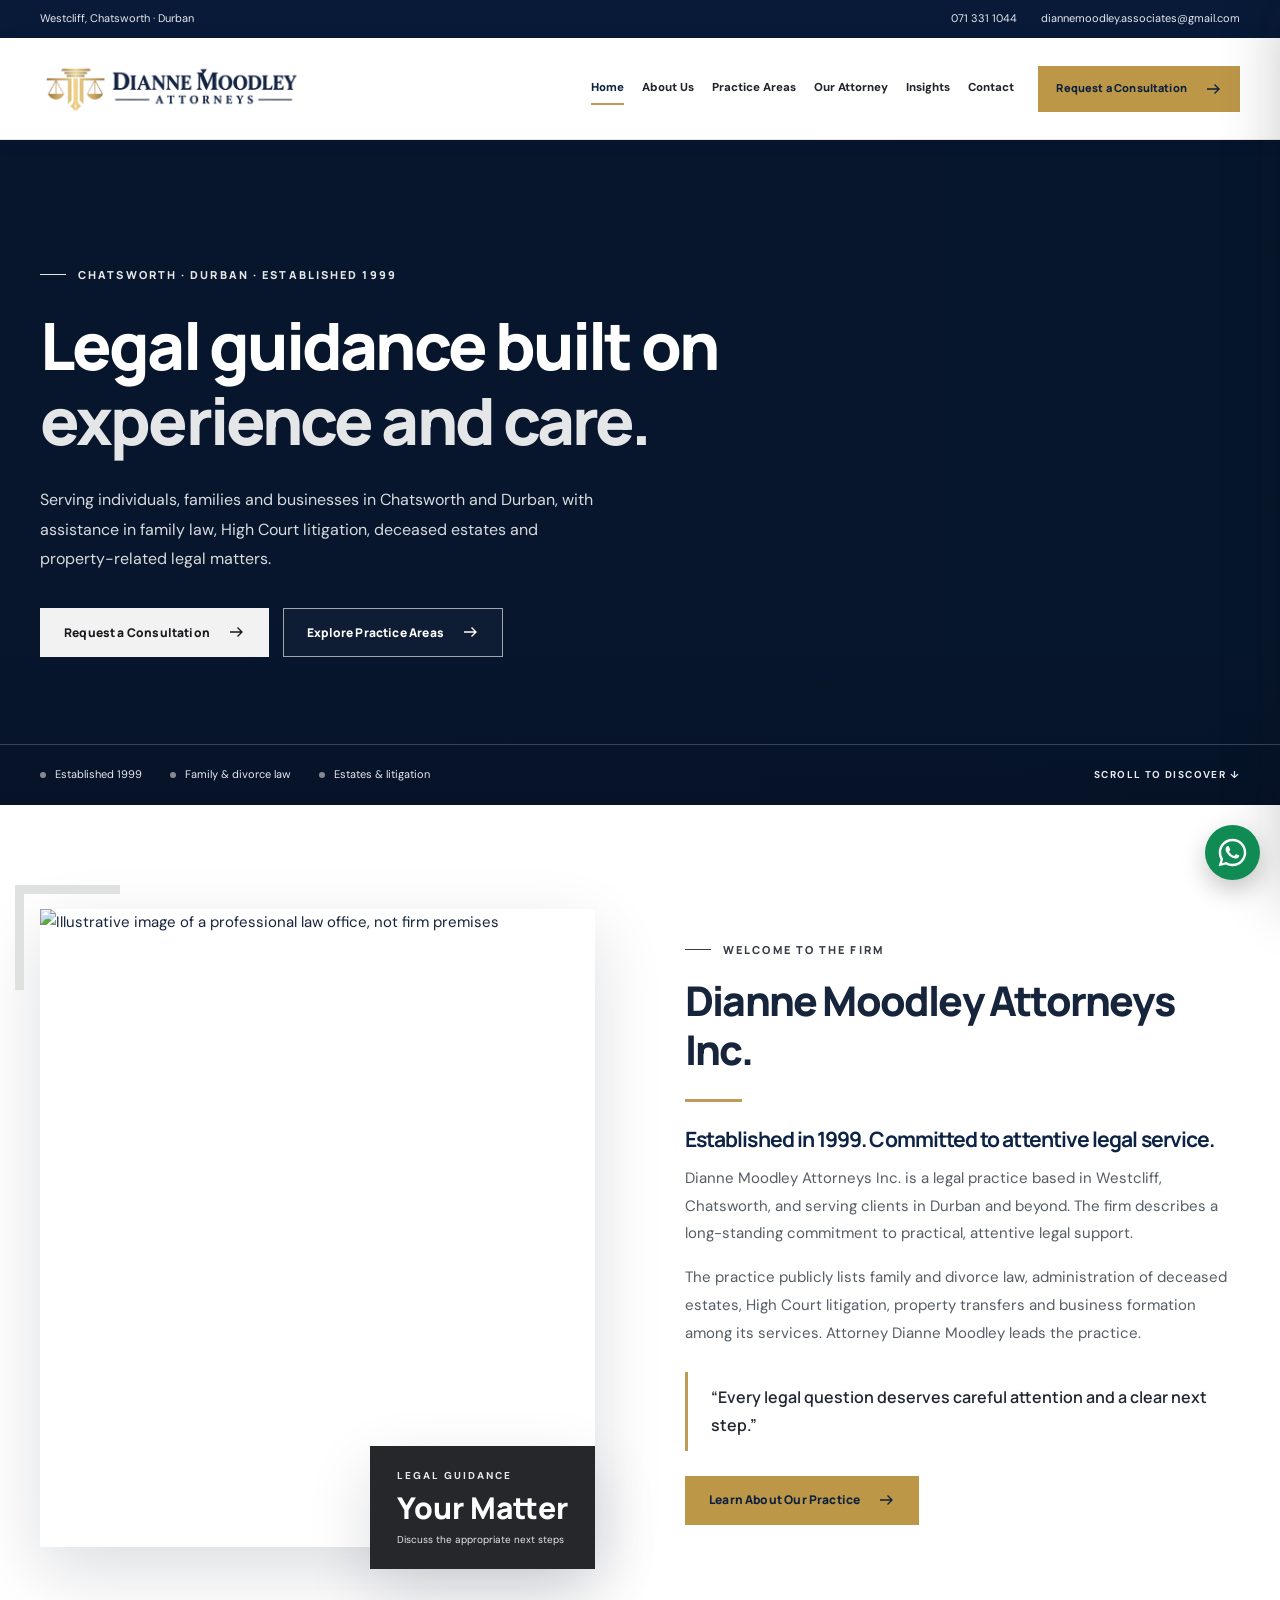
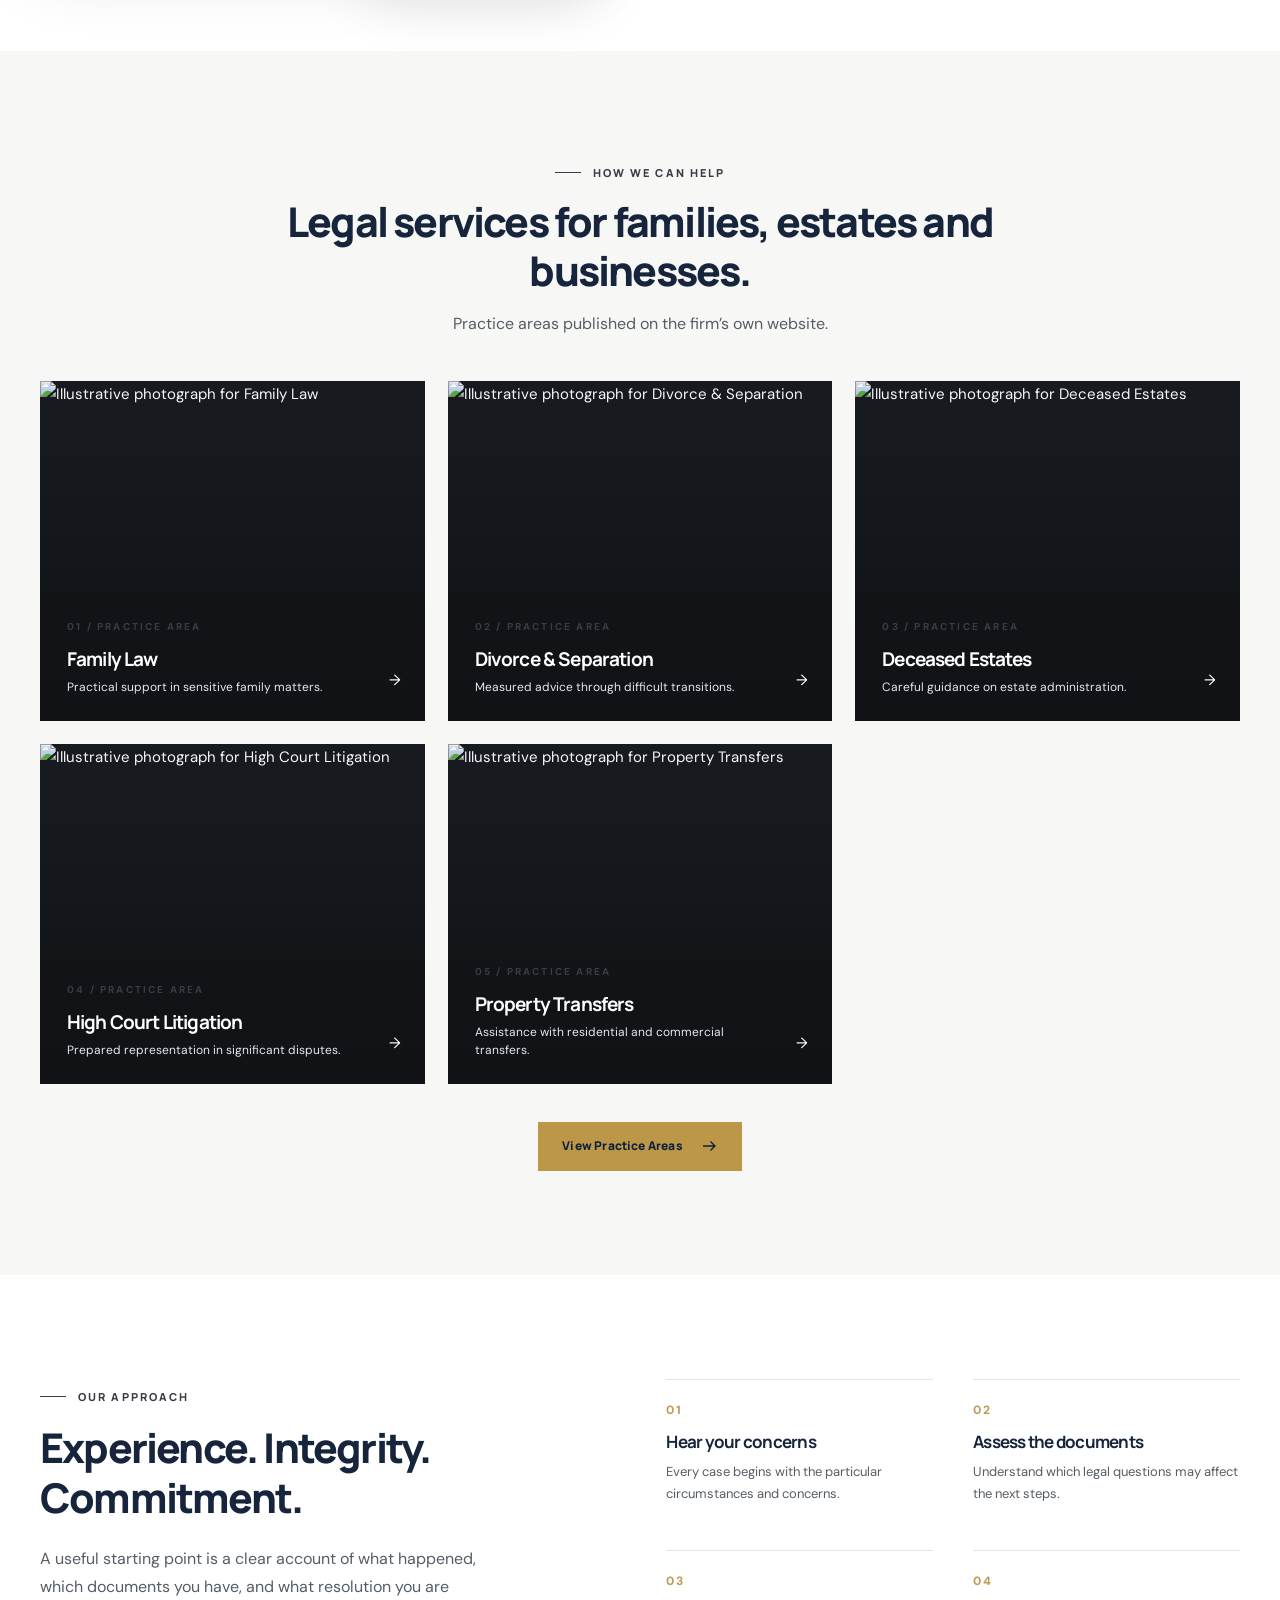
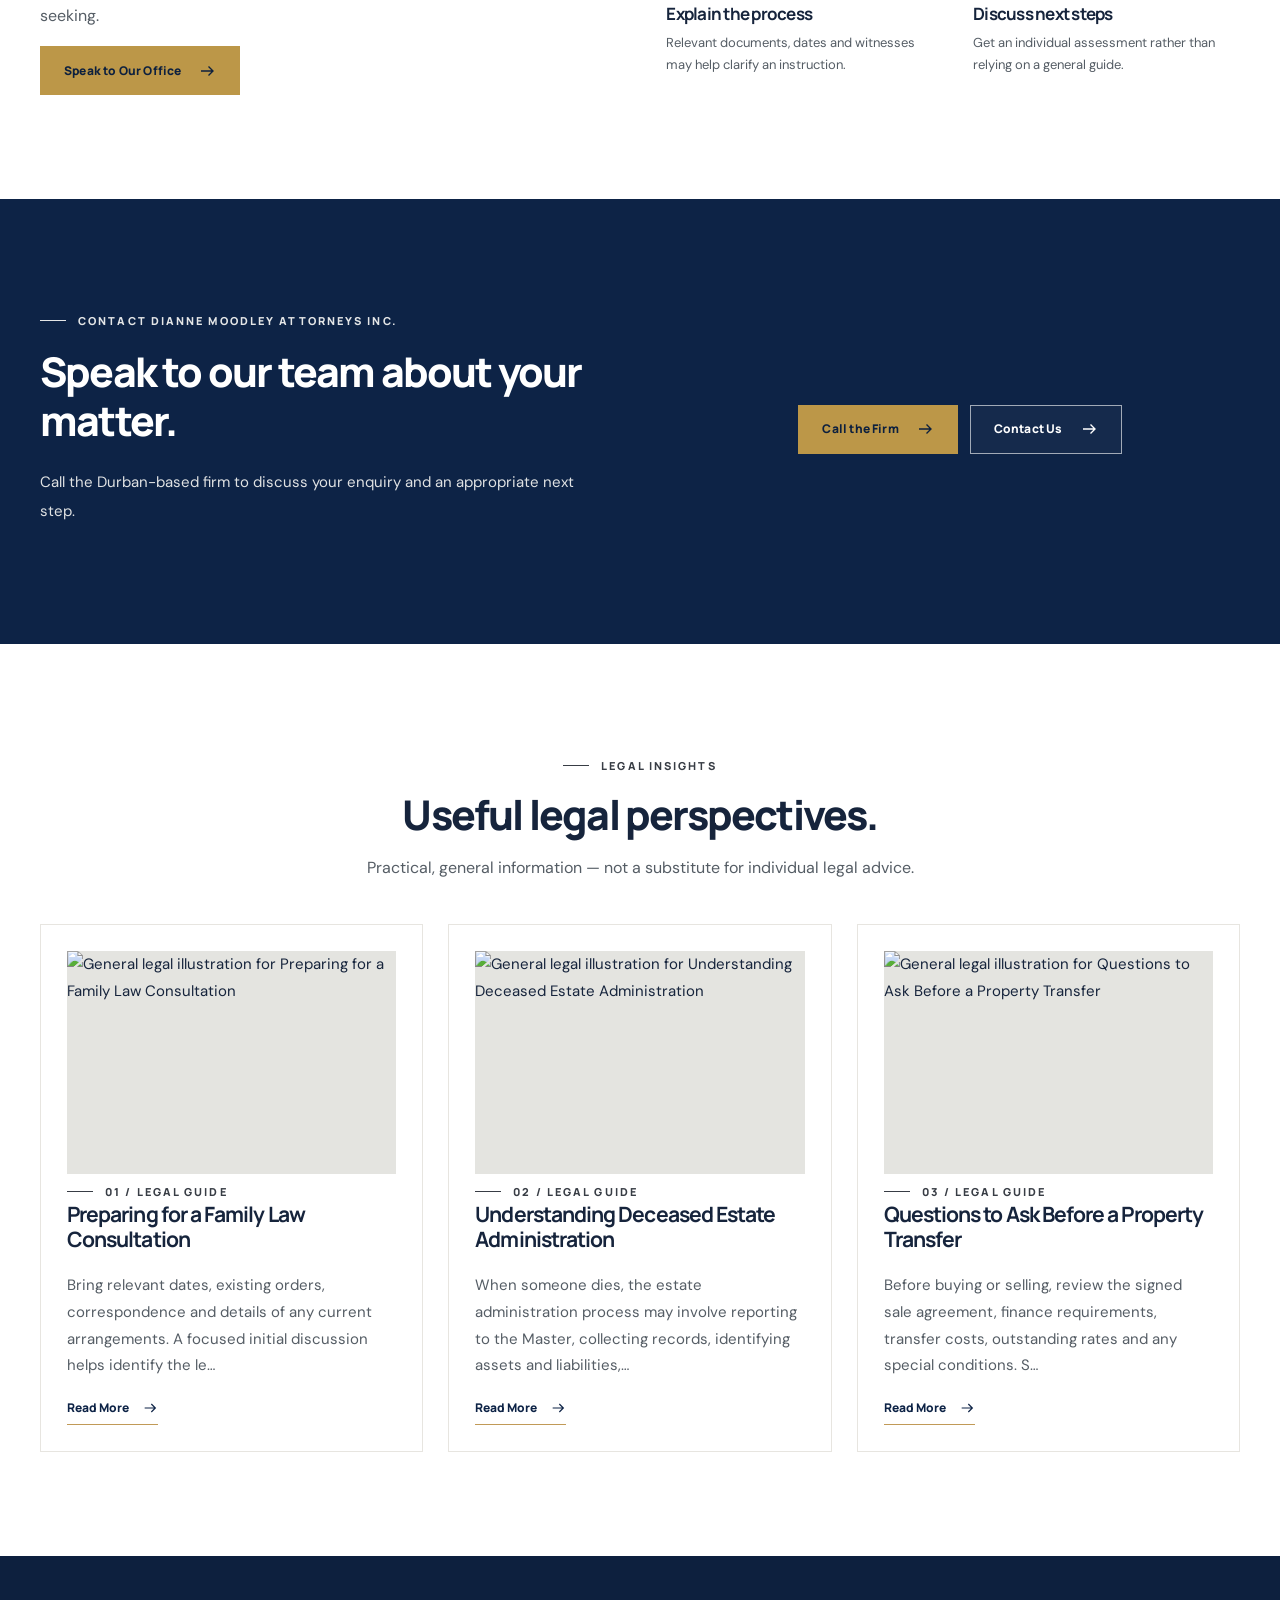
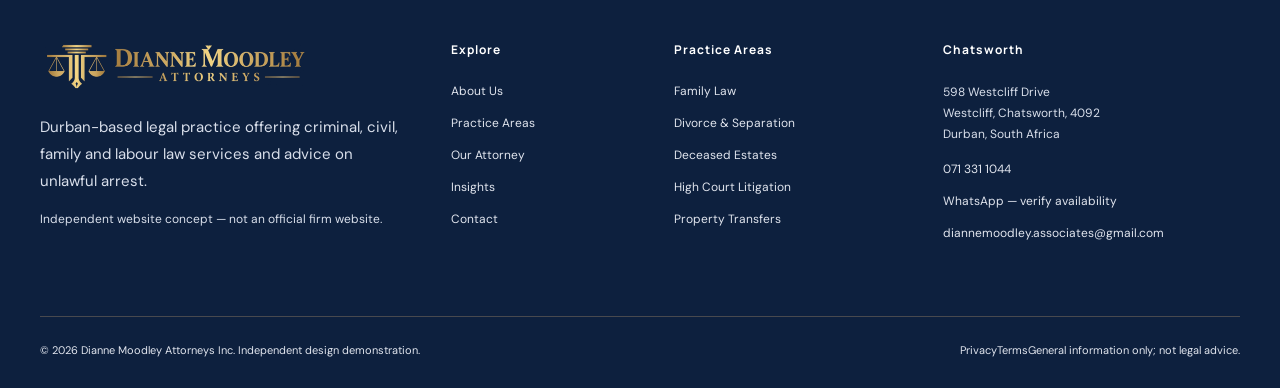
==== index.html @ 823b1fd9 "Initial Dianne Moodley Attorneys website" ====
<!DOCTYPE html>

<html lang="en-ZA"><head><meta charset="utf-8"/><meta content="width=device-width,initial-scale=1" name="viewport"/><meta content="#0b2042" name="theme-color"/><title>Dianne Moodley Attorneys | Family Law &amp; Litigation, Chatsworth</title><link href="/assets/favicon.png" rel="icon" type="image/png"/><link href="https://images.pexels.com" rel="preconnect"/><link href="https://fonts.googleapis.com" rel="preconnect"/><link crossorigin="" href="https://fonts.gstatic.com" rel="preconnect"/><link href="/assets/site.css" rel="stylesheet"/><script defer="" src="/assets/site.js"></script><meta content="Dianne Moodley Attorneys Inc. in Chatsworth, Durban. Family law, divorce, deceased estates, property transfers, High Court litigation and business formation." name="description"/><meta content="noindex,follow,max-image-preview:large" name="robots"/><link href="https://dianne-moodley-attorneys.vercel.app/" rel="canonical"/><meta content="website" property="og:type"/><meta content="en_ZA" property="og:locale"/><meta content="Dianne Moodley Attorneys Inc." property="og:site_name"/><meta content="Dianne Moodley Attorneys | Family Law &amp; Litigation, Chatsworth" property="og:title"/><meta content="Dianne Moodley Attorneys Inc. in Chatsworth, Durban. Family law, divorce, deceased estates, property transfers, High Court litigation and business formation." property="og:description"/><meta content="https://dianne-moodley-attorneys.vercel.app/" property="og:url"/><meta content="https://dianne-moodley-attorneys.vercel.app/assets/dianne-social-preview.jpg" property="og:image"/><meta content="https://dianne-moodley-attorneys.vercel.app/assets/dianne-social-preview.jpg" property="og:image:secure_url"/><meta content="1200" property="og:image:width"/><meta content="630" property="og:image:height"/><meta content="image/jpeg" property="og:image:type"/><meta content="Dianne Moodley Attorneys gold logo beside attorney portrait" property="og:image:alt"/><meta content="summary_large_image" name="twitter:card"/><meta content="Dianne Moodley Attorneys | Family Law &amp; Litigation, Chatsworth" name="twitter:title"/><meta content="Dianne Moodley Attorneys Inc. in Chatsworth, Durban. Family law, divorce, deceased estates, property transfers, High Court litigation and business formation." name="twitter:description"/><meta content="https://dianne-moodley-attorneys.vercel.app/assets/dianne-social-preview.jpg" name="twitter:image"/><script type="application/ld+json">{"@context": "https://schema.org", "@type": "LegalService", "name": "Dianne Moodley Attorneys Inc.", "url": "https://dianne-moodley-attorneys.vercel.app/", "image": "https://dianne-moodley-attorneys.vercel.app/assets/dianne-social-preview.jpg", "email": "diannemoodley.associates@gmail.com", "telephone": "+27713311044", "address": {"@type": "PostalAddress", "streetAddress": "598 Westcliff Drive", "addressLocality": "Chatsworth", "addressRegion": "KwaZulu-Natal", "postalCode": "4092", "addressCountry": "ZA"}, "areaServed": ["Chatsworth", "Durban", "KwaZulu-Natal"], "foundingDate": "1999", "hasOfferCatalog": {"@type": "OfferCatalog", "name": "Legal services", "itemListElement": [{"@type": "OfferCatalog", "name": "Family Law"}, {"@type": "OfferCatalog", "name": "Divorce & Separation"}, {"@type": "OfferCatalog", "name": "Deceased Estates"}, {"@type": "OfferCatalog", "name": "High Court Litigation"}, {"@type": "OfferCatalog", "name": "Property Transfers"}, {"@type": "OfferCatalog", "name": "Business Formation"}, {"@type": "OfferCatalog", "name": "Children’s Matters"}, {"@type": "OfferCatalog", "name": "Maintenance & Financial Support"}, {"@type": "OfferCatalog", "name": "Commercial Agreements"}, {"@type": "OfferCatalog", "name": "Adoption-Related Family Advice"}]}}</script></head><body><a class="skip-link" href="#main">Skip to content</a><div class="topbar"><div class="container topbar-inner"><span class="topbar-address">Westcliff, Chatsworth · Durban</span><div class="topbar-links"><a href="tel:+27713311044">071 331 1044</a><a href="mailto:diannemoodley.associates@gmail.com">diannemoodley.associates@gmail.com</a></div></div></div><header class="nav-shell"><div class="container nav-inner"><a aria-label="Dianne Moodley &amp; Associates home" class="brand" href="/"><img alt="Dianne Moodley Attorneys Inc. logo" height="190" src="/assets/logo-header.png" width="340"/></a><nav aria-label="Main navigation" class="nav-links"><a aria-current="page" class="nav-link active" href="/">Home</a><a class="nav-link" href="/about/">About Us</a><a class="nav-link" href="/practice-areas/">Practice Areas</a><a class="nav-link" href="/our-attorney/">Our Attorney</a><a class="nav-link" href="/insights/">Insights</a><a class="nav-link" href="/contact/">Contact</a></nav><a class="btn btn-gold nav-cta" href="/contact/">Request a Consultation <svg aria-hidden="true" fill="none" height="18" stroke="currentColor" stroke-width="1.8" viewbox="0 0 24 24" width="18" xmlns="http://www.w3.org/2000/svg"><path d="M4 12h16m-6-6 6 6-6 6"></path></svg></a><button aria-controls="mobile-panel" aria-expanded="false" aria-label="Open navigation" class="menu-open" data-mobile-open="" type="button">☰</button></div></header><div class="mobile-backdrop" id="mobile-backdrop"></div><nav aria-hidden="true" aria-label="Mobile navigation" class="mobile-panel" id="mobile-panel" inert=""><div class="mobile-head"><img alt="Dianne Moodley Attorneys Inc. logo" height="190" src="/assets/logo-header.png" width="340"/><button aria-label="Close navigation" data-mobile-close="" type="button">×</button></div><div class="mobile-links"><a href="/">Home</a><a href="/about/">About Us</a><a href="/practice-areas/">Practice Areas</a><a href="/our-attorney/">Our Attorney</a><a href="/insights/">Insights</a><a href="/contact/">Contact</a></div><a class="btn btn-gold mobile-cta" href="/contact/">Contact the Firm <svg aria-hidden="true" fill="none" height="18" stroke="currentColor" stroke-width="1.8" viewbox="0 0 24 24" width="18" xmlns="http://www.w3.org/2000/svg"><path d="M4 12h16m-6-6 6 6-6 6"></path></svg></a></nav><main id="main"><section class="hero" style="--hero-image:url('https://images.pexels.com/photos/5668508/pexels-photo-5668508.jpeg?auto=compress&amp;cs=tinysrgb&amp;w=1900')"><div class="container hero-inner"><div class="hero-copy"><span class="eyebrow eyebrow-light">CHATSWORTH · DURBAN · ESTABLISHED 1999</span><h1>Legal guidance built on <em>experience and care.</em></h1><p>Serving individuals, families and businesses in Chatsworth and Durban, with assistance in family law, High Court litigation, deceased estates and property-related legal matters.</p><div class="hero-actions"><a class="btn btn-gold" href="/contact/">Request a Consultation <svg aria-hidden="true" fill="none" height="18" stroke="currentColor" stroke-width="1.8" viewbox="0 0 24 24" width="18" xmlns="http://www.w3.org/2000/svg"><path d="M4 12h16m-6-6 6 6-6 6"></path></svg></a><a class="btn btn-outline" href="/practice-areas/">Explore Practice Areas <svg aria-hidden="true" fill="none" height="18" stroke="currentColor" stroke-width="1.8" viewbox="0 0 24 24" width="18" xmlns="http://www.w3.org/2000/svg"><path d="M4 12h16m-6-6 6 6-6 6"></path></svg></a></div></div></div><div class="hero-bottom"><div class="container hero-bottom-inner"><div class="hero-notes"><span>Established 1999</span><span>Family &amp; divorce law</span><span>Estates &amp; litigation</span></div><span class="scroll-cue">SCROLL TO DISCOVER ↓</span></div></div></section>
<section class="section"><div class="container intro-grid"><div class="intro-picture dianne-portrait-panel"><img alt="Illustrative image of a professional law office, not firm premises" decoding="async" height="800" loading="lazy" src="https://images.pexels.com/photos/6077812/pexels-photo-6077812.jpeg?auto=compress&amp;cs=tinysrgb&amp;w=1200" width="1200"/><div class="picture-stamp"><small>LEGAL GUIDANCE</small><strong>Your Matter</strong><span>Discuss the appropriate next steps</span></div></div><div class="intro-copy"><span class="eyebrow">WELCOME TO THE FIRM</span><h2>Dianne Moodley Attorneys Inc.</h2><div class="accent-line"></div><h3>Established in 1999. Committed to attentive legal service.</h3><p>Dianne Moodley Attorneys Inc. is a legal practice based in Westcliff, Chatsworth, and serving clients in Durban and beyond. The firm describes a long-standing commitment to practical, attentive legal support.</p><p>The practice publicly lists family and divorce law, administration of deceased estates, High Court litigation, property transfers and business formation among its services. Attorney Dianne Moodley leads the practice.</p><blockquote>“Every legal question deserves careful attention and a clear next step.”</blockquote><a class="btn btn-gold" href="/about/">Learn About Our Practice <svg aria-hidden="true" fill="none" height="18" stroke="currentColor" stroke-width="1.8" viewbox="0 0 24 24" width="18" xmlns="http://www.w3.org/2000/svg"><path d="M4 12h16m-6-6 6 6-6 6"></path></svg></a></div></div></section>
<section class="section cream"><div class="container"><div class="section-heading centered"><span class="eyebrow">HOW WE CAN HELP</span><h2>Legal services for families, estates and businesses.</h2><p>Practice areas published on the firm’s own website.</p></div><div class="practice-grid"><a class="practice-card" href="/practice-areas/#criminal"><img alt="Illustrative photograph for Family Law" decoding="async" height="800" loading="lazy" src="https://images.pexels.com/photos/8731032/pexels-photo-8731032.jpeg?auto=compress&amp;cs=tinysrgb&amp;w=1200" width="1200"/><div class="practice-shade"></div><div class="practice-card-text"><span class="card-number">01 / PRACTICE AREA</span><h3>Family Law</h3><p>Practical support in sensitive family matters.</p></div><span aria-hidden="true" class="card-arrow">→</span></a><a class="practice-card" href="/practice-areas/#civil"><img alt="Illustrative photograph for Divorce &amp; Separation" decoding="async" height="800" loading="lazy" src="https://images.pexels.com/photos/7841489/pexels-photo-7841489.jpeg?auto=compress&amp;cs=tinysrgb&amp;w=1200" width="1200"/><div class="practice-shade"></div><div class="practice-card-text"><span class="card-number">02 / PRACTICE AREA</span><h3>Divorce &amp; Separation</h3><p>Measured advice through difficult transitions.</p></div><span aria-hidden="true" class="card-arrow">→</span></a><a class="practice-card" href="/practice-areas/#family"><img alt="Illustrative photograph for Deceased Estates" decoding="async" height="800" loading="lazy" src="https://images.pexels.com/photos/7875843/pexels-photo-7875843.jpeg?auto=compress&amp;cs=tinysrgb&amp;w=1200" width="1200"/><div class="practice-shade"></div><div class="practice-card-text"><span class="card-number">03 / PRACTICE AREA</span><h3>Deceased Estates</h3><p>Careful guidance on estate administration.</p></div><span aria-hidden="true" class="card-arrow">→</span></a><a class="practice-card" href="/practice-areas/#labour"><img alt="Illustrative photograph for High Court Litigation" decoding="async" height="800" loading="lazy" src="https://images.pexels.com/photos/8730757/pexels-photo-8730757.jpeg?auto=compress&amp;cs=tinysrgb&amp;w=1200" width="1200"/><div class="practice-shade"></div><div class="practice-card-text"><span class="card-number">04 / PRACTICE AREA</span><h3>High Court Litigation</h3><p>Prepared representation in significant disputes.</p></div><span aria-hidden="true" class="card-arrow">→</span></a><a class="practice-card" href="/practice-areas/#arrest"><img alt="Illustrative photograph for Property Transfers" decoding="async" height="800" loading="lazy" src="https://images.pexels.com/photos/8276198/pexels-photo-8276198.jpeg?auto=compress&amp;cs=tinysrgb&amp;w=1200" width="1200"/><div class="practice-shade"></div><div class="practice-card-text"><span class="card-number">05 / PRACTICE AREA</span><h3>Property Transfers</h3><p>Assistance with residential and commercial transfers.</p></div><span aria-hidden="true" class="card-arrow">→</span></a></div><div class="section-action centered"><a class="btn btn-gold" href="/practice-areas/">View Practice Areas <svg aria-hidden="true" fill="none" height="18" stroke="currentColor" stroke-width="1.8" viewbox="0 0 24 24" width="18" xmlns="http://www.w3.org/2000/svg"><path d="M4 12h16m-6-6 6 6-6 6"></path></svg></a></div></div></section>
<section class="section purpose-section"><div class="container purpose-grid"><div><span class="eyebrow">OUR APPROACH</span><h2>Experience. Integrity. Commitment.</h2><p>A useful starting point is a clear account of what happened, which documents you have, and what resolution you are seeking.</p><a class="btn btn-gold" href="/contact/">Speak to Our Office <svg aria-hidden="true" fill="none" height="18" stroke="currentColor" stroke-width="1.8" viewbox="0 0 24 24" width="18" xmlns="http://www.w3.org/2000/svg"><path d="M4 12h16m-6-6 6 6-6 6"></path></svg></a></div><div class="value-grid"><div><span>01</span><h3>Hear your concerns</h3><p>Every case begins with the particular circumstances and concerns.</p></div><div><span>02</span><h3>Assess the documents</h3><p>Understand which legal questions may affect the next steps.</p></div><div><span>03</span><h3>Explain the process</h3><p>Relevant documents, dates and witnesses may help clarify an instruction.</p></div><div><span>04</span><h3>Discuss next steps</h3><p>Get an individual assessment rather than relying on a general guide.</p></div></div></div></section>
<section class="section section-navy"><div class="container two-column"><div><span class="eyebrow eyebrow-light">CONTACT DIANNE MOODLEY ATTORNEYS INC.</span><h2>Speak to our team about your matter.</h2><p style="color:#e0e2e3">Call the Durban-based firm to discuss your enquiry and an appropriate next step.</p></div><div class="centered"><a class="btn btn-gold" href="tel:+27713311044">Call the Firm <svg aria-hidden="true" fill="none" height="18" stroke="currentColor" stroke-width="1.8" viewbox="0 0 24 24" width="18" xmlns="http://www.w3.org/2000/svg"><path d="M4 12h16m-6-6 6 6-6 6"></path></svg></a>   <a class="btn btn-outline" href="/contact/">Contact Us <svg aria-hidden="true" fill="none" height="18" stroke="currentColor" stroke-width="1.8" viewbox="0 0 24 24" width="18" xmlns="http://www.w3.org/2000/svg"><path d="M4 12h16m-6-6 6 6-6 6"></path></svg></a></div></div></section>
<section class="section"><div class="container"><div class="section-heading centered"><span class="eyebrow">LEGAL INSIGHTS</span><h2>Useful legal perspectives.</h2><p>Practical, general information — not a substitute for individual legal advice.</p></div><div class="insight-grid"><article class="insight-card"><a class="insight-image" href="/insights/#family-consultation"><img alt="General legal illustration for Preparing for a Family Law Consultation" decoding="async" height="800" loading="lazy" src="https://images.pexels.com/photos/12911211/pexels-photo-12911211.jpeg?auto=compress&amp;cs=tinysrgb&amp;w=1200" width="1200"/></a><span class="eyebrow">01 / LEGAL GUIDE</span><h3>Preparing for a Family Law Consultation</h3><p>Bring relevant dates, existing orders, correspondence and details of any current arrangements. A focused initial discussion helps identify the le…</p><a class="text-link" href="/insights/#family-consultation">Read More <svg aria-hidden="true" fill="none" height="18" stroke="currentColor" stroke-width="1.8" viewbox="0 0 24 24" width="18" xmlns="http://www.w3.org/2000/svg"><path d="M4 12h16m-6-6 6 6-6 6"></path></svg></a></article><article class="insight-card"><a class="insight-image" href="/insights/#estate-administration"><img alt="General legal illustration for Understanding Deceased Estate Administration" decoding="async" height="800" loading="lazy" src="https://images.pexels.com/photos/4427629/pexels-photo-4427629.jpeg?auto=compress&amp;cs=tinysrgb&amp;w=1200" width="1200"/></a><span class="eyebrow">02 / LEGAL GUIDE</span><h3>Understanding Deceased Estate Administration</h3><p>When someone dies, the estate administration process may involve reporting to the Master, collecting records, identifying assets and liabilities,…</p><a class="text-link" href="/insights/#estate-administration">Read More <svg aria-hidden="true" fill="none" height="18" stroke="currentColor" stroke-width="1.8" viewbox="0 0 24 24" width="18" xmlns="http://www.w3.org/2000/svg"><path d="M4 12h16m-6-6 6 6-6 6"></path></svg></a></article><article class="insight-card"><a class="insight-image" href="/insights/#property-transfer"><img alt="General legal illustration for Questions to Ask Before a Property Transfer" decoding="async" height="800" loading="lazy" src="https://images.pexels.com/photos/8111817/pexels-photo-8111817.jpeg?auto=compress&amp;cs=tinysrgb&amp;w=1200" width="1200"/></a><span class="eyebrow">03 / LEGAL GUIDE</span><h3>Questions to Ask Before a Property Transfer</h3><p>Before buying or selling, review the signed sale agreement, finance requirements, transfer costs, outstanding rates and any special conditions. S…</p><a class="text-link" href="/insights/#property-transfer">Read More <svg aria-hidden="true" fill="none" height="18" stroke="currentColor" stroke-width="1.8" viewbox="0 0 24 24" width="18" xmlns="http://www.w3.org/2000/svg"><path d="M4 12h16m-6-6 6 6-6 6"></path></svg></a></article></div></div></section></main><footer class="site-footer"><div class="container"><div class="footer-grid"><div><a aria-label="Dianne Moodley &amp; Associates home" class="footer-logo" href="/"><img alt="Dianne Moodley Attorneys Inc. logo" height="190" loading="eager" src="/assets/logo-footer-transparent.png" width="340"/></a><p>Durban-based legal practice offering criminal, civil, family and labour law services and advice on unlawful arrest.</p><p class="demo-note">Independent website concept — not an official firm website.</p></div><div><h3>Explore</h3><div class="footer-links"><a href="/about/">About Us</a><a href="/practice-areas/">Practice Areas</a><a href="/our-attorney/">Our Attorney</a><a href="/insights/">Insights</a><a href="/contact/">Contact</a></div></div><div><h3>Practice Areas</h3><div class="footer-links"><a href="/practice-areas/#family">Family Law</a><a href="/practice-areas/#divorce">Divorce &amp; Separation</a><a href="/practice-areas/#estates">Deceased Estates</a><a href="/practice-areas/#litigation">High Court Litigation</a><a href="/practice-areas/#property">Property Transfers</a></div></div><div class="footer-location"><h3>Chatsworth</h3><address>598 Westcliff Drive<br/>Westcliff, Chatsworth, 4092<br/>Durban, South Africa</address><div class="footer-links" style="margin-top:15px"><a href="tel:+27713311044">071 331 1044</a><a href="https://wa.me/27713311044" rel="noopener noreferrer" target="_blank">WhatsApp — verify availability</a><a href="mailto:diannemoodley.associates@gmail.com">diannemoodley.associates@gmail.com</a></div></div></div><div class="footer-bottom"><span>© 2026 Dianne Moodley Attorneys Inc. Independent design demonstration.</span><span class="footer-legal"><a href="/privacy/">Privacy</a><a href="/terms/">Terms</a><span>General information only; not legal advice.</span></span></div></div></footer><a aria-label="Open WhatsApp enquiry to the published contact number (WhatsApp availability unverified)" class="floating-whatsapp" href="https://wa.me/27713311044" rel="noopener noreferrer" target="_blank" title="Open WhatsApp enquiry — number not independently confirmed on WhatsApp"><svg aria-hidden="true" viewbox="0 0 32 32" xmlns="http://www.w3.org/2000/svg"><path d="M16 .8C7.61.8.8 7.59.8 15.98c0 2.69.7 5.31 2.03 7.62L.7 31.3l7.91-2.08a15.15 15.15 0 0 0 7.37 1.88h.01c8.38 0 15.2-6.82 15.2-15.2 0-4.06-1.58-7.88-4.46-10.76A15.07 15.07 0 0 0 16 .8Zm0 27.73a12.54 12.54 0 0 1-6.39-1.75l-.46-.27-4.7 1.23 1.25-4.58-.3-.47a12.5 12.5 0 0 1-1.93-6.7C3.47 9.08 9.08 3.47 16 3.47a12.45 12.45 0 0 1 8.87 3.68 12.48 12.48 0 0 1 3.67 8.86c0 6.91-5.62 12.52-12.54 12.52Zm6.88-9.38c-.38-.19-2.23-1.1-2.58-1.23-.34-.13-.59-.19-.84.19s-.96 1.23-1.18 1.49-.44.29-.82.1a10.32 10.32 0 0 1-3.04-1.88 11.39 11.39 0 0 1-2.1-2.61c-.22-.38-.02-.58.16-.77.17-.17.38-.44.57-.66s.25-.38.38-.63.06-.47-.03-.66c-.1-.19-.85-2.04-1.16-2.8-.3-.74-.61-.64-.84-.65l-.71-.01c-.25 0-.66.1-1.01.47-.34.38-1.32 1.29-1.32 3.13s1.35 3.62 1.53 3.87a14.37 14.37 0 0 0 5.51 4.89c1.03.45 1.84.72 2.48.93 1.04.33 1.98.29 2.72.18.83-.13 2.23-.91 2.55-1.79.31-.88.31-1.64.22-1.8-.09-.16-.34-.25-.72-.44Z" fill="currentColor"></path></svg><span aria-hidden="true" class="whatsapp-tooltip">WhatsApp Us</span></a><button aria-label="Back to top" class="scroll-top" title="Back to top" type="button">↑</button></body></html>
---- assets/site.css ----
@import url('https://fonts.googleapis.com/css2?family=DM+Sans:wght@400;500;600;700&family=Manrope:wght@400;500;600;700;800&display=swap');
:root{--navy:#181b20;--navy-deep:#101216;--navy-soft:#30343c;--gold:#505863;--gold-light:#e2e5e8;--red:#25282d;--ink:#171b21;--body:#58616d;--line:#e7e9ec;--cream:#f5f6f7;--white:#fff;--shadow:0 24px 65px rgba(10,13,18,.14)}
*,*::before,*::after{box-sizing:border-box}html{scroll-behavior:smooth;scroll-padding-top:110px}body{margin:0;background:#fff;color:var(--ink);font:400 15px/1.78 'DM Sans',Arial,sans-serif;-webkit-font-smoothing:antialiased}body.nav-open{overflow:hidden}img{max-width:100%;display:block}button,input,textarea,select{font:inherit}button{cursor:pointer}a{color:inherit;text-decoration:none}::selection{background:#e0e3e6;color:#1a1c20}:focus-visible{outline:3px solid #525862;outline-offset:4px}.container{width:min(100% - 72px,1200px);margin-inline:auto}.skip-link{position:absolute;top:-100px;left:10px;z-index:1000;color:#fff;background:var(--navy);padding:9px 17px}.skip-link:focus{top:8px}h1,h2,h3,h4,p{margin-top:0}h1,h2,h3{font-family:Manrope,Arial,sans-serif;letter-spacing:-.044em;line-height:1.2}h1{font-size:clamp(44px,5.1vw,74px);font-weight:800}h2{font-size:clamp(30px,3.2vw,48px);font-weight:800}h3{font-size:clamp(17px,1.65vw,23px)}p{color:var(--body)}.centered{text-align:center}.section{padding:104px 0}.cream{background:var(--cream)}.section-heading{margin-bottom:42px;max-width:770px}.section-heading.centered{margin-inline:auto}.section-heading h2{margin:15px 0 15px}.section-heading p{margin:0;font-size:16px;line-height:1.78}.eyebrow{display:inline-flex;align-items:center;gap:12px;color:var(--gold);font-size:11px;font-family:Manrope,Arial,sans-serif;font-weight:800;letter-spacing:2.1px;text-transform:uppercase;line-height:1.55}.eyebrow::before{content:"";width:26px;flex:0 0 26px;height:1px;background:currentColor}.eyebrow-light{color:var(--gold-light)}.accent-line{width:57px;height:3px;background:var(--gold);margin:24px 0}.btn{display:inline-flex;align-items:center;justify-content:center;gap:17px;padding:14px 23px;min-height:49px;font-size:12px;font-weight:800;letter-spacing:.015em;font-family:Manrope,Arial,sans-serif;line-height:1.3;text-align:center;border:1px solid transparent;transition:background .2s,transform .2s,border-color .2s;white-space:normal}.btn:hover{transform:translateY(-2px)}.btn svg{flex:none}.btn-gold{background:#20252c;border-color:#20252c;color:#fff}.btn-gold:hover{background:#171b20;border-color:#171b20;color:#fff}.btn-navy{color:#fff;background:var(--navy);border-color:var(--navy)}.btn-navy:hover{background:#343943}.btn-outline{border-color:#fff9;color:#fff;background:#ffffff08}.btn-outline:hover{background:#ffffff1d}.text-link{display:inline-flex;align-items:center;gap:13px;color:#22252b;font-size:12px;font-weight:800;font-family:Manrope,Arial,sans-serif;border-bottom:1px solid var(--gold);padding-bottom:6px}.text-link:hover{color:#20252c}.text-link svg{width:16px}.section-action{margin-top:38px}
/* Reference site navigation: restrained utility bar, white main navigation */
.topbar{background:#101215;color:#e0e2ea;font-size:11px}.topbar-inner{min-height:38px;display:flex;justify-content:space-between;align-items:center;gap:18px}.topbar-address,.topbar-links,.topbar-links a{display:inline-flex;align-items:center;gap:7px}.topbar svg{height:15px;width:15px;color:#c8ccd1}.topbar-links{gap:24px}.topbar-links a:hover{color:#c8ccd1}.nav-shell{position:sticky;top:0;background:#fff;z-index:80;box-shadow:0 2px 20px #181b200e}.nav-inner{min-height:101px;display:flex;align-items:center;gap:24px}.brand{display:flex;align-items:center;flex:0 0 260px;width:260px}.brand img{width:260px;height:auto;max-height:80px;object-fit:contain}.nav-links{display:flex;gap:18px;margin-left:auto;align-items:center}.nav-link{font-size:11.5px;font-weight:800;color:#22252b;white-space:nowrap;position:relative;padding:12px 0}.nav-link::after{content:"";position:absolute;bottom:6px;left:0;right:100%;height:2px;background:var(--gold);transition:right .2s}.nav-link.active::after,.nav-link:hover::after{right:0}.nav-link.active{color:#20252c}.nav-cta{padding:13px 17px;min-height:44px;white-space:nowrap;font-size:11px}.menu-open{display:none;background:transparent;border:1px solid #e3e3e3;color:var(--navy);width:44px;height:44px;align-items:center;justify-content:center;margin-left:auto}.mobile-backdrop{position:fixed;inset:0;background:#101215b3;z-index:85;visibility:hidden;opacity:0;transition:opacity .2s,visibility .2s}.mobile-backdrop.visible{opacity:1;visibility:visible}.mobile-panel{position:fixed;right:0;top:0;bottom:0;z-index:90;display:block;width:min(89vw,380px);padding:24px;background:white;overflow-y:auto;transform:translateX(105%);box-shadow:-15px 0 60px #1012153d;transition:transform .23s}.mobile-panel.open{transform:translateX(0)}.mobile-head{display:flex;align-items:center;justify-content:space-between;gap:12px;padding-bottom:25px;border-bottom:1px solid var(--line)}.mobile-head img{width:175px;height:auto}.mobile-head button{background:#eff0f2;border:0;color:var(--navy);font-size:26px;line-height:1;width:39px;height:39px}.mobile-links{display:flex;flex-direction:column;margin:14px 0 27px}.mobile-links a{padding:13px 3px;border-bottom:1px solid #efeee9;font-size:14px;font-weight:700}.mobile-cta{width:100%}
/* Full-bleed image, overlaid text: matches original Were reference hero */
.hero{min-height:665px;background:#111318;color:#fff;position:relative;isolation:isolate;display:flex;align-items:center;overflow:hidden}.hero::before{content:"";position:absolute;z-index:-2;inset:0;background-image:linear-gradient(90deg,rgba(5,14,32,.98) 0%,rgba(6,16,36,.94) 31%,rgba(7,19,41,.79) 57%,rgba(5,14,31,.15) 100%),var(--hero-image);background-position:center;background-size:cover}.hero::after{content:"";position:absolute;z-index:-1;inset:0;background:linear-gradient(0deg,rgba(4,12,30,.39),transparent 24%)}.hero-inner{width:min(100% - 72px,1200px);padding:88px 0 119px}.hero-copy{max-width:725px}.hero h1{color:#fff;margin:24px 0 27px;line-height:1.15}.hero h1 em{color:var(--gold-light);font-style:normal}.hero-copy p{color:#d8dade;max-width:570px;font-size:16px;line-height:1.85}.hero-actions{display:flex;gap:14px;flex-wrap:wrap;margin-top:34px}.hero-bottom{position:absolute;left:0;right:0;bottom:0;color:#e8eaf0;border-top:1px solid #fff3}.hero-bottom-inner{min-height:60px;display:flex;align-items:center;justify-content:space-between;gap:20px}.hero-notes{display:flex;align-items:center;gap:28px;font-size:11px}.hero-notes span{display:flex;align-items:center;gap:9px}.hero-notes span::before{content:"";height:6px;width:6px;background:var(--gold-light);border-radius:50%}.scroll-cue{font-weight:700;letter-spacing:1.4px;font-size:10px;white-space:nowrap}
/* Reference intro portrait treatment */
.intro-grid{display:grid;grid-template-columns:minmax(0,1fr) minmax(0,1fr);gap:90px;align-items:center}.intro-picture{position:relative;min-width:0}.intro-picture>img{width:100%;height:auto;aspect-ratio:1/1;object-fit:cover;object-position:center 18%;box-shadow:var(--shadow)}.intro-picture::before{content:"";position:absolute;border-top:9px solid #e9ebed;border-left:9px solid #e9ebed;left:-25px;top:-24px;height:105px;width:105px;pointer-events:none;z-index:1}.picture-stamp{position:absolute;right:-22px;bottom:-22px;background:var(--navy);padding:23px 27px;color:white;box-shadow:var(--shadow);display:flex;flex-direction:column;line-height:1.3;min-width:164px}.picture-stamp small{font-size:10px;color:var(--gold-light);letter-spacing:2px;font-weight:700}.picture-stamp strong{font:800 30px Manrope,Arial,sans-serif;margin:5px 0}.picture-stamp span{font-size:10px;color:#e5e6e7}.intro-copy h2{margin:18px 0 0}.intro-copy h3{color:var(--navy);margin-bottom:14px}.intro-copy p{line-height:1.85;margin-bottom:16px}.intro-copy blockquote{font:600 16px/1.7 Manrope,Arial,sans-serif;border-left:3px solid var(--gold);padding:12px 0 12px 23px;margin:25px 0;color:#222832}
/* Image-led practice cards: no image stretching */
.practice-grid{display:grid;grid-template-columns:repeat(3,minmax(0,1fr));gap:23px}.practice-card{height:340px;min-width:0;overflow:hidden;position:relative;background:#23262b;display:block;color:#fff}.practice-card>img{position:absolute;inset:0;width:100%;height:100%;object-fit:cover;object-position:center;transition:transform .35s ease}.practice-card:hover>img{transform:scale(1.055)}.practice-shade{position:absolute;inset:0;background:linear-gradient(180deg,#1012150a 15%,#101215d5 70%,#101215ee 100%)}.practice-card-text{position:absolute;bottom:0;left:0;right:0;padding:27px 27px 25px}.card-number{font-size:10px;letter-spacing:2.2px;color:var(--gold-light);font-weight:700}.practice-card h3{font-size:19px;color:white;margin:9px 0 7px}.practice-card p{font-size:12px;line-height:1.5;color:#e3e8f0;max-width:285px;margin-bottom:0}.card-arrow{position:absolute;bottom:27px;right:24px}.card-arrow svg{width:19px;height:19px;color:#c8ccd1}
.purpose-grid{display:grid;grid-template-columns:1fr 1.08fr;gap:95px;align-items:start}.purpose-grid h2{margin:18px 0 23px}.purpose-grid>div>p{font-size:16px;max-width:440px}.value-grid{display:grid;grid-template-columns:1fr 1fr;gap:32px 40px}.value-grid>div{border-top:1px solid var(--line);padding-top:16px}.value-grid span,.three-values span{font-size:12px;color:var(--gold);font-weight:800;letter-spacing:2px}.value-grid h3{margin:10px 0 8px;font-size:17px}.value-grid p{font-size:13px;line-height:1.7}.two-column{display:grid;grid-template-columns:minmax(0,1fr) minmax(0,1fr);gap:80px;align-items:center}.two-column>div{min-width:0}.two-column h2{margin:17px 0 23px}.two-column p{font-size:15px;line-height:1.9}.two-column .btn{margin-top:15px}.section-navy{background:var(--navy);color:#fff}.section-navy h2{color:#fff}.section-navy p{color:#d4dce9}.decorative-photo,.picture-frame{width:100%;overflow:hidden}.decorative-photo img{width:100%;height:auto;aspect-ratio:6/4;object-fit:cover}.picture-frame img{width:100%;height:auto;aspect-ratio:1.19/1;object-fit:cover}.insight-grid{display:grid;grid-template-columns:repeat(3,minmax(0,1fr));gap:25px}.insight-card{min-width:0;border:1px solid #e7e5e0;background:white;padding:26px}.insight-image{display:block;overflow:hidden;background:#e4e4e0}.insight-image img{width:100%;height:auto;aspect-ratio:4/3;object-fit:cover;object-position:center;transition:transform .3s}.insight-image:hover img{transform:scale(1.04)}.insight-copy{padding-top:17px}.overline{font-family:Manrope,Arial,sans-serif;font-size:10px;letter-spacing:1.8px;color:#20252c;font-weight:800}.insight-copy h3{font-size:20px;margin:23px 0 12px;line-height:1.35}.insight-copy h3 a:hover{color:#171b20}.insight-copy p{font-size:13px;line-height:1.8;min-height:53px}.insight-copy .text-link{margin-top:9px}
/* Inner pages */
.page-hero{background:radial-gradient(circle at 83% 32%,#31353b 0%,transparent 42%),linear-gradient(120deg,#181b20,#222830);color:white;padding:100px 0 95px}.page-hero h1{max-width:830px;font-size:clamp(40px,4.6vw,64px);margin:25px 0 22px}.page-hero p{color:#cdd5e3;max-width:630px;font-size:16px}.three-values{display:grid;grid-template-columns:repeat(3,minmax(0,1fr));gap:24px}.three-values article{background:#fff;padding:32px;min-width:0;border:1px solid var(--line)}.three-values h3{margin:15px 0 10px}.three-values p{font-size:13px}.reverse{direction:rtl}.reverse>*{direction:ltr}.jump-chips{display:flex;gap:12px;flex-wrap:wrap;justify-content:center;margin-top:35px}.jump-chips a{border:1px solid #DED6DA;color:#242b34;font-size:12px;font-weight:700;padding:8px 13px}.jump-chips a:hover{background:var(--navy);color:white}.practice-detail{padding:85px 0;scroll-margin-top:115px}.detail-grid{display:grid;grid-template-columns:minmax(0,1fr) minmax(0,1fr);align-items:center;gap:80px}.detail-grid.reverse{direction:rtl}.detail-grid.reverse>*{direction:ltr}.detail-photo img{width:100%;height:auto;aspect-ratio:5/4;object-fit:cover;object-position:center}.detail-copy h2{margin:16px 0 15px}.detail-copy h3{font-size:18px;font-weight:700;letter-spacing:-.018em;margin-bottom:16px;color:#343b44}.detail-copy>p{line-height:1.8}.detail-topics{font-size:12px;font-weight:700;color:#3a3c40;border-left:3px solid var(--gold);padding-left:17px;margin:25px 0!important}.profile-layout{display:grid;grid-template-columns:.9fr 1.1fr;gap:88px;align-items:center}.profile-photo{position:relative}.profile-photo>img{width:100%;height:auto;aspect-ratio:1/1;object-fit:cover;box-shadow:var(--shadow)}.profile-body h2{margin:18px 0 6px}.profile-role{font-weight:800;font-size:11px;letter-spacing:1.4px;color:#20252c}.profile-body p{line-height:1.85}.team-grid{display:grid;grid-template-columns:repeat(3,minmax(0,1fr));gap:24px}.team-grid article{text-align:center;background:#fff;border:1px solid var(--line);padding:35px 22px}.initials{margin:0 auto 19px;border-radius:50%;width:79px;height:79px;background:#e4edf8;color:#20262f;display:grid;place-items:center;font:800 24px Manrope,Arial,sans-serif}.team-grid article:nth-child(2) .initials{background:#F9E5EA;color:#20252c}.team-grid article:nth-child(3) .initials{background:#f6e1e5;color:#2f3237}.team-grid h3{margin:0;font-size:18px}.team-grid span{font-size:11px;text-transform:uppercase;letter-spacing:1.4px;color:#50535a}.guide-article{padding:42px 46px;background:#fff;margin:0 auto 25px;scroll-margin-top:120px;max-width:900px}.guide-article h2{font-size:30px;margin:13px 0 24px}.guide-article p{line-height:1.9}.contact-grid{display:grid;grid-template-columns:.85fr 1.15fr;gap:75px;align-items:start}.contact-copy h2{margin:17px 0 19px}.contact-copy p{margin-bottom:30px}.contact-line{display:flex;gap:16px;border-top:1px solid var(--line);padding:18px 0;align-items:flex-start}.contact-line>svg{color:#20252c;flex:none;margin-top:5px}.contact-line>div{display:flex;flex-direction:column;gap:4px;min-width:0}.contact-line strong{font-size:12px;text-transform:uppercase;letter-spacing:.8px}.contact-line a,.contact-line span{font-size:14px;overflow-wrap:anywhere}.contact-line a:hover{color:#20252c}.contact-form-shell{background:var(--cream);border:1px solid #dfe9e5;padding:35px}.contact-form-shell h3{font-size:26px;margin-bottom:6px}.contact-form-shell>p{font-size:13px}.contact-form-shell form{margin-top:22px}.contact-form-shell label{display:flex;flex-direction:column;font-size:12px;font-weight:700;gap:6px;margin-bottom:16px}.contact-form-shell input,.contact-form-shell select,.contact-form-shell textarea{border:1px solid #dcdedb;background:white;min-width:0;width:100%;padding:12px 13px;outline:none;border-radius:0;color:var(--ink)}.contact-form-shell textarea{resize:vertical}.contact-form-shell input:focus,.contact-form-shell textarea:focus,.contact-form-shell select:focus{border-color:var(--gold);box-shadow:0 0 0 2px #20252c22}.form-grid{display:grid;grid-template-columns:repeat(2,minmax(0,1fr));gap:15px}.honeypot{position:absolute;width:1px;height:1px;overflow:hidden;opacity:0;pointer-events:none}.contact-form-shell #form-status{font-size:12px;margin-top:14px;color:#555b65}.office-grid{display:grid;grid-template-columns:repeat(2,minmax(0,1fr));gap:25px}.office-card{background:#fff;border:1px solid var(--line);padding:36px;min-width:0}.office-card h3{margin:17px 0}.office-card p{display:flex;align-items:flex-start;gap:10px;font-size:14px;min-height:75px}.office-card p svg{flex:0 0 18px;margin-top:4px}.legal-copy{max-width:850px}.legal-copy h2{margin-bottom:28px}.legal-copy h3{margin-top:30px}.legal-copy a{color:#20252c;text-decoration:underline}
/* Footer and the lone circular floating contact control */
.closing{background:#101216;color:white;padding:65px 0}.closing-inner{display:flex;gap:30px;align-items:center;justify-content:space-between}.closing h2{font-size:clamp(28px,3vw,40px);margin:15px 0 10px;color:white}.closing p{color:#ccd4e3;margin:0}.closing .btn{flex:none}.site-footer{background:#222a31;color:#d1d7e1;padding:80px 0 0}.footer-grid{display:grid;grid-template-columns:1.4fr .67fr .85fr 1.15fr;gap:50px;padding-bottom:72px}.footer-logo{max-width:300px;display:block;margin-bottom:19px;background:transparent!important;border:none!important;padding:0!important}.footer-logo img{width:100%;height:auto;object-fit:contain;background:transparent}.footer-about p{font-size:13px;color:#b5bdcc;max-width:280px}.site-footer h3{font:700 12px Manrope,Arial,sans-serif;letter-spacing:1px;color:white;margin:5px 0 24px}.footer-links{display:flex;flex-direction:column;gap:12px}.footer-links a{color:#b8c0d0;font-size:12px;line-height:1.65}.footer-links a:hover,.footer-bottom a:hover{color:var(--gold-light)}.site-footer address{font-style:normal;font-size:12px;color:#b8c0d0;line-height:1.75}.site-footer address strong{color:#fff}.footer-contact{margin-top:20px}.footer-bottom{padding:24px 0 28px;display:flex;justify-content:space-between;align-items:center;gap:20px;border-top:1px solid #ffffff27;color:#929bab;font-size:11px}.footer-bottom>div{display:flex;align-items:center;gap:17px;flex-wrap:wrap}.floating-contact{position:fixed;right:23px;bottom:23px;z-index:60;display:grid;place-items:center;background:#118b54;color:#fff;border-radius:50%;width:50px;height:50px;box-shadow:0 10px 25px #0003;transition:transform .2s}.floating-contact:hover{transform:translateY(-4px)}.floating-contact svg{width:26px;height:26px}.whatsapp-tooltip{position:absolute;right:69px;white-space:nowrap;border-radius:5px;background:#232a31;color:white;padding:8px 10px;font-size:11px;font-weight:700;opacity:0;visibility:hidden;transition:opacity .2s;pointer-events:none}.floating-contact:hover .whatsapp-tooltip,.floating-contact:focus-visible .whatsapp-tooltip{opacity:1;visibility:visible}.scroll-top{position:fixed;right:27px;bottom:84px;z-index:55;border:1px solid #ECE3E6;background:#fff;color:var(--navy);width:40px;height:40px;display:none;place-items:center;box-shadow:0 6px 25px #0002}.scroll-top.show{display:grid}
@media(max-width:1200px){.nav-inner{gap:15px}.brand,.brand img{width:220px;flex-basis:220px}.nav-links{gap:13px}.nav-cta{padding:12px}.intro-grid{gap:55px}.footer-grid{gap:29px}}
@media(max-width:1050px){.nav-links,.nav-cta{display:none}.menu-open{display:flex}.nav-inner{min-height:76px}.brand,.brand img{width:228px;flex-basis:228px}.footer-grid{grid-template-columns:1.2fr 1fr 1fr;gap:35px}.footer-grid>div:last-child{grid-column:1/-1;display:grid;grid-template-columns:1fr 1fr;gap:15px}.footer-grid>div:last-child h3{grid-column:1/-1;margin-bottom:0}.footer-contact{margin:0}.intro-grid,.two-column,.detail-grid{gap:45px}.contact-grid{gap:35px}}
@media(max-width:850px){.container{width:min(100% - 46px,1200px)}.section{padding:78px 0}.hero-inner{width:min(100% - 46px,1200px);padding:84px 0 105px}.hero{min-height:610px}.hero-bottom-inner{min-height:65px}.scroll-cue{display:none}.hero-notes{flex-wrap:wrap;gap:6px 20px}.intro-grid,.two-column,.purpose-grid,.profile-layout,.contact-grid{grid-template-columns:1fr;gap:45px}.intro-picture{max-width:510px}.intro-picture>img{max-height:540px}.purpose-grid{gap:25px}.practice-grid{grid-template-columns:repeat(2,minmax(0,1fr))}.insight-grid{grid-template-columns:repeat(2,minmax(0,1fr))}.insight-card:last-child{grid-column:1/-1;max-width:470px;margin-inline:auto}.detail-grid{grid-template-columns:1fr;gap:30px}.detail-grid.reverse{direction:ltr}.detail-photo img{max-height:420px}.profile-photo{max-width:500px}.reverse{direction:ltr}.three-values{grid-template-columns:1fr 1fr}.office-grid{grid-template-columns:1fr}.office-card p{min-height:0}.page-hero{padding:80px 0}.closing-inner{align-items:flex-start;flex-direction:column}.footer-grid{grid-template-columns:1fr 1fr}.footer-grid>div:last-child{grid-column:auto;display:block}.footer-grid>div:last-child h3{margin-bottom:20px}.footer-contact{margin-top:19px}}
@media(max-width:600px){.container{width:min(100% - 36px,1200px)}h1{font-size:clamp(38px,10vw,53px)}h2{font-size:clamp(28px,7vw,39px)}.topbar{display:none}.nav-inner{min-height:70px}.brand,.brand img{width:205px;flex-basis:205px}.hero{min-height:610px}.hero::before{background-image:linear-gradient(90deg,rgba(5,14,32,.96),rgba(6,16,36,.89) 48%,rgba(7,19,41,.58)),var(--hero-image);background-position:60% center}.hero-inner{width:min(100% - 36px,1200px);padding:66px 0 160px}.hero h1{margin:18px 0 19px}.hero-copy p{font-size:14px;line-height:1.8}.hero-actions{gap:11px}.hero-actions .btn{font-size:11px;width:100%;max-width:300px}.hero-notes{font-size:10px;gap:9px 14px}.hero-bottom-inner{min-height:87px}.intro-grid{gap:48px}.intro-picture::before{left:-12px;top:-14px;height:70px;width:70px;border-width:6px}.picture-stamp{right:0;bottom:-21px;padding:15px 20px;min-width:130px}.picture-stamp strong{font-size:25px}.section{padding:68px 0}.section-heading{margin-bottom:30px}.practice-grid,.insight-grid,.three-values,.team-grid{grid-template-columns:1fr;gap:15px}.practice-card{height:315px}.insight-card{padding:19px}.insight-card:last-child{max-width:none;grid-column:auto}.insight-image img{aspect-ratio:4/3}.insight-copy h3{font-size:19px;margin-top:16px}.insight-copy p{min-height:0}.value-grid{gap:20px}.detail-grid{gap:23px}.practice-detail{padding:65px 0}.detail-photo img{aspect-ratio:1.15/1}.page-hero{padding:70px 0}.page-hero h1{font-size:clamp(36px,9vw,52px)}.profile-photo{max-width:100%}.form-grid{grid-template-columns:1fr;gap:0}.contact-form-shell{padding:22px}.guide-article{padding:26px 22px}.guide-article h2{font-size:25px}.closing{padding:54px 0}.footer-grid{grid-template-columns:1fr 1fr;gap:30px 22px;padding-bottom:40px}.footer-about{grid-column:1/-1}.footer-grid>div:last-child{grid-column:1/-1}.footer-bottom{flex-direction:column;align-items:start}.floating-contact{width:60px;height:60px;right:15px;bottom:15px}.floating-contact svg{width:31px;height:31px}.scroll-top{right:23px;bottom:88px}.whatsapp-tooltip{display:none}}
@media(max-width:390px){.brand,.brand img{width:183px;flex-basis:183px}.container{width:min(100% - 30px,1200px)}.hero-actions .btn{max-width:none}.value-grid{grid-template-columns:1fr}.nav-inner{gap:10px}.footer-grid{grid-template-columns:1fr}.footer-about,.footer-grid>div:last-child{grid-column:auto}.practice-card{height:296px}}
@media(prefers-reduced-motion:reduce){html{scroll-behavior:auto}*,*::before,*::after{transition-duration:0s!important;animation-duration:0s!important}}

/* Macharia Waithaka: logo-derived turquoise, burgundy and antique-gold accents */
:root{--navy:#181b20;--navy-deep:#242a2c;--navy-soft:#3e454b;--gold:#5b6067;--gold-light:#d9dde0;--red:#4b4e55;--ink:#2d3438;--cream:#f5f8f6}
.btn-gold{background:#6c737b;border-color:#6c737b;color:#fff}.btn-gold:hover{background:#717780;border-color:#717780}
.nav-link.active,.text-link{color:#474e54}.nav-link::after,.accent-line,.hero-notes span::before{background:#a9aeb4}
.hero em{color:#e9ebee}.eyebrow{color:#5b6067}.eyebrow-light{color:#e0e4e8}
.intro-picture::before{border-color:#c9dcd5}.picture-stamp{background:#282f33}
.nav-shell{border-bottom:1px solid #d8e5dd}.site-footer{background:#20292e}.footer-bottom{border-color:#51575d}
.footer-logo img{max-height:130px;object-fit:contain;object-position:left}
.floating-whatsapp{position:fixed;right:23px;bottom:23px;z-index:60;width:50px;height:50px;background:#118b54;border-radius:50%;display:grid;place-items:center;box-shadow:0 10px 25px rgba(0,0,0,.20);transition:transform .2s ease;color:#fff}
.floating-whatsapp:hover{transform:translateY(-4px)}.floating-whatsapp svg{width:26px;height:26px;color:#fff}
.floating-whatsapp .whatsapp-tooltip{right:74px;white-space:nowrap}
@media(max-width:600px){.floating-whatsapp{width:60px;height:60px;right:15px;bottom:15px}.floating-whatsapp svg{width:33px;height:33px}.scroll-top{bottom:90px}}
/* Keep images proportional: never distort the portraits or photographic cards */
.intro-picture>img,.profile-photo>img,.detail-photo img,.insight-image img,.decorative-photo img,.picture-frame img{width:100%;height:auto;object-fit:cover}
.practice-card>img{width:100%;height:100%;object-fit:cover}
.brand{flex-basis:285px;width:285px}.brand img{max-width:285px;width:100%;max-height:78px;object-fit:contain;object-position:left}
.mobile-head img{width:235px;max-height:90px;object-fit:contain}
@media(max-width:1180px){.brand{flex-basis:235px;width:235px}.brand img{max-width:235px}}
@media(max-width:950px){.brand{flex-basis:260px;width:260px}.brand img{max-width:260px}}
@media(max-width:420px){.brand{flex-basis:210px;width:210px}.brand img{max-width:210px}.hero-notes span:nth-child(n+2){display:none}}
@media(prefers-reduced-motion:reduce){.floating-whatsapp{transition:none}}

/* Layout-specific components and phone/tablet safeguards */
.values-grid{display:grid;grid-template-columns:repeat(2,minmax(0,1fr));gap:24px}
.values-grid>div{border-top:1px solid #d7e5df;padding:25px 0 5px;min-width:0}
.values-grid strong{display:block;font:800 13px Manrope,Arial,sans-serif;color:#b8bcc0;margin-bottom:9px}
.values-grid h3{font-size:19px;margin:0 0 10px}.values-grid p{font-size:14px}
.service-pills{display:grid;grid-template-columns:repeat(2,minmax(0,1fr));gap:14px}
.service-pills a{display:flex;align-items:center;justify-content:space-between;gap:14px;border:1px solid #d5e7df;background:#fff;padding:19px 22px;font-size:14px;font-weight:700;color:#2c3036;transition:border-color .2s}
.service-pills a:hover{border-color:#5b6067}.service-pills svg{flex-shrink:0;color:#5b6067}
.contact-layout{display:grid;grid-template-columns:minmax(0,1fr) minmax(0,1fr);gap:74px;align-items:start}
.contact-copy h2{margin:16px 0 18px}.contact-copy>p{max-width:495px}
.contact-details{display:grid;gap:19px;margin:32px 0}.contact-details>div{border-bottom:1px solid #e1e8e4;padding-bottom:17px;display:grid;gap:6px}
.contact-details strong{display:block;color:#2c3036;font-size:12px;letter-spacing:.4px}
.contact-details a{font-size:17px;font-weight:700;color:#5b6067;overflow-wrap:anywhere}
.contact-details span{color:#5c6473;overflow-wrap:anywhere}
.form-note{font-size:12px;margin-top:14px}
@media(max-width:950px){.contact-layout{grid-template-columns:1fr;gap:45px}}
@media(max-width:760px){.values-grid,.service-pills{grid-template-columns:1fr}.contact-form-shell{padding:25px 20px}}
@media(max-width:600px){.contact-copy h2{font-size:clamp(27px,8vw,40px)}.values-grid{gap:12px}.service-pills a{font-size:13px;padding:16px}.contact-details a{font-size:16px}}

/* Uploaded clearer portraits (2026-10-12). Use natural aspect-ratio scaling and crop, never distort. */
.intro-picture>img{object-fit:cover;object-position:center 24%;}
.profile-photo>img{object-fit:cover;object-position:center 39%;}

/* J Motseo Inc. monochrome brand refinements */
.topbar{background:#111318}.topbar svg{color:#c5c9cd}
.btn-gold{background:#16191e;border-color:#16191e;color:#fff}.btn-gold:hover{background:#3b424b;border-color:#3b424b}
.hero .btn-gold{background:#f4f5f6;color:#111317;border-color:#f4f5f6}.hero .btn-gold:hover{background:#d7dbdf;border-color:#d7dbdf}
.hero::before{background-image:linear-gradient(90deg,rgba(9,11,15,.97) 0%,rgba(9,11,15,.93) 32%,rgba(9,11,15,.67) 58%,rgba(9,11,15,.14) 100%),var(--hero-image)}
.nav-shell{box-shadow:0 2px 20px rgba(20,20,20,.05)}
.brand{flex-basis:222px;width:222px}.brand img{width:222px;max-height:85px}
.footer-logo img{max-width:250px;width:100%;height:auto;object-fit:contain}
.intro-picture>img,.decorative-photo img,.detail-photo img,.insight-image img,.profile-photo img{display:block;max-width:100%;width:100%;height:100%;object-fit:cover;object-position:center;}
.intro-picture>img{aspect-ratio:1/1;object-position:center 17%}
.detail-photo,.decorative-photo,.profile-photo{overflow:hidden}
.detail-photo img{aspect-ratio:1 / .9}
.profile-photo img{object-position:center top;}
.insight-image img{aspect-ratio:1.36/1;object-fit:cover}
.picture-stamp{background:#191c20}.picture-stamp small{color:#e1e3e7}
.eyebrow-light,.hero h1 em{color:#e7e9ec}
.practice-card{background:#171b20}
.floating-whatsapp{background:#118b54 !important;border:0 !important;box-shadow:0 10px 25px rgba(0,0,0,.17) !important}
.floating-whatsapp svg{fill:#fff !important;color:#fff !important}
.contact-details a{overflow-wrap:anywhere}
@media(max-width:950px){.brand,.brand img{max-width:200px;width:200px;flex-basis:auto}}
@media(max-width:600px){.hero::before{background-image:linear-gradient(90deg,rgba(9,11,15,.88),rgba(9,11,15,.72)),var(--hero-image);background-position:center}.brand,.brand img{max-width:160px;width:160px}.intro-picture>img{aspect-ratio:4 / 4.3}}


:root{--navy:#18191c;--navy-deep:#101113;--navy-soft:#41444b;--gold:#35373d;--gold-light:#e3e4e7;--red:#37393d;--ink:#16181c;--body:#555d65;--line:#e2e3e6;--cream:#f5f5f5;--white:#fff;--shadow:0 24px 65px rgba(5,8,12,.13)}
body{color:var(--ink)}.topbar{background:#111316;color:#e8e9eb}.topbar svg{color:#f6f6f6}.nav-shell{background:#fff;border-bottom:1px solid #e7e7e7}
.nav-link.active,.text-link,.eyebrow,.card-number{color:#383d45}.nav-link:after,.accent-line,.hero-notes span:before{background:#858a91}
.btn-gold{background:#202227;border-color:#202227;color:#fff}.btn-gold:hover{background:#454a50;border-color:#454a50;color:#fff}
.btn-navy{background:#24262b;border-color:#24262b;color:#fff}.btn-navy:hover{background:#424750;border-color:#424750}
.hero{background:#15171a}.hero:before,.hero::before{background-image:linear-gradient(90deg,rgba(8,11,15,.97) 0%,rgba(10,13,17,.90) 35%,rgba(12,14,16,.71) 58%,rgba(15,15,15,.18) 100%),var(--hero-image);background-size:cover;background-position:center}
.hero h1 em,.hero .eyebrow-light,.eyebrow-light{color:#e4e6e7}
.hero .btn-gold{background:#f2f2f2;border-color:#f2f2f2;color:#18191c}.hero .btn-gold:hover{background:#d8d8d8;color:#151515}
.page-hero{background:radial-gradient(circle at 78% 20%,#484d52 0%,transparent 42%),linear-gradient(120deg,#121316,#292e34)}
.page-hero p{color:#dcdfe2}.site-footer{background:#17191e;color:#d9dde2}.footer-bottom{border-color:#48494e}.closing{background:#212429}
.intro-picture:before{border-color:#dfe0e0}.picture-stamp{background:#25272b}.picture-stamp small{color:#e8e8e8}
.floating-whatsapp{position:fixed!important;background:#118b54!important;color:white!important;border-radius:50%!important;display:grid!important;place-items:center!important;width:55px!important;height:55px!important;right:20px!important;bottom:20px!important;z-index:101!important;box-shadow:0 10px 24px rgba(0,0,0,.22)!important}
.floating-whatsapp svg{width:29px!important;height:29px!important;color:white!important;fill:white!important}.whatsapp-tooltip{right:72px}
.brand{flex:0 0 260px;width:260px;max-width:260px}.brand img{height:auto;width:100%;max-height:80px;object-fit:contain;object-position:left center}.mobile-head img{width:235px;max-height:85px;object-fit:contain}
.footer-logo img{width:305px;max-width:100%;height:auto;object-fit:contain;object-position:left center}
.intro-picture>img{display:block;width:100%;height:auto;aspect-ratio:4/4.3;object-fit:cover;object-position:center 12%}
.profile-photo img{width:100%;height:auto;aspect-ratio:4/5.2;object-fit:cover;object-position:center top}
.insight-image{display:block;aspect-ratio:1.48/1;overflow:hidden}.insight-image img{width:100%!important;height:100%!important;object-fit:cover!important}
.detail-photo{overflow:hidden;min-height:320px}.detail-photo img{display:block;width:100%;height:100%;object-fit:cover}
.decorative-photo{overflow:hidden}.decorative-photo img{display:block;width:100%;height:100%;object-fit:cover}
.practice-card>img{width:100%;height:100%;object-fit:cover}.contact-details a,.footer-grid a{overflow-wrap:anywhere}
.map-frame{border:1px solid #ddd;overflow:hidden;box-shadow:0 16px 42px #0b0b0b16}.map-frame iframe{border:0;width:100%;height:420px;display:block}
.office-panel{background:#fff;border:1px solid #ddd;padding:25px;margin-top:22px}
@media(max-width:1100px){.brand{flex:0 0 222px;width:222px}.brand img{max-width:222px}}
@media(max-width:600px){.brand{flex:0 0 186px;width:186px}.brand img{max-width:186px}.hero:before,.hero::before{background-image:linear-gradient(90deg,rgba(8,11,15,.93),rgba(9,11,13,.68)),var(--hero-image);background-position:60% center}.intro-picture>img{aspect-ratio:4/4.6}.map-frame iframe{height:320px}.floating-whatsapp{right:15px!important;bottom:15px!important;width:60px!important;height:60px!important}}
@media(max-width:380px){.brand{flex:0 0 165px;width:165px}.brand img{max-width:165px}}


:root{--navy:#10244a;--navy-deep:#0a1734;--navy-soft:#223a62;--gold:#bd9544;--gold-light:#e4c47e;--red:#af8739;--ink:#142342;--cream:#f7f6f2;--line:#e7e5dd}
.topbar{background:#0a1734}.btn-gold{background:var(--gold);border-color:var(--gold);color:#122346}.btn-gold:hover{background:#d6af5d;border-color:#d6af5d;color:#122346}.btn-outline{border-color:#fff9;color:#fff}.text-link{color:var(--navy);border-color:var(--gold)}
.nav-link.active{color:var(--navy)}.nav-link::after{background:var(--gold)}.hero::before{background-image:linear-gradient(90deg,rgba(7,22,45,.96) 0%,rgba(7,22,45,.91) 31%,rgba(7,22,45,.75) 57%,rgba(7,22,45,.19) 100%),var(--hero-image)}
.brand{flex-basis:235px;width:235px}.brand img{width:235px;max-height:80px}.footer-logo img{background:#fff;padding:10px 12px;object-fit:contain;width:min(290px,100%);height:auto}.mobile-head img{max-width:205px;width:205px}.picture-stamp{right:0}.profile-photo img{object-fit:cover;object-position:center 15%}
.portrait-stills{display:flex;gap:14px;margin-top:20px;max-width:405px}.portrait-stills img{width:calc(50% - 7px);height:170px;object-fit:cover;object-position:center 16%;border:1px solid var(--line)}.demo-note{font-size:12px;color:#6b7280}.footer-location address{font-style:normal}
@media(max-width:1100px){.brand{flex-basis:206px;width:206px}.brand img{width:206px}.nav-inner{gap:15px}.nav-links{gap:13px}}
@media(max-width:760px){.brand{flex-basis:195px;width:195px}.brand img{width:195px}}



.dianne-portrait-panel {min-width:0;min-height:0;position:relative;display:block;place-items:unset;background:transparent;border:0;overflow:visible;}
.dianne-portrait-panel>img,.intro-picture.dianne-portrait-panel>img,.decorative-photo.dianne-portrait-panel>img {
 display:block;width:100%;max-width:100%;height:auto!important;aspect-ratio:4/4.6!important;
 object-fit:cover;object-position:center 6%;box-shadow:var(--shadow);}
/* Transparent high-contrast original emblem lettering on the dark footer. No white tile, padding or background. */
.site-footer .footer-logo,.site-footer .footer-logo img{background:none!important;border:0!important;box-shadow:none!important;padding:0!important;}
.site-footer .footer-logo img{display:block;width:min(290px,100%);height:auto;max-height:none;object-fit:contain;object-position:left center;}
@media(max-width:600px){
 .dianne-portrait-panel{min-height:0;}
 .dianne-portrait-panel>img,.intro-picture.dianne-portrait-panel>img,.decorative-photo.dianne-portrait-panel>img {width:100%;max-width:100%;aspect-ratio:4/4.7!important;object-position:center 4%;}
 .site-footer .footer-logo img{width:min(260px,100%);}
}
@media(prefers-reduced-motion:reduce){html{scroll-behavior:auto}}


:root{--navy:#0d2346;--navy-deep:#07172e;--navy-soft:#243b5e;--gold:#b89746;--gold-light:#ebd49a;--red:#142c4b;--cream:#f7f7f5;--ink:#16243c;--shadow:0 24px 65px rgba(10,22,44,.14)}
.topbar{background:#081a37;color:#e9e9ef}.site-footer{background:#0d203e}.btn-gold{background:#bc9748;border-color:#bc9748;color:#0d203e}.btn-gold:hover{background:#e0c16e;border-color:#e0c16e;color:#0d203e}
.nav-link.active,.text-link,.intro-copy h3{color:#0d2346}.nav-link::after,.accent-line{background:var(--gold)}.page-hero{background:linear-gradient(120deg,#071930,#173459)}.section-navy{background:#0d2346}.hero{background:#06162b}
.dianne-portrait-panel img{width:100%;height:auto;object-fit:cover;object-position:50% 18%;aspect-ratio:1/1.08}
.profile-photo img{width:100%;height:auto;object-fit:cover;object-position:center 12%;aspect-ratio:0.87/1}
.brand img{width:250px;max-height:76px;object-fit:contain}.mobile-head img{width:175px;max-height:73px;object-fit:contain}
.footer-logo img{object-fit:contain;width:min(100%,300px);height:auto;max-height:94px}
.site-footer p,.site-footer address{color:#d9dfeb!important}.site-footer .footer-links a,.site-footer .footer-legal a,.site-footer .footer-bottom{color:#e1e5ee!important}
button:disabled{opacity:.64;cursor:not-allowed;transform:none}
@media(max-width:767px){.dianne-portrait-panel img{aspect-ratio:1/1.06}.profile-photo img{aspect-ratio:1/1.1}}

/* Dianne-specific brand adaptations; existing Abigail components remain intact. */
:root { --gold: #b49b66; --navy: #14213f; }
.brand img {width:auto;max-width:295px;height:66px;object-fit:contain;object-position:left center;}
.footer-brand img, .footer-logo img {width:auto;max-width:285px;max-height:100px;height:auto;object-fit:contain;}
.dianne-portrait-panel img,.profile-photo img {object-fit:cover;object-position:center 28%;}
.arshana-extra-portrait {margin:18px auto 8px;max-width:230px;}
.arshana-extra-portrait img {display:block;width:100%;height:auto;border-radius:2px;object-fit:cover;}
@media(max-width:1060px){.brand img{max-width:240px;height:58px;}}
@media(max-width:640px){.brand img{max-width:205px;height:55px;}.dianne-portrait-panel img{object-position:center 22%;}.footer-brand img,.footer-logo img{max-width:220px;}}

/* Dianne Moodley logo variants and proportionate attorney image, original design preserved. */
:root{--gold:#c19a57;--navy:#14223d;}
.brand img{width:auto;max-width:262px;height:77px;object-fit:contain;object-position:left center;}
.footer-brand img,.footer-logo img{width:auto;max-width:270px;max-height:155px;height:auto;object-fit:contain;}
.profile-photo img{width:100%;height:auto;aspect-ratio:1/1;max-height:640px;object-fit:contain;object-position:center center;background:#ece5dc;}
.dianne-portrait-panel img{object-fit:cover;object-position:center;}
@media(max-width:1080px){.brand img{max-width:210px;height:65px;}}
@media(max-width:640px){.brand img{max-width:178px;height:53px;}.footer-brand img,.footer-logo img{max-width:225px;}}
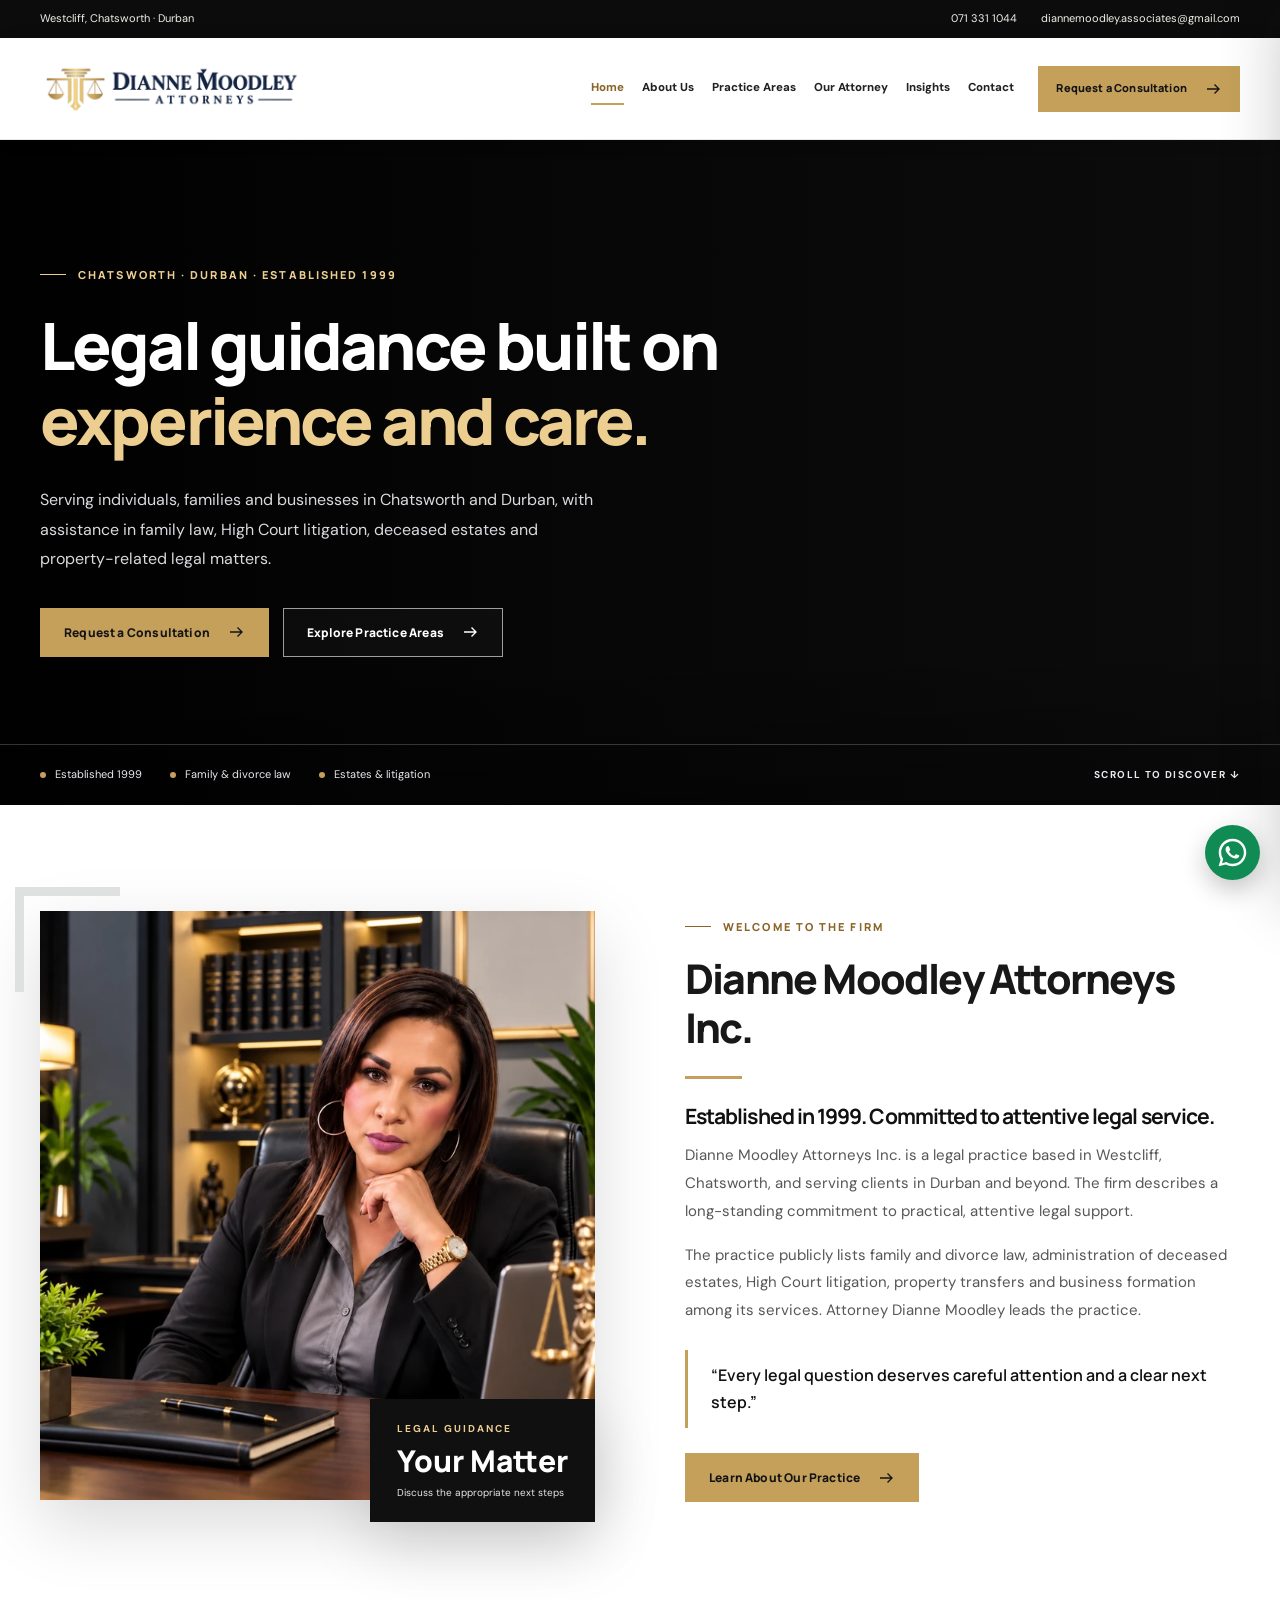
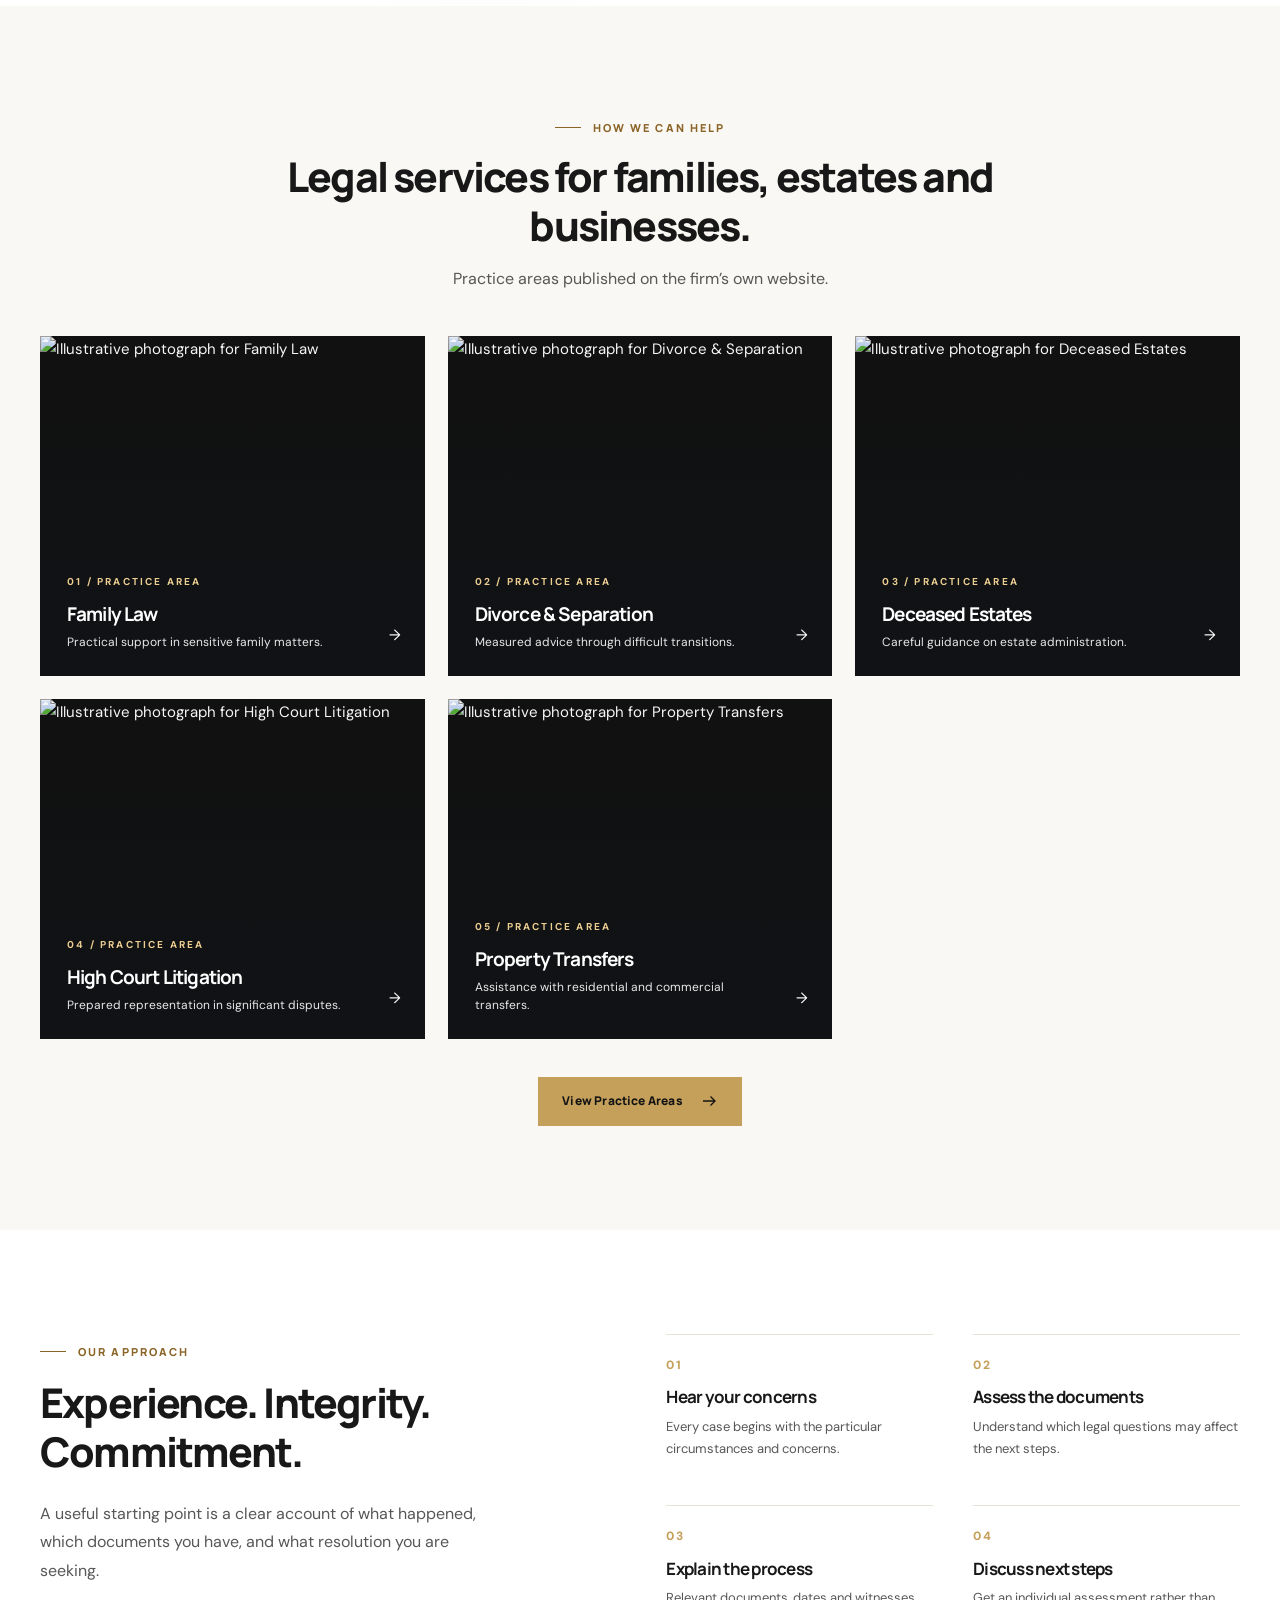
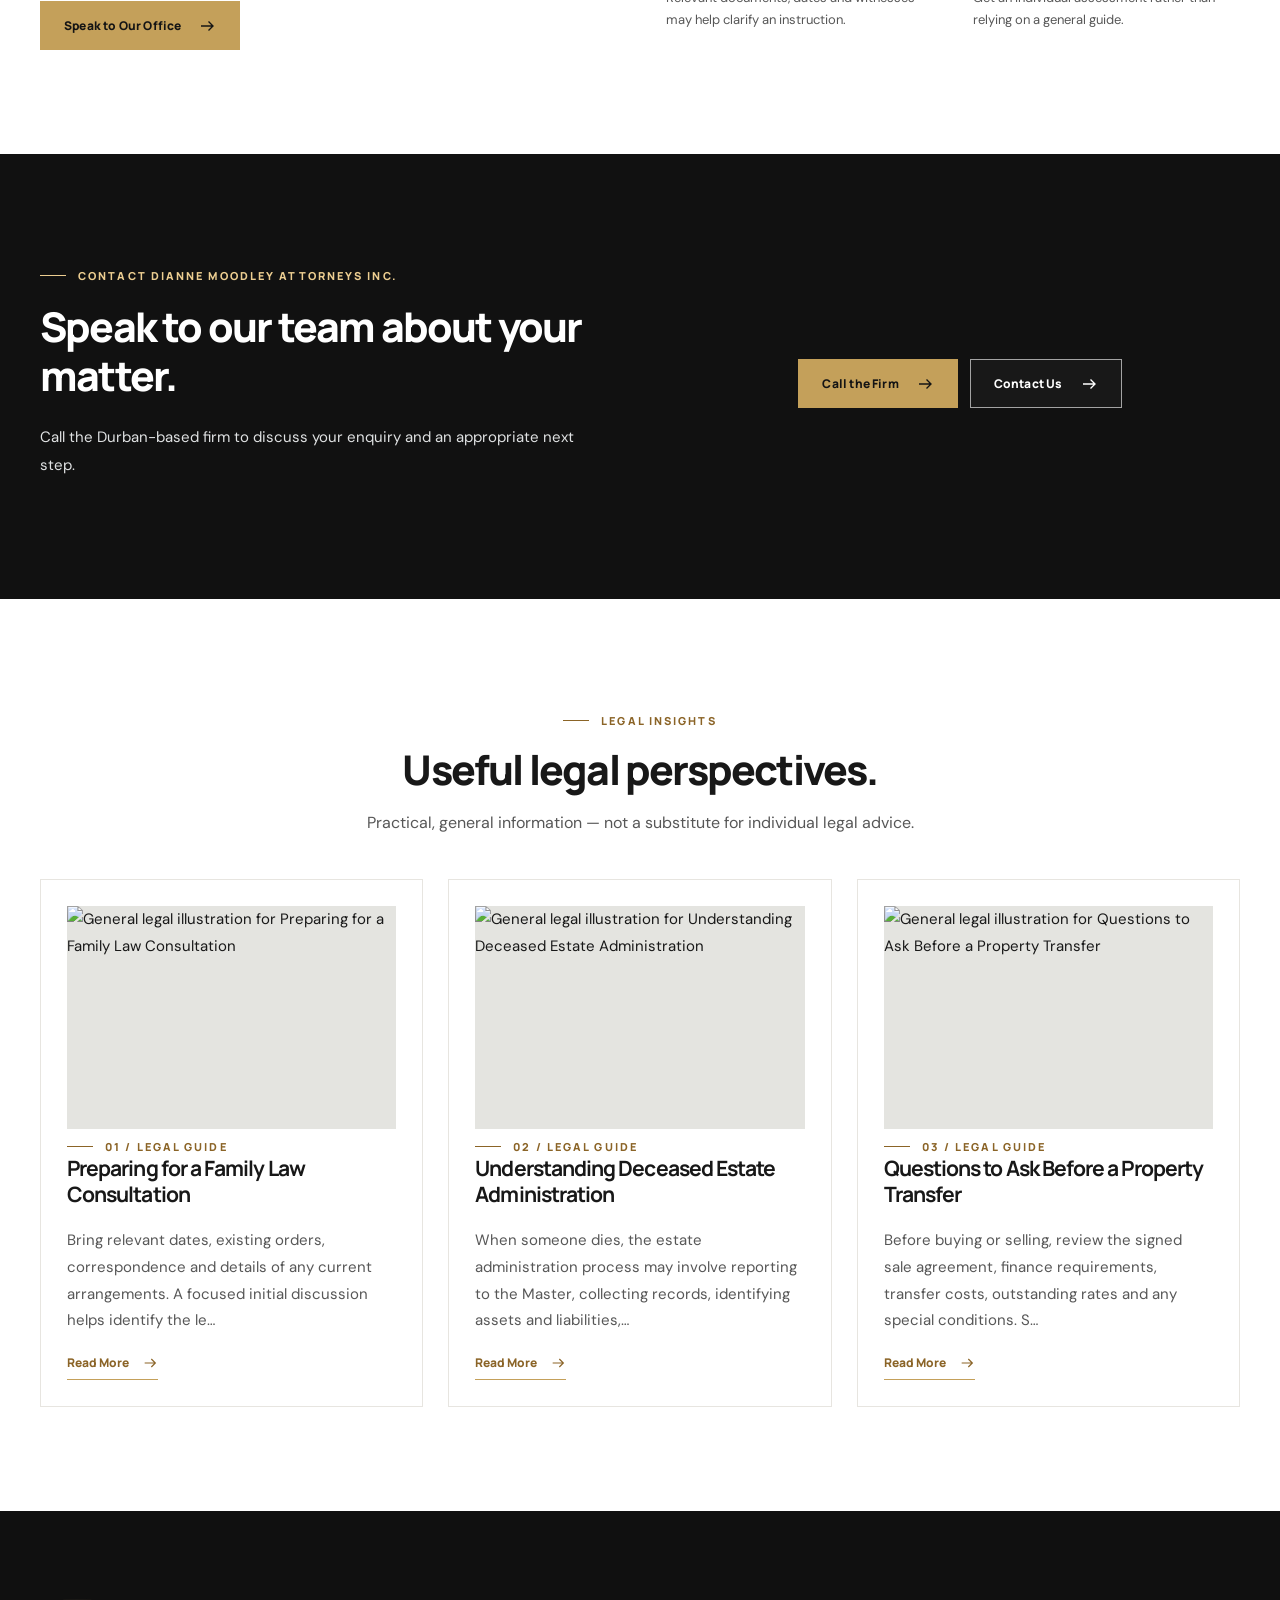
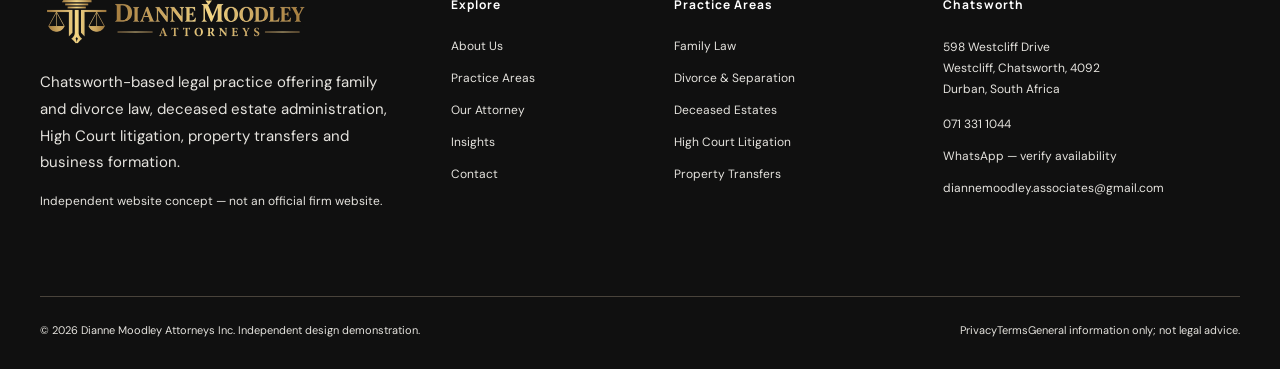
==== commit 6ca36fc4: "Update black and gold branding and attorney portraits" ====
--- a/index.html
+++ b/index.html
@@ -1,8 +1,8 @@
 <!DOCTYPE html>
 
-<html lang="en-ZA"><head><meta charset="utf-8"/><meta content="width=device-width,initial-scale=1" name="viewport"/><meta content="#0b2042" name="theme-color"/><title>Dianne Moodley Attorneys | Family Law &amp; Litigation, Chatsworth</title><link href="/assets/favicon.png" rel="icon" type="image/png"/><link href="https://images.pexels.com" rel="preconnect"/><link href="https://fonts.googleapis.com" rel="preconnect"/><link crossorigin="" href="https://fonts.gstatic.com" rel="preconnect"/><link href="/assets/site.css" rel="stylesheet"/><script defer="" src="/assets/site.js"></script><meta content="Dianne Moodley Attorneys Inc. in Chatsworth, Durban. Family law, divorce, deceased estates, property transfers, High Court litigation and business formation." name="description"/><meta content="noindex,follow,max-image-preview:large" name="robots"/><link href="https://dianne-moodley-attorneys.vercel.app/" rel="canonical"/><meta content="website" property="og:type"/><meta content="en_ZA" property="og:locale"/><meta content="Dianne Moodley Attorneys Inc." property="og:site_name"/><meta content="Dianne Moodley Attorneys | Family Law &amp; Litigation, Chatsworth" property="og:title"/><meta content="Dianne Moodley Attorneys Inc. in Chatsworth, Durban. Family law, divorce, deceased estates, property transfers, High Court litigation and business formation." property="og:description"/><meta content="https://dianne-moodley-attorneys.vercel.app/" property="og:url"/><meta content="https://dianne-moodley-attorneys.vercel.app/assets/dianne-social-preview.jpg" property="og:image"/><meta content="https://dianne-moodley-attorneys.vercel.app/assets/dianne-social-preview.jpg" property="og:image:secure_url"/><meta content="1200" property="og:image:width"/><meta content="630" property="og:image:height"/><meta content="image/jpeg" property="og:image:type"/><meta content="Dianne Moodley Attorneys gold logo beside attorney portrait" property="og:image:alt"/><meta content="summary_large_image" name="twitter:card"/><meta content="Dianne Moodley Attorneys | Family Law &amp; Litigation, Chatsworth" name="twitter:title"/><meta content="Dianne Moodley Attorneys Inc. in Chatsworth, Durban. Family law, divorce, deceased estates, property transfers, High Court litigation and business formation." name="twitter:description"/><meta content="https://dianne-moodley-attorneys.vercel.app/assets/dianne-social-preview.jpg" name="twitter:image"/><script type="application/ld+json">{"@context": "https://schema.org", "@type": "LegalService", "name": "Dianne Moodley Attorneys Inc.", "url": "https://dianne-moodley-attorneys.vercel.app/", "image": "https://dianne-moodley-attorneys.vercel.app/assets/dianne-social-preview.jpg", "email": "diannemoodley.associates@gmail.com", "telephone": "+27713311044", "address": {"@type": "PostalAddress", "streetAddress": "598 Westcliff Drive", "addressLocality": "Chatsworth", "addressRegion": "KwaZulu-Natal", "postalCode": "4092", "addressCountry": "ZA"}, "areaServed": ["Chatsworth", "Durban", "KwaZulu-Natal"], "foundingDate": "1999", "hasOfferCatalog": {"@type": "OfferCatalog", "name": "Legal services", "itemListElement": [{"@type": "OfferCatalog", "name": "Family Law"}, {"@type": "OfferCatalog", "name": "Divorce & Separation"}, {"@type": "OfferCatalog", "name": "Deceased Estates"}, {"@type": "OfferCatalog", "name": "High Court Litigation"}, {"@type": "OfferCatalog", "name": "Property Transfers"}, {"@type": "OfferCatalog", "name": "Business Formation"}, {"@type": "OfferCatalog", "name": "Children’s Matters"}, {"@type": "OfferCatalog", "name": "Maintenance & Financial Support"}, {"@type": "OfferCatalog", "name": "Commercial Agreements"}, {"@type": "OfferCatalog", "name": "Adoption-Related Family Advice"}]}}</script></head><body><a class="skip-link" href="#main">Skip to content</a><div class="topbar"><div class="container topbar-inner"><span class="topbar-address">Westcliff, Chatsworth · Durban</span><div class="topbar-links"><a href="tel:+27713311044">071 331 1044</a><a href="mailto:diannemoodley.associates@gmail.com">diannemoodley.associates@gmail.com</a></div></div></div><header class="nav-shell"><div class="container nav-inner"><a aria-label="Dianne Moodley &amp; Associates home" class="brand" href="/"><img alt="Dianne Moodley Attorneys Inc. logo" height="190" src="/assets/logo-header.png" width="340"/></a><nav aria-label="Main navigation" class="nav-links"><a aria-current="page" class="nav-link active" href="/">Home</a><a class="nav-link" href="/about/">About Us</a><a class="nav-link" href="/practice-areas/">Practice Areas</a><a class="nav-link" href="/our-attorney/">Our Attorney</a><a class="nav-link" href="/insights/">Insights</a><a class="nav-link" href="/contact/">Contact</a></nav><a class="btn btn-gold nav-cta" href="/contact/">Request a Consultation <svg aria-hidden="true" fill="none" height="18" stroke="currentColor" stroke-width="1.8" viewbox="0 0 24 24" width="18" xmlns="http://www.w3.org/2000/svg"><path d="M4 12h16m-6-6 6 6-6 6"></path></svg></a><button aria-controls="mobile-panel" aria-expanded="false" aria-label="Open navigation" class="menu-open" data-mobile-open="" type="button">☰</button></div></header><div class="mobile-backdrop" id="mobile-backdrop"></div><nav aria-hidden="true" aria-label="Mobile navigation" class="mobile-panel" id="mobile-panel" inert=""><div class="mobile-head"><img alt="Dianne Moodley Attorneys Inc. logo" height="190" src="/assets/logo-header.png" width="340"/><button aria-label="Close navigation" data-mobile-close="" type="button">×</button></div><div class="mobile-links"><a href="/">Home</a><a href="/about/">About Us</a><a href="/practice-areas/">Practice Areas</a><a href="/our-attorney/">Our Attorney</a><a href="/insights/">Insights</a><a href="/contact/">Contact</a></div><a class="btn btn-gold mobile-cta" href="/contact/">Contact the Firm <svg aria-hidden="true" fill="none" height="18" stroke="currentColor" stroke-width="1.8" viewbox="0 0 24 24" width="18" xmlns="http://www.w3.org/2000/svg"><path d="M4 12h16m-6-6 6 6-6 6"></path></svg></a></nav><main id="main"><section class="hero" style="--hero-image:url('https://images.pexels.com/photos/5668508/pexels-photo-5668508.jpeg?auto=compress&amp;cs=tinysrgb&amp;w=1900')"><div class="container hero-inner"><div class="hero-copy"><span class="eyebrow eyebrow-light">CHATSWORTH · DURBAN · ESTABLISHED 1999</span><h1>Legal guidance built on <em>experience and care.</em></h1><p>Serving individuals, families and businesses in Chatsworth and Durban, with assistance in family law, High Court litigation, deceased estates and property-related legal matters.</p><div class="hero-actions"><a class="btn btn-gold" href="/contact/">Request a Consultation <svg aria-hidden="true" fill="none" height="18" stroke="currentColor" stroke-width="1.8" viewbox="0 0 24 24" width="18" xmlns="http://www.w3.org/2000/svg"><path d="M4 12h16m-6-6 6 6-6 6"></path></svg></a><a class="btn btn-outline" href="/practice-areas/">Explore Practice Areas <svg aria-hidden="true" fill="none" height="18" stroke="currentColor" stroke-width="1.8" viewbox="0 0 24 24" width="18" xmlns="http://www.w3.org/2000/svg"><path d="M4 12h16m-6-6 6 6-6 6"></path></svg></a></div></div></div><div class="hero-bottom"><div class="container hero-bottom-inner"><div class="hero-notes"><span>Established 1999</span><span>Family &amp; divorce law</span><span>Estates &amp; litigation</span></div><span class="scroll-cue">SCROLL TO DISCOVER ↓</span></div></div></section>
-<section class="section"><div class="container intro-grid"><div class="intro-picture dianne-portrait-panel"><img alt="Illustrative image of a professional law office, not firm premises" decoding="async" height="800" loading="lazy" src="https://images.pexels.com/photos/6077812/pexels-photo-6077812.jpeg?auto=compress&amp;cs=tinysrgb&amp;w=1200" width="1200"/><div class="picture-stamp"><small>LEGAL GUIDANCE</small><strong>Your Matter</strong><span>Discuss the appropriate next steps</span></div></div><div class="intro-copy"><span class="eyebrow">WELCOME TO THE FIRM</span><h2>Dianne Moodley Attorneys Inc.</h2><div class="accent-line"></div><h3>Established in 1999. Committed to attentive legal service.</h3><p>Dianne Moodley Attorneys Inc. is a legal practice based in Westcliff, Chatsworth, and serving clients in Durban and beyond. The firm describes a long-standing commitment to practical, attentive legal support.</p><p>The practice publicly lists family and divorce law, administration of deceased estates, High Court litigation, property transfers and business formation among its services. Attorney Dianne Moodley leads the practice.</p><blockquote>“Every legal question deserves careful attention and a clear next step.”</blockquote><a class="btn btn-gold" href="/about/">Learn About Our Practice <svg aria-hidden="true" fill="none" height="18" stroke="currentColor" stroke-width="1.8" viewbox="0 0 24 24" width="18" xmlns="http://www.w3.org/2000/svg"><path d="M4 12h16m-6-6 6 6-6 6"></path></svg></a></div></div></section>
+<html lang="en-ZA"><head><meta charset="utf-8"/><meta content="width=device-width,initial-scale=1" name="viewport"/><meta content="#0b2042" name="theme-color"/><title>Dianne Moodley Attorneys | Family Law &amp; Litigation, Chatsworth</title><link href="/assets/favicon.png" rel="icon" type="image/png"/><link href="https://images.pexels.com" rel="preconnect"/><link href="https://fonts.googleapis.com" rel="preconnect"/><link crossorigin="" href="https://fonts.gstatic.com" rel="preconnect"/><link href="/assets/site.css" rel="stylesheet"/><script defer="" src="/assets/site.js"></script><meta content="Dianne Moodley Attorneys Inc. in Chatsworth, Durban. Family law, divorce, deceased estates, property transfers, High Court litigation and business formation." name="description"/><meta content="noindex,follow,max-image-preview:large" name="robots"/><link href="https://dianne-moodley-attorneys.vercel.app/" rel="canonical"/><meta content="website" property="og:type"/><meta content="en_ZA" property="og:locale"/><meta content="Dianne Moodley Attorneys Inc." property="og:site_name"/><meta content="Dianne Moodley Attorneys | Family Law &amp; Litigation, Chatsworth" property="og:title"/><meta content="Dianne Moodley Attorneys Inc. in Chatsworth, Durban. Family law, divorce, deceased estates, property transfers, High Court litigation and business formation." property="og:description"/><meta content="https://dianne-moodley-attorneys.vercel.app/" property="og:url"/><meta content="https://dianne-moodley-attorneys.vercel.app/assets/dianne-social-preview.jpg" property="og:image"/><meta content="https://dianne-moodley-attorneys.vercel.app/assets/dianne-social-preview.jpg" property="og:image:secure_url"/><meta content="1200" property="og:image:width"/><meta content="630" property="og:image:height"/><meta content="image/jpeg" property="og:image:type"/><meta content="Dianne Moodley Attorneys gold logo beside attorney portrait" property="og:image:alt"/><meta content="summary_large_image" name="twitter:card"/><meta content="Dianne Moodley Attorneys | Family Law &amp; Litigation, Chatsworth" name="twitter:title"/><meta content="Dianne Moodley Attorneys Inc. in Chatsworth, Durban. Family law, divorce, deceased estates, property transfers, High Court litigation and business formation." name="twitter:description"/><meta content="https://dianne-moodley-attorneys.vercel.app/assets/dianne-social-preview.jpg" name="twitter:image"/><script type="application/ld+json">{"@context": "https://schema.org", "@type": "LegalService", "name": "Dianne Moodley Attorneys Inc.", "url": "https://dianne-moodley-attorneys.vercel.app/", "image": "https://dianne-moodley-attorneys.vercel.app/assets/dianne-social-preview.jpg", "email": "diannemoodley.associates@gmail.com", "telephone": "+27713311044", "address": {"@type": "PostalAddress", "streetAddress": "598 Westcliff Drive", "addressLocality": "Chatsworth", "addressRegion": "KwaZulu-Natal", "postalCode": "4092", "addressCountry": "ZA"}, "areaServed": ["Chatsworth", "Durban", "KwaZulu-Natal"], "foundingDate": "1999", "hasOfferCatalog": {"@type": "OfferCatalog", "name": "Legal services", "itemListElement": [{"@type": "OfferCatalog", "name": "Family Law"}, {"@type": "OfferCatalog", "name": "Divorce & Separation"}, {"@type": "OfferCatalog", "name": "Deceased Estates"}, {"@type": "OfferCatalog", "name": "High Court Litigation"}, {"@type": "OfferCatalog", "name": "Property Transfers"}, {"@type": "OfferCatalog", "name": "Business Formation"}, {"@type": "OfferCatalog", "name": "Children’s Matters"}, {"@type": "OfferCatalog", "name": "Maintenance & Financial Support"}, {"@type": "OfferCatalog", "name": "Commercial Agreements"}, {"@type": "OfferCatalog", "name": "Adoption-Related Family Advice"}]}}</script></head><body><a class="skip-link" href="#main">Skip to content</a><div class="topbar"><div class="container topbar-inner"><span class="topbar-address">Westcliff, Chatsworth · Durban</span><div class="topbar-links"><a href="tel:+27713311044">071 331 1044</a><a href="mailto:diannemoodley.associates@gmail.com">diannemoodley.associates@gmail.com</a></div></div></div><header class="nav-shell"><div class="container nav-inner"><a aria-label="Dianne Moodley Attorneys Inc. home" class="brand" href="/"><img alt="Dianne Moodley Attorneys Inc. logo" height="190" src="/assets/logo-header.png" width="340"/></a><nav aria-label="Main navigation" class="nav-links"><a aria-current="page" class="nav-link active" href="/">Home</a><a class="nav-link" href="/about/">About Us</a><a class="nav-link" href="/practice-areas/">Practice Areas</a><a class="nav-link" href="/our-attorney/">Our Attorney</a><a class="nav-link" href="/insights/">Insights</a><a class="nav-link" href="/contact/">Contact</a></nav><a class="btn btn-gold nav-cta" href="/contact/">Request a Consultation <svg aria-hidden="true" fill="none" height="18" stroke="currentColor" stroke-width="1.8" viewbox="0 0 24 24" width="18" xmlns="http://www.w3.org/2000/svg"><path d="M4 12h16m-6-6 6 6-6 6"></path></svg></a><button aria-controls="mobile-panel" aria-expanded="false" aria-label="Open navigation" class="menu-open" data-mobile-open="" type="button">☰</button></div></header><div class="mobile-backdrop" id="mobile-backdrop"></div><nav aria-hidden="true" aria-label="Mobile navigation" class="mobile-panel" id="mobile-panel" inert=""><div class="mobile-head"><img alt="Dianne Moodley Attorneys Inc. logo" height="190" src="/assets/logo-header.png" width="340"/><button aria-label="Close navigation" data-mobile-close="" type="button">×</button></div><div class="mobile-links"><a href="/">Home</a><a href="/about/">About Us</a><a href="/practice-areas/">Practice Areas</a><a href="/our-attorney/">Our Attorney</a><a href="/insights/">Insights</a><a href="/contact/">Contact</a></div><a class="btn btn-gold mobile-cta" href="/contact/">Contact the Firm <svg aria-hidden="true" fill="none" height="18" stroke="currentColor" stroke-width="1.8" viewbox="0 0 24 24" width="18" xmlns="http://www.w3.org/2000/svg"><path d="M4 12h16m-6-6 6 6-6 6"></path></svg></a></nav><main id="main"><section class="hero" style="--hero-image:url('https://images.pexels.com/photos/5668508/pexels-photo-5668508.jpeg?auto=compress&amp;cs=tinysrgb&amp;w=1900')"><div class="container hero-inner"><div class="hero-copy"><span class="eyebrow eyebrow-light">CHATSWORTH · DURBAN · ESTABLISHED 1999</span><h1>Legal guidance built on <em>experience and care.</em></h1><p>Serving individuals, families and businesses in Chatsworth and Durban, with assistance in family law, High Court litigation, deceased estates and property-related legal matters.</p><div class="hero-actions"><a class="btn btn-gold" href="/contact/">Request a Consultation <svg aria-hidden="true" fill="none" height="18" stroke="currentColor" stroke-width="1.8" viewbox="0 0 24 24" width="18" xmlns="http://www.w3.org/2000/svg"><path d="M4 12h16m-6-6 6 6-6 6"></path></svg></a><a class="btn btn-outline" href="/practice-areas/">Explore Practice Areas <svg aria-hidden="true" fill="none" height="18" stroke="currentColor" stroke-width="1.8" viewbox="0 0 24 24" width="18" xmlns="http://www.w3.org/2000/svg"><path d="M4 12h16m-6-6 6 6-6 6"></path></svg></a></div></div></div><div class="hero-bottom"><div class="container hero-bottom-inner"><div class="hero-notes"><span>Established 1999</span><span>Family &amp; divorce law</span><span>Estates &amp; litigation</span></div><span class="scroll-cue">SCROLL TO DISCOVER ↓</span></div></div></section>
+<section class="section"><div class="container intro-grid"><div class="intro-picture dianne-portrait-panel"><img alt="Portrait of attorney Dianne Moodley" decoding="async" height="776" loading="lazy" src="/assets/portrait-attorney.webp" width="775"/><div class="picture-stamp"><small>LEGAL GUIDANCE</small><strong>Your Matter</strong><span>Discuss the appropriate next steps</span></div></div><div class="intro-copy"><span class="eyebrow">WELCOME TO THE FIRM</span><h2>Dianne Moodley Attorneys Inc.</h2><div class="accent-line"></div><h3>Established in 1999. Committed to attentive legal service.</h3><p>Dianne Moodley Attorneys Inc. is a legal practice based in Westcliff, Chatsworth, and serving clients in Durban and beyond. The firm describes a long-standing commitment to practical, attentive legal support.</p><p>The practice publicly lists family and divorce law, administration of deceased estates, High Court litigation, property transfers and business formation among its services. Attorney Dianne Moodley leads the practice.</p><blockquote>“Every legal question deserves careful attention and a clear next step.”</blockquote><a class="btn btn-gold" href="/about/">Learn About Our Practice <svg aria-hidden="true" fill="none" height="18" stroke="currentColor" stroke-width="1.8" viewbox="0 0 24 24" width="18" xmlns="http://www.w3.org/2000/svg"><path d="M4 12h16m-6-6 6 6-6 6"></path></svg></a></div></div></section>
 <section class="section cream"><div class="container"><div class="section-heading centered"><span class="eyebrow">HOW WE CAN HELP</span><h2>Legal services for families, estates and businesses.</h2><p>Practice areas published on the firm’s own website.</p></div><div class="practice-grid"><a class="practice-card" href="/practice-areas/#criminal"><img alt="Illustrative photograph for Family Law" decoding="async" height="800" loading="lazy" src="https://images.pexels.com/photos/8731032/pexels-photo-8731032.jpeg?auto=compress&amp;cs=tinysrgb&amp;w=1200" width="1200"/><div class="practice-shade"></div><div class="practice-card-text"><span class="card-number">01 / PRACTICE AREA</span><h3>Family Law</h3><p>Practical support in sensitive family matters.</p></div><span aria-hidden="true" class="card-arrow">→</span></a><a class="practice-card" href="/practice-areas/#civil"><img alt="Illustrative photograph for Divorce &amp; Separation" decoding="async" height="800" loading="lazy" src="https://images.pexels.com/photos/7841489/pexels-photo-7841489.jpeg?auto=compress&amp;cs=tinysrgb&amp;w=1200" width="1200"/><div class="practice-shade"></div><div class="practice-card-text"><span class="card-number">02 / PRACTICE AREA</span><h3>Divorce &amp; Separation</h3><p>Measured advice through difficult transitions.</p></div><span aria-hidden="true" class="card-arrow">→</span></a><a class="practice-card" href="/practice-areas/#family"><img alt="Illustrative photograph for Deceased Estates" decoding="async" height="800" loading="lazy" src="https://images.pexels.com/photos/7875843/pexels-photo-7875843.jpeg?auto=compress&amp;cs=tinysrgb&amp;w=1200" width="1200"/><div class="practice-shade"></div><div class="practice-card-text"><span class="card-number">03 / PRACTICE AREA</span><h3>Deceased Estates</h3><p>Careful guidance on estate administration.</p></div><span aria-hidden="true" class="card-arrow">→</span></a><a class="practice-card" href="/practice-areas/#labour"><img alt="Illustrative photograph for High Court Litigation" decoding="async" height="800" loading="lazy" src="https://images.pexels.com/photos/8730757/pexels-photo-8730757.jpeg?auto=compress&amp;cs=tinysrgb&amp;w=1200" width="1200"/><div class="practice-shade"></div><div class="practice-card-text"><span class="card-number">04 / PRACTICE AREA</span><h3>High Court Litigation</h3><p>Prepared representation in significant disputes.</p></div><span aria-hidden="true" class="card-arrow">→</span></a><a class="practice-card" href="/practice-areas/#arrest"><img alt="Illustrative photograph for Property Transfers" decoding="async" height="800" loading="lazy" src="https://images.pexels.com/photos/8276198/pexels-photo-8276198.jpeg?auto=compress&amp;cs=tinysrgb&amp;w=1200" width="1200"/><div class="practice-shade"></div><div class="practice-card-text"><span class="card-number">05 / PRACTICE AREA</span><h3>Property Transfers</h3><p>Assistance with residential and commercial transfers.</p></div><span aria-hidden="true" class="card-arrow">→</span></a></div><div class="section-action centered"><a class="btn btn-gold" href="/practice-areas/">View Practice Areas <svg aria-hidden="true" fill="none" height="18" stroke="currentColor" stroke-width="1.8" viewbox="0 0 24 24" width="18" xmlns="http://www.w3.org/2000/svg"><path d="M4 12h16m-6-6 6 6-6 6"></path></svg></a></div></div></section>
 <section class="section purpose-section"><div class="container purpose-grid"><div><span class="eyebrow">OUR APPROACH</span><h2>Experience. Integrity. Commitment.</h2><p>A useful starting point is a clear account of what happened, which documents you have, and what resolution you are seeking.</p><a class="btn btn-gold" href="/contact/">Speak to Our Office <svg aria-hidden="true" fill="none" height="18" stroke="currentColor" stroke-width="1.8" viewbox="0 0 24 24" width="18" xmlns="http://www.w3.org/2000/svg"><path d="M4 12h16m-6-6 6 6-6 6"></path></svg></a></div><div class="value-grid"><div><span>01</span><h3>Hear your concerns</h3><p>Every case begins with the particular circumstances and concerns.</p></div><div><span>02</span><h3>Assess the documents</h3><p>Understand which legal questions may affect the next steps.</p></div><div><span>03</span><h3>Explain the process</h3><p>Relevant documents, dates and witnesses may help clarify an instruction.</p></div><div><span>04</span><h3>Discuss next steps</h3><p>Get an individual assessment rather than relying on a general guide.</p></div></div></div></section>
 <section class="section section-navy"><div class="container two-column"><div><span class="eyebrow eyebrow-light">CONTACT DIANNE MOODLEY ATTORNEYS INC.</span><h2>Speak to our team about your matter.</h2><p style="color:#e0e2e3">Call the Durban-based firm to discuss your enquiry and an appropriate next step.</p></div><div class="centered"><a class="btn btn-gold" href="tel:+27713311044">Call the Firm <svg aria-hidden="true" fill="none" height="18" stroke="currentColor" stroke-width="1.8" viewbox="0 0 24 24" width="18" xmlns="http://www.w3.org/2000/svg"><path d="M4 12h16m-6-6 6 6-6 6"></path></svg></a>   <a class="btn btn-outline" href="/contact/">Contact Us <svg aria-hidden="true" fill="none" height="18" stroke="currentColor" stroke-width="1.8" viewbox="0 0 24 24" width="18" xmlns="http://www.w3.org/2000/svg"><path d="M4 12h16m-6-6 6 6-6 6"></path></svg></a></div></div></section>
-<section class="section"><div class="container"><div class="section-heading centered"><span class="eyebrow">LEGAL INSIGHTS</span><h2>Useful legal perspectives.</h2><p>Practical, general information — not a substitute for individual legal advice.</p></div><div class="insight-grid"><article class="insight-card"><a class="insight-image" href="/insights/#family-consultation"><img alt="General legal illustration for Preparing for a Family Law Consultation" decoding="async" height="800" loading="lazy" src="https://images.pexels.com/photos/12911211/pexels-photo-12911211.jpeg?auto=compress&amp;cs=tinysrgb&amp;w=1200" width="1200"/></a><span class="eyebrow">01 / LEGAL GUIDE</span><h3>Preparing for a Family Law Consultation</h3><p>Bring relevant dates, existing orders, correspondence and details of any current arrangements. A focused initial discussion helps identify the le…</p><a class="text-link" href="/insights/#family-consultation">Read More <svg aria-hidden="true" fill="none" height="18" stroke="currentColor" stroke-width="1.8" viewbox="0 0 24 24" width="18" xmlns="http://www.w3.org/2000/svg"><path d="M4 12h16m-6-6 6 6-6 6"></path></svg></a></article><article class="insight-card"><a class="insight-image" href="/insights/#estate-administration"><img alt="General legal illustration for Understanding Deceased Estate Administration" decoding="async" height="800" loading="lazy" src="https://images.pexels.com/photos/4427629/pexels-photo-4427629.jpeg?auto=compress&amp;cs=tinysrgb&amp;w=1200" width="1200"/></a><span class="eyebrow">02 / LEGAL GUIDE</span><h3>Understanding Deceased Estate Administration</h3><p>When someone dies, the estate administration process may involve reporting to the Master, collecting records, identifying assets and liabilities,…</p><a class="text-link" href="/insights/#estate-administration">Read More <svg aria-hidden="true" fill="none" height="18" stroke="currentColor" stroke-width="1.8" viewbox="0 0 24 24" width="18" xmlns="http://www.w3.org/2000/svg"><path d="M4 12h16m-6-6 6 6-6 6"></path></svg></a></article><article class="insight-card"><a class="insight-image" href="/insights/#property-transfer"><img alt="General legal illustration for Questions to Ask Before a Property Transfer" decoding="async" height="800" loading="lazy" src="https://images.pexels.com/photos/8111817/pexels-photo-8111817.jpeg?auto=compress&amp;cs=tinysrgb&amp;w=1200" width="1200"/></a><span class="eyebrow">03 / LEGAL GUIDE</span><h3>Questions to Ask Before a Property Transfer</h3><p>Before buying or selling, review the signed sale agreement, finance requirements, transfer costs, outstanding rates and any special conditions. S…</p><a class="text-link" href="/insights/#property-transfer">Read More <svg aria-hidden="true" fill="none" height="18" stroke="currentColor" stroke-width="1.8" viewbox="0 0 24 24" width="18" xmlns="http://www.w3.org/2000/svg"><path d="M4 12h16m-6-6 6 6-6 6"></path></svg></a></article></div></div></section></main><footer class="site-footer"><div class="container"><div class="footer-grid"><div><a aria-label="Dianne Moodley &amp; Associates home" class="footer-logo" href="/"><img alt="Dianne Moodley Attorneys Inc. logo" height="190" loading="eager" src="/assets/logo-footer-transparent.png" width="340"/></a><p>Durban-based legal practice offering criminal, civil, family and labour law services and advice on unlawful arrest.</p><p class="demo-note">Independent website concept — not an official firm website.</p></div><div><h3>Explore</h3><div class="footer-links"><a href="/about/">About Us</a><a href="/practice-areas/">Practice Areas</a><a href="/our-attorney/">Our Attorney</a><a href="/insights/">Insights</a><a href="/contact/">Contact</a></div></div><div><h3>Practice Areas</h3><div class="footer-links"><a href="/practice-areas/#family">Family Law</a><a href="/practice-areas/#divorce">Divorce &amp; Separation</a><a href="/practice-areas/#estates">Deceased Estates</a><a href="/practice-areas/#litigation">High Court Litigation</a><a href="/practice-areas/#property">Property Transfers</a></div></div><div class="footer-location"><h3>Chatsworth</h3><address>598 Westcliff Drive<br/>Westcliff, Chatsworth, 4092<br/>Durban, South Africa</address><div class="footer-links" style="margin-top:15px"><a href="tel:+27713311044">071 331 1044</a><a href="https://wa.me/27713311044" rel="noopener noreferrer" target="_blank">WhatsApp — verify availability</a><a href="mailto:diannemoodley.associates@gmail.com">diannemoodley.associates@gmail.com</a></div></div></div><div class="footer-bottom"><span>© 2026 Dianne Moodley Attorneys Inc. Independent design demonstration.</span><span class="footer-legal"><a href="/privacy/">Privacy</a><a href="/terms/">Terms</a><span>General information only; not legal advice.</span></span></div></div></footer><a aria-label="Open WhatsApp enquiry to the published contact number (WhatsApp availability unverified)" class="floating-whatsapp" href="https://wa.me/27713311044" rel="noopener noreferrer" target="_blank" title="Open WhatsApp enquiry — number not independently confirmed on WhatsApp"><svg aria-hidden="true" viewbox="0 0 32 32" xmlns="http://www.w3.org/2000/svg"><path d="M16 .8C7.61.8.8 7.59.8 15.98c0 2.69.7 5.31 2.03 7.62L.7 31.3l7.91-2.08a15.15 15.15 0 0 0 7.37 1.88h.01c8.38 0 15.2-6.82 15.2-15.2 0-4.06-1.58-7.88-4.46-10.76A15.07 15.07 0 0 0 16 .8Zm0 27.73a12.54 12.54 0 0 1-6.39-1.75l-.46-.27-4.7 1.23 1.25-4.58-.3-.47a12.5 12.5 0 0 1-1.93-6.7C3.47 9.08 9.08 3.47 16 3.47a12.45 12.45 0 0 1 8.87 3.68 12.48 12.48 0 0 1 3.67 8.86c0 6.91-5.62 12.52-12.54 12.52Zm6.88-9.38c-.38-.19-2.23-1.1-2.58-1.23-.34-.13-.59-.19-.84.19s-.96 1.23-1.18 1.49-.44.29-.82.1a10.32 10.32 0 0 1-3.04-1.88 11.39 11.39 0 0 1-2.1-2.61c-.22-.38-.02-.58.16-.77.17-.17.38-.44.57-.66s.25-.38.38-.63.06-.47-.03-.66c-.1-.19-.85-2.04-1.16-2.8-.3-.74-.61-.64-.84-.65l-.71-.01c-.25 0-.66.1-1.01.47-.34.38-1.32 1.29-1.32 3.13s1.35 3.62 1.53 3.87a14.37 14.37 0 0 0 5.51 4.89c1.03.45 1.84.72 2.48.93 1.04.33 1.98.29 2.72.18.83-.13 2.23-.91 2.55-1.79.31-.88.31-1.64.22-1.8-.09-.16-.34-.25-.72-.44Z" fill="currentColor"></path></svg><span aria-hidden="true" class="whatsapp-tooltip">WhatsApp Us</span></a><button aria-label="Back to top" class="scroll-top" title="Back to top" type="button">↑</button></body></html>+<section class="section"><div class="container"><div class="section-heading centered"><span class="eyebrow">LEGAL INSIGHTS</span><h2>Useful legal perspectives.</h2><p>Practical, general information — not a substitute for individual legal advice.</p></div><div class="insight-grid"><article class="insight-card"><a class="insight-image" href="/insights/#family-consultation"><img alt="General legal illustration for Preparing for a Family Law Consultation" decoding="async" height="800" loading="lazy" src="https://images.pexels.com/photos/12911211/pexels-photo-12911211.jpeg?auto=compress&amp;cs=tinysrgb&amp;w=1200" width="1200"/></a><span class="eyebrow">01 / LEGAL GUIDE</span><h3>Preparing for a Family Law Consultation</h3><p>Bring relevant dates, existing orders, correspondence and details of any current arrangements. A focused initial discussion helps identify the le…</p><a class="text-link" href="/insights/#family-consultation">Read More <svg aria-hidden="true" fill="none" height="18" stroke="currentColor" stroke-width="1.8" viewbox="0 0 24 24" width="18" xmlns="http://www.w3.org/2000/svg"><path d="M4 12h16m-6-6 6 6-6 6"></path></svg></a></article><article class="insight-card"><a class="insight-image" href="/insights/#estate-administration"><img alt="General legal illustration for Understanding Deceased Estate Administration" decoding="async" height="800" loading="lazy" src="https://images.pexels.com/photos/4427629/pexels-photo-4427629.jpeg?auto=compress&amp;cs=tinysrgb&amp;w=1200" width="1200"/></a><span class="eyebrow">02 / LEGAL GUIDE</span><h3>Understanding Deceased Estate Administration</h3><p>When someone dies, the estate administration process may involve reporting to the Master, collecting records, identifying assets and liabilities,…</p><a class="text-link" href="/insights/#estate-administration">Read More <svg aria-hidden="true" fill="none" height="18" stroke="currentColor" stroke-width="1.8" viewbox="0 0 24 24" width="18" xmlns="http://www.w3.org/2000/svg"><path d="M4 12h16m-6-6 6 6-6 6"></path></svg></a></article><article class="insight-card"><a class="insight-image" href="/insights/#property-transfer"><img alt="General legal illustration for Questions to Ask Before a Property Transfer" decoding="async" height="800" loading="lazy" src="https://images.pexels.com/photos/8111817/pexels-photo-8111817.jpeg?auto=compress&amp;cs=tinysrgb&amp;w=1200" width="1200"/></a><span class="eyebrow">03 / LEGAL GUIDE</span><h3>Questions to Ask Before a Property Transfer</h3><p>Before buying or selling, review the signed sale agreement, finance requirements, transfer costs, outstanding rates and any special conditions. S…</p><a class="text-link" href="/insights/#property-transfer">Read More <svg aria-hidden="true" fill="none" height="18" stroke="currentColor" stroke-width="1.8" viewbox="0 0 24 24" width="18" xmlns="http://www.w3.org/2000/svg"><path d="M4 12h16m-6-6 6 6-6 6"></path></svg></a></article></div></div></section></main><footer class="site-footer"><div class="container"><div class="footer-grid"><div><a aria-label="Dianne Moodley Attorneys Inc. home" class="footer-logo" href="/"><img alt="Dianne Moodley Attorneys Inc. logo" height="190" loading="eager" src="/assets/logo-footer-transparent.png" width="340"/></a><p>Chatsworth-based legal practice offering family and divorce law, deceased estate administration, High Court litigation, property transfers and business formation.</p><p class="demo-note">Independent website concept — not an official firm website.</p></div><div><h3>Explore</h3><div class="footer-links"><a href="/about/">About Us</a><a href="/practice-areas/">Practice Areas</a><a href="/our-attorney/">Our Attorney</a><a href="/insights/">Insights</a><a href="/contact/">Contact</a></div></div><div><h3>Practice Areas</h3><div class="footer-links"><a href="/practice-areas/#family">Family Law</a><a href="/practice-areas/#divorce">Divorce &amp; Separation</a><a href="/practice-areas/#estates">Deceased Estates</a><a href="/practice-areas/#litigation">High Court Litigation</a><a href="/practice-areas/#property">Property Transfers</a></div></div><div class="footer-location"><h3>Chatsworth</h3><address>598 Westcliff Drive<br/>Westcliff, Chatsworth, 4092<br/>Durban, South Africa</address><div class="footer-links" style="margin-top:15px"><a href="tel:+27713311044">071 331 1044</a><a href="https://wa.me/27713311044" rel="noopener noreferrer" target="_blank">WhatsApp — verify availability</a><a href="mailto:diannemoodley.associates@gmail.com">diannemoodley.associates@gmail.com</a></div></div></div><div class="footer-bottom"><span>© 2026 Dianne Moodley Attorneys Inc. Independent design demonstration.</span><span class="footer-legal"><a href="/privacy/">Privacy</a><a href="/terms/">Terms</a><span>General information only; not legal advice.</span></span></div></div></footer><a aria-label="Open WhatsApp enquiry to the published contact number (WhatsApp availability unverified)" class="floating-whatsapp" href="https://wa.me/27713311044" rel="noopener noreferrer" target="_blank" title="Open WhatsApp enquiry — number not independently confirmed on WhatsApp"><svg aria-hidden="true" viewbox="0 0 32 32" xmlns="http://www.w3.org/2000/svg"><path d="M16 .8C7.61.8.8 7.59.8 15.98c0 2.69.7 5.31 2.03 7.62L.7 31.3l7.91-2.08a15.15 15.15 0 0 0 7.37 1.88h.01c8.38 0 15.2-6.82 15.2-15.2 0-4.06-1.58-7.88-4.46-10.76A15.07 15.07 0 0 0 16 .8Zm0 27.73a12.54 12.54 0 0 1-6.39-1.75l-.46-.27-4.7 1.23 1.25-4.58-.3-.47a12.5 12.5 0 0 1-1.93-6.7C3.47 9.08 9.08 3.47 16 3.47a12.45 12.45 0 0 1 8.87 3.68 12.48 12.48 0 0 1 3.67 8.86c0 6.91-5.62 12.52-12.54 12.52Zm6.88-9.38c-.38-.19-2.23-1.1-2.58-1.23-.34-.13-.59-.19-.84.19s-.96 1.23-1.18 1.49-.44.29-.82.1a10.32 10.32 0 0 1-3.04-1.88 11.39 11.39 0 0 1-2.1-2.61c-.22-.38-.02-.58.16-.77.17-.17.38-.44.57-.66s.25-.38.38-.63.06-.47-.03-.66c-.1-.19-.85-2.04-1.16-2.8-.3-.74-.61-.64-.84-.65l-.71-.01c-.25 0-.66.1-1.01.47-.34.38-1.32 1.29-1.32 3.13s1.35 3.62 1.53 3.87a14.37 14.37 0 0 0 5.51 4.89c1.03.45 1.84.72 2.48.93 1.04.33 1.98.29 2.72.18.83-.13 2.23-.91 2.55-1.79.31-.88.31-1.64.22-1.8-.09-.16-.34-.25-.72-.44Z" fill="currentColor"></path></svg><span aria-hidden="true" class="whatsapp-tooltip">WhatsApp Us</span></a><button aria-label="Back to top" class="scroll-top" title="Back to top" type="button">↑</button></body></html>
--- a/assets/site.css
+++ b/assets/site.css
@@ -1,33 +1,33 @@
 @import url('https://fonts.googleapis.com/css2?family=DM+Sans:wght@400;500;600;700&family=Manrope:wght@400;500;600;700;800&display=swap');
-:root{--navy:#181b20;--navy-deep:#101216;--navy-soft:#30343c;--gold:#505863;--gold-light:#e2e5e8;--red:#25282d;--ink:#171b21;--body:#58616d;--line:#e7e9ec;--cream:#f5f6f7;--white:#fff;--shadow:0 24px 65px rgba(10,13,18,.14)}
-*,*::before,*::after{box-sizing:border-box}html{scroll-behavior:smooth;scroll-padding-top:110px}body{margin:0;background:#fff;color:var(--ink);font:400 15px/1.78 'DM Sans',Arial,sans-serif;-webkit-font-smoothing:antialiased}body.nav-open{overflow:hidden}img{max-width:100%;display:block}button,input,textarea,select{font:inherit}button{cursor:pointer}a{color:inherit;text-decoration:none}::selection{background:#e0e3e6;color:#1a1c20}:focus-visible{outline:3px solid #525862;outline-offset:4px}.container{width:min(100% - 72px,1200px);margin-inline:auto}.skip-link{position:absolute;top:-100px;left:10px;z-index:1000;color:#fff;background:var(--navy);padding:9px 17px}.skip-link:focus{top:8px}h1,h2,h3,h4,p{margin-top:0}h1,h2,h3{font-family:Manrope,Arial,sans-serif;letter-spacing:-.044em;line-height:1.2}h1{font-size:clamp(44px,5.1vw,74px);font-weight:800}h2{font-size:clamp(30px,3.2vw,48px);font-weight:800}h3{font-size:clamp(17px,1.65vw,23px)}p{color:var(--body)}.centered{text-align:center}.section{padding:104px 0}.cream{background:var(--cream)}.section-heading{margin-bottom:42px;max-width:770px}.section-heading.centered{margin-inline:auto}.section-heading h2{margin:15px 0 15px}.section-heading p{margin:0;font-size:16px;line-height:1.78}.eyebrow{display:inline-flex;align-items:center;gap:12px;color:var(--gold);font-size:11px;font-family:Manrope,Arial,sans-serif;font-weight:800;letter-spacing:2.1px;text-transform:uppercase;line-height:1.55}.eyebrow::before{content:"";width:26px;flex:0 0 26px;height:1px;background:currentColor}.eyebrow-light{color:var(--gold-light)}.accent-line{width:57px;height:3px;background:var(--gold);margin:24px 0}.btn{display:inline-flex;align-items:center;justify-content:center;gap:17px;padding:14px 23px;min-height:49px;font-size:12px;font-weight:800;letter-spacing:.015em;font-family:Manrope,Arial,sans-serif;line-height:1.3;text-align:center;border:1px solid transparent;transition:background .2s,transform .2s,border-color .2s;white-space:normal}.btn:hover{transform:translateY(-2px)}.btn svg{flex:none}.btn-gold{background:#20252c;border-color:#20252c;color:#fff}.btn-gold:hover{background:#171b20;border-color:#171b20;color:#fff}.btn-navy{color:#fff;background:var(--navy);border-color:var(--navy)}.btn-navy:hover{background:#343943}.btn-outline{border-color:#fff9;color:#fff;background:#ffffff08}.btn-outline:hover{background:#ffffff1d}.text-link{display:inline-flex;align-items:center;gap:13px;color:#22252b;font-size:12px;font-weight:800;font-family:Manrope,Arial,sans-serif;border-bottom:1px solid var(--gold);padding-bottom:6px}.text-link:hover{color:#20252c}.text-link svg{width:16px}.section-action{margin-top:38px}
+:root{--navy:#181b20;--navy-deep:#101216;--navy-soft:#202020;--gold:#404040;--gold-light:#e2e5e8;--red:#25282d;--ink:#111111;--body:#404040;--line:#e7e9ec;--cream:#f5f6f7;--white:#fff;--shadow:0 24px 65px rgba(10,13,18,.14)}
+*,*::before,*::after{box-sizing:border-box}html{scroll-behavior:smooth;scroll-padding-top:110px}body{margin:0;background:#fff;color:var(--ink);font:400 15px/1.78 'DM Sans',Arial,sans-serif;-webkit-font-smoothing:antialiased}body.nav-open{overflow:hidden}img{max-width:100%;display:block}button,input,textarea,select{font:inherit}button{cursor:pointer}a{color:inherit;text-decoration:none}::selection{background:#e0e3e6;color:#1a1c20}:focus-visible{outline:3px solid #404040;outline-offset:4px}.container{width:min(100% - 72px,1200px);margin-inline:auto}.skip-link{position:absolute;top:-100px;left:10px;z-index:1000;color:#fff;background:var(--navy);padding:9px 17px}.skip-link:focus{top:8px}h1,h2,h3,h4,p{margin-top:0}h1,h2,h3{font-family:Manrope,Arial,sans-serif;letter-spacing:-.044em;line-height:1.2}h1{font-size:clamp(44px,5.1vw,74px);font-weight:800}h2{font-size:clamp(30px,3.2vw,48px);font-weight:800}h3{font-size:clamp(17px,1.65vw,23px)}p{color:var(--body)}.centered{text-align:center}.section{padding:104px 0}.cream{background:var(--cream)}.section-heading{margin-bottom:42px;max-width:770px}.section-heading.centered{margin-inline:auto}.section-heading h2{margin:15px 0 15px}.section-heading p{margin:0;font-size:16px;line-height:1.78}.eyebrow{display:inline-flex;align-items:center;gap:12px;color:var(--gold);font-size:11px;font-family:Manrope,Arial,sans-serif;font-weight:800;letter-spacing:2.1px;text-transform:uppercase;line-height:1.55}.eyebrow::before{content:"";width:26px;flex:0 0 26px;height:1px;background:currentColor}.eyebrow-light{color:var(--gold-light)}.accent-line{width:57px;height:3px;background:var(--gold);margin:24px 0}.btn{display:inline-flex;align-items:center;justify-content:center;gap:17px;padding:14px 23px;min-height:49px;font-size:12px;font-weight:800;letter-spacing:.015em;font-family:Manrope,Arial,sans-serif;line-height:1.3;text-align:center;border:1px solid transparent;transition:background .2s,transform .2s,border-color .2s;white-space:normal}.btn:hover{transform:translateY(-2px)}.btn svg{flex:none}.btn-gold{background:#111111;border-color:#111111;color:#fff}.btn-gold:hover{background:#111111;border-color:#111111;color:#fff}.btn-navy{color:#fff;background:var(--navy);border-color:var(--navy)}.btn-navy:hover{background:#202020}.btn-outline{border-color:#fff9;color:#fff;background:#ffffff08}.btn-outline:hover{background:#ffffff1d}.text-link{display:inline-flex;align-items:center;gap:13px;color:#111111;font-size:12px;font-weight:800;font-family:Manrope,Arial,sans-serif;border-bottom:1px solid var(--gold);padding-bottom:6px}.text-link:hover{color:#111111}.text-link svg{width:16px}.section-action{margin-top:38px}
 /* Reference site navigation: restrained utility bar, white main navigation */
-.topbar{background:#101215;color:#e0e2ea;font-size:11px}.topbar-inner{min-height:38px;display:flex;justify-content:space-between;align-items:center;gap:18px}.topbar-address,.topbar-links,.topbar-links a{display:inline-flex;align-items:center;gap:7px}.topbar svg{height:15px;width:15px;color:#c8ccd1}.topbar-links{gap:24px}.topbar-links a:hover{color:#c8ccd1}.nav-shell{position:sticky;top:0;background:#fff;z-index:80;box-shadow:0 2px 20px #181b200e}.nav-inner{min-height:101px;display:flex;align-items:center;gap:24px}.brand{display:flex;align-items:center;flex:0 0 260px;width:260px}.brand img{width:260px;height:auto;max-height:80px;object-fit:contain}.nav-links{display:flex;gap:18px;margin-left:auto;align-items:center}.nav-link{font-size:11.5px;font-weight:800;color:#22252b;white-space:nowrap;position:relative;padding:12px 0}.nav-link::after{content:"";position:absolute;bottom:6px;left:0;right:100%;height:2px;background:var(--gold);transition:right .2s}.nav-link.active::after,.nav-link:hover::after{right:0}.nav-link.active{color:#20252c}.nav-cta{padding:13px 17px;min-height:44px;white-space:nowrap;font-size:11px}.menu-open{display:none;background:transparent;border:1px solid #e3e3e3;color:var(--navy);width:44px;height:44px;align-items:center;justify-content:center;margin-left:auto}.mobile-backdrop{position:fixed;inset:0;background:#101215b3;z-index:85;visibility:hidden;opacity:0;transition:opacity .2s,visibility .2s}.mobile-backdrop.visible{opacity:1;visibility:visible}.mobile-panel{position:fixed;right:0;top:0;bottom:0;z-index:90;display:block;width:min(89vw,380px);padding:24px;background:white;overflow-y:auto;transform:translateX(105%);box-shadow:-15px 0 60px #1012153d;transition:transform .23s}.mobile-panel.open{transform:translateX(0)}.mobile-head{display:flex;align-items:center;justify-content:space-between;gap:12px;padding-bottom:25px;border-bottom:1px solid var(--line)}.mobile-head img{width:175px;height:auto}.mobile-head button{background:#eff0f2;border:0;color:var(--navy);font-size:26px;line-height:1;width:39px;height:39px}.mobile-links{display:flex;flex-direction:column;margin:14px 0 27px}.mobile-links a{padding:13px 3px;border-bottom:1px solid #efeee9;font-size:14px;font-weight:700}.mobile-cta{width:100%}
+.topbar{background:#101215;color:#e2e2e2;font-size:11px}.topbar-inner{min-height:38px;display:flex;justify-content:space-between;align-items:center;gap:18px}.topbar-address,.topbar-links,.topbar-links a{display:inline-flex;align-items:center;gap:7px}.topbar svg{height:15px;width:15px;color:#cccccc}.topbar-links{gap:24px}.topbar-links a:hover{color:#cccccc}.nav-shell{position:sticky;top:0;background:#fff;z-index:80;box-shadow:0 2px 20px #181b200e}.nav-inner{min-height:101px;display:flex;align-items:center;gap:24px}.brand{display:flex;align-items:center;flex:0 0 260px;width:260px}.brand img{width:260px;height:auto;max-height:80px;object-fit:contain}.nav-links{display:flex;gap:18px;margin-left:auto;align-items:center}.nav-link{font-size:11.5px;font-weight:800;color:#111111;white-space:nowrap;position:relative;padding:12px 0}.nav-link::after{content:"";position:absolute;bottom:6px;left:0;right:100%;height:2px;background:var(--gold);transition:right .2s}.nav-link.active::after,.nav-link:hover::after{right:0}.nav-link.active{color:#111111}.nav-cta{padding:13px 17px;min-height:44px;white-space:nowrap;font-size:11px}.menu-open{display:none;background:transparent;border:1px solid #e3e3e3;color:var(--navy);width:44px;height:44px;align-items:center;justify-content:center;margin-left:auto}.mobile-backdrop{position:fixed;inset:0;background:#101215b3;z-index:85;visibility:hidden;opacity:0;transition:opacity .2s,visibility .2s}.mobile-backdrop.visible{opacity:1;visibility:visible}.mobile-panel{position:fixed;right:0;top:0;bottom:0;z-index:90;display:block;width:min(89vw,380px);padding:24px;background:white;overflow-y:auto;transform:translateX(105%);box-shadow:-15px 0 60px #1012153d;transition:transform .23s}.mobile-panel.open{transform:translateX(0)}.mobile-head{display:flex;align-items:center;justify-content:space-between;gap:12px;padding-bottom:25px;border-bottom:1px solid var(--line)}.mobile-head img{width:175px;height:auto}.mobile-head button{background:#eff0f2;border:0;color:var(--navy);font-size:26px;line-height:1;width:39px;height:39px}.mobile-links{display:flex;flex-direction:column;margin:14px 0 27px}.mobile-links a{padding:13px 3px;border-bottom:1px solid #efeee9;font-size:14px;font-weight:700}.mobile-cta{width:100%}
 /* Full-bleed image, overlaid text: matches original Were reference hero */
-.hero{min-height:665px;background:#111318;color:#fff;position:relative;isolation:isolate;display:flex;align-items:center;overflow:hidden}.hero::before{content:"";position:absolute;z-index:-2;inset:0;background-image:linear-gradient(90deg,rgba(5,14,32,.98) 0%,rgba(6,16,36,.94) 31%,rgba(7,19,41,.79) 57%,rgba(5,14,31,.15) 100%),var(--hero-image);background-position:center;background-size:cover}.hero::after{content:"";position:absolute;z-index:-1;inset:0;background:linear-gradient(0deg,rgba(4,12,30,.39),transparent 24%)}.hero-inner{width:min(100% - 72px,1200px);padding:88px 0 119px}.hero-copy{max-width:725px}.hero h1{color:#fff;margin:24px 0 27px;line-height:1.15}.hero h1 em{color:var(--gold-light);font-style:normal}.hero-copy p{color:#d8dade;max-width:570px;font-size:16px;line-height:1.85}.hero-actions{display:flex;gap:14px;flex-wrap:wrap;margin-top:34px}.hero-bottom{position:absolute;left:0;right:0;bottom:0;color:#e8eaf0;border-top:1px solid #fff3}.hero-bottom-inner{min-height:60px;display:flex;align-items:center;justify-content:space-between;gap:20px}.hero-notes{display:flex;align-items:center;gap:28px;font-size:11px}.hero-notes span{display:flex;align-items:center;gap:9px}.hero-notes span::before{content:"";height:6px;width:6px;background:var(--gold-light);border-radius:50%}.scroll-cue{font-weight:700;letter-spacing:1.4px;font-size:10px;white-space:nowrap}
+.hero{min-height:665px;background:#111318;color:#fff;position:relative;isolation:isolate;display:flex;align-items:center;overflow:hidden}.hero::before{content:"";position:absolute;z-index:-2;inset:0;background-image:linear-gradient(90deg,rgba(9,9,9,.98) 0%,rgba(9,9,9,.94) 31%,rgba(9,9,9,.79) 57%,rgba(9,9,9,.15) 100%),var(--hero-image);background-position:center;background-size:cover}.hero::after{content:"";position:absolute;z-index:-1;inset:0;background:linear-gradient(0deg,rgba(9,9,9,.39),transparent 24%)}.hero-inner{width:min(100% - 72px,1200px);padding:88px 0 119px}.hero-copy{max-width:725px}.hero h1{color:#fff;margin:24px 0 27px;line-height:1.15}.hero h1 em{color:var(--gold-light);font-style:normal}.hero-copy p{color:#d8dade;max-width:570px;font-size:16px;line-height:1.85}.hero-actions{display:flex;gap:14px;flex-wrap:wrap;margin-top:34px}.hero-bottom{position:absolute;left:0;right:0;bottom:0;color:#e8eaf0;border-top:1px solid #fff3}.hero-bottom-inner{min-height:60px;display:flex;align-items:center;justify-content:space-between;gap:20px}.hero-notes{display:flex;align-items:center;gap:28px;font-size:11px}.hero-notes span{display:flex;align-items:center;gap:9px}.hero-notes span::before{content:"";height:6px;width:6px;background:var(--gold-light);border-radius:50%}.scroll-cue{font-weight:700;letter-spacing:1.4px;font-size:10px;white-space:nowrap}
 /* Reference intro portrait treatment */
-.intro-grid{display:grid;grid-template-columns:minmax(0,1fr) minmax(0,1fr);gap:90px;align-items:center}.intro-picture{position:relative;min-width:0}.intro-picture>img{width:100%;height:auto;aspect-ratio:1/1;object-fit:cover;object-position:center 18%;box-shadow:var(--shadow)}.intro-picture::before{content:"";position:absolute;border-top:9px solid #e9ebed;border-left:9px solid #e9ebed;left:-25px;top:-24px;height:105px;width:105px;pointer-events:none;z-index:1}.picture-stamp{position:absolute;right:-22px;bottom:-22px;background:var(--navy);padding:23px 27px;color:white;box-shadow:var(--shadow);display:flex;flex-direction:column;line-height:1.3;min-width:164px}.picture-stamp small{font-size:10px;color:var(--gold-light);letter-spacing:2px;font-weight:700}.picture-stamp strong{font:800 30px Manrope,Arial,sans-serif;margin:5px 0}.picture-stamp span{font-size:10px;color:#e5e6e7}.intro-copy h2{margin:18px 0 0}.intro-copy h3{color:var(--navy);margin-bottom:14px}.intro-copy p{line-height:1.85;margin-bottom:16px}.intro-copy blockquote{font:600 16px/1.7 Manrope,Arial,sans-serif;border-left:3px solid var(--gold);padding:12px 0 12px 23px;margin:25px 0;color:#222832}
+.intro-grid{display:grid;grid-template-columns:minmax(0,1fr) minmax(0,1fr);gap:90px;align-items:center}.intro-picture{position:relative;min-width:0}.intro-picture>img{width:100%;height:auto;aspect-ratio:1/1;object-fit:cover;object-position:center 18%;box-shadow:var(--shadow)}.intro-picture::before{content:"";position:absolute;border-top:9px solid #e9ebed;border-left:9px solid #e9ebed;left:-25px;top:-24px;height:105px;width:105px;pointer-events:none;z-index:1}.picture-stamp{position:absolute;right:-22px;bottom:-22px;background:var(--navy);padding:23px 27px;color:white;box-shadow:var(--shadow);display:flex;flex-direction:column;line-height:1.3;min-width:164px}.picture-stamp small{font-size:10px;color:var(--gold-light);letter-spacing:2px;font-weight:700}.picture-stamp strong{font:800 30px Manrope,Arial,sans-serif;margin:5px 0}.picture-stamp span{font-size:10px;color:#e5e6e7}.intro-copy h2{margin:18px 0 0}.intro-copy h3{color:var(--navy);margin-bottom:14px}.intro-copy p{line-height:1.85;margin-bottom:16px}.intro-copy blockquote{font:600 16px/1.7 Manrope,Arial,sans-serif;border-left:3px solid var(--gold);padding:12px 0 12px 23px;margin:25px 0;color:#111111}
 /* Image-led practice cards: no image stretching */
-.practice-grid{display:grid;grid-template-columns:repeat(3,minmax(0,1fr));gap:23px}.practice-card{height:340px;min-width:0;overflow:hidden;position:relative;background:#23262b;display:block;color:#fff}.practice-card>img{position:absolute;inset:0;width:100%;height:100%;object-fit:cover;object-position:center;transition:transform .35s ease}.practice-card:hover>img{transform:scale(1.055)}.practice-shade{position:absolute;inset:0;background:linear-gradient(180deg,#1012150a 15%,#101215d5 70%,#101215ee 100%)}.practice-card-text{position:absolute;bottom:0;left:0;right:0;padding:27px 27px 25px}.card-number{font-size:10px;letter-spacing:2.2px;color:var(--gold-light);font-weight:700}.practice-card h3{font-size:19px;color:white;margin:9px 0 7px}.practice-card p{font-size:12px;line-height:1.5;color:#e3e8f0;max-width:285px;margin-bottom:0}.card-arrow{position:absolute;bottom:27px;right:24px}.card-arrow svg{width:19px;height:19px;color:#c8ccd1}
-.purpose-grid{display:grid;grid-template-columns:1fr 1.08fr;gap:95px;align-items:start}.purpose-grid h2{margin:18px 0 23px}.purpose-grid>div>p{font-size:16px;max-width:440px}.value-grid{display:grid;grid-template-columns:1fr 1fr;gap:32px 40px}.value-grid>div{border-top:1px solid var(--line);padding-top:16px}.value-grid span,.three-values span{font-size:12px;color:var(--gold);font-weight:800;letter-spacing:2px}.value-grid h3{margin:10px 0 8px;font-size:17px}.value-grid p{font-size:13px;line-height:1.7}.two-column{display:grid;grid-template-columns:minmax(0,1fr) minmax(0,1fr);gap:80px;align-items:center}.two-column>div{min-width:0}.two-column h2{margin:17px 0 23px}.two-column p{font-size:15px;line-height:1.9}.two-column .btn{margin-top:15px}.section-navy{background:var(--navy);color:#fff}.section-navy h2{color:#fff}.section-navy p{color:#d4dce9}.decorative-photo,.picture-frame{width:100%;overflow:hidden}.decorative-photo img{width:100%;height:auto;aspect-ratio:6/4;object-fit:cover}.picture-frame img{width:100%;height:auto;aspect-ratio:1.19/1;object-fit:cover}.insight-grid{display:grid;grid-template-columns:repeat(3,minmax(0,1fr));gap:25px}.insight-card{min-width:0;border:1px solid #e7e5e0;background:white;padding:26px}.insight-image{display:block;overflow:hidden;background:#e4e4e0}.insight-image img{width:100%;height:auto;aspect-ratio:4/3;object-fit:cover;object-position:center;transition:transform .3s}.insight-image:hover img{transform:scale(1.04)}.insight-copy{padding-top:17px}.overline{font-family:Manrope,Arial,sans-serif;font-size:10px;letter-spacing:1.8px;color:#20252c;font-weight:800}.insight-copy h3{font-size:20px;margin:23px 0 12px;line-height:1.35}.insight-copy h3 a:hover{color:#171b20}.insight-copy p{font-size:13px;line-height:1.8;min-height:53px}.insight-copy .text-link{margin-top:9px}
+.practice-grid{display:grid;grid-template-columns:repeat(3,minmax(0,1fr));gap:23px}.practice-card{height:340px;min-width:0;overflow:hidden;position:relative;background:#23262b;display:block;color:#fff}.practice-card>img{position:absolute;inset:0;width:100%;height:100%;object-fit:cover;object-position:center;transition:transform .35s ease}.practice-card:hover>img{transform:scale(1.055)}.practice-shade{position:absolute;inset:0;background:linear-gradient(180deg,#1012150a 15%,#101215d5 70%,#101215ee 100%)}.practice-card-text{position:absolute;bottom:0;left:0;right:0;padding:27px 27px 25px}.card-number{font-size:10px;letter-spacing:2.2px;color:var(--gold-light);font-weight:700}.practice-card h3{font-size:19px;color:white;margin:9px 0 7px}.practice-card p{font-size:12px;line-height:1.5;color:#e8e8e8;max-width:285px;margin-bottom:0}.card-arrow{position:absolute;bottom:27px;right:24px}.card-arrow svg{width:19px;height:19px;color:#cccccc}
+.purpose-grid{display:grid;grid-template-columns:1fr 1.08fr;gap:95px;align-items:start}.purpose-grid h2{margin:18px 0 23px}.purpose-grid>div>p{font-size:16px;max-width:440px}.value-grid{display:grid;grid-template-columns:1fr 1fr;gap:32px 40px}.value-grid>div{border-top:1px solid var(--line);padding-top:16px}.value-grid span,.three-values span{font-size:12px;color:var(--gold);font-weight:800;letter-spacing:2px}.value-grid h3{margin:10px 0 8px;font-size:17px}.value-grid p{font-size:13px;line-height:1.7}.two-column{display:grid;grid-template-columns:minmax(0,1fr) minmax(0,1fr);gap:80px;align-items:center}.two-column>div{min-width:0}.two-column h2{margin:17px 0 23px}.two-column p{font-size:15px;line-height:1.9}.two-column .btn{margin-top:15px}.section-navy{background:var(--navy);color:#fff}.section-navy h2{color:#fff}.section-navy p{color:#dbdbdb}.decorative-photo,.picture-frame{width:100%;overflow:hidden}.decorative-photo img{width:100%;height:auto;aspect-ratio:6/4;object-fit:cover}.picture-frame img{width:100%;height:auto;aspect-ratio:1.19/1;object-fit:cover}.insight-grid{display:grid;grid-template-columns:repeat(3,minmax(0,1fr));gap:25px}.insight-card{min-width:0;border:1px solid #e7e5e0;background:white;padding:26px}.insight-image{display:block;overflow:hidden;background:#e4e4e0}.insight-image img{width:100%;height:auto;aspect-ratio:4/3;object-fit:cover;object-position:center;transition:transform .3s}.insight-image:hover img{transform:scale(1.04)}.insight-copy{padding-top:17px}.overline{font-family:Manrope,Arial,sans-serif;font-size:10px;letter-spacing:1.8px;color:#111111;font-weight:800}.insight-copy h3{font-size:20px;margin:23px 0 12px;line-height:1.35}.insight-copy h3 a:hover{color:#111111}.insight-copy p{font-size:13px;line-height:1.8;min-height:53px}.insight-copy .text-link{margin-top:9px}
 /* Inner pages */
-.page-hero{background:radial-gradient(circle at 83% 32%,#31353b 0%,transparent 42%),linear-gradient(120deg,#181b20,#222830);color:white;padding:100px 0 95px}.page-hero h1{max-width:830px;font-size:clamp(40px,4.6vw,64px);margin:25px 0 22px}.page-hero p{color:#cdd5e3;max-width:630px;font-size:16px}.three-values{display:grid;grid-template-columns:repeat(3,minmax(0,1fr));gap:24px}.three-values article{background:#fff;padding:32px;min-width:0;border:1px solid var(--line)}.three-values h3{margin:15px 0 10px}.three-values p{font-size:13px}.reverse{direction:rtl}.reverse>*{direction:ltr}.jump-chips{display:flex;gap:12px;flex-wrap:wrap;justify-content:center;margin-top:35px}.jump-chips a{border:1px solid #DED6DA;color:#242b34;font-size:12px;font-weight:700;padding:8px 13px}.jump-chips a:hover{background:var(--navy);color:white}.practice-detail{padding:85px 0;scroll-margin-top:115px}.detail-grid{display:grid;grid-template-columns:minmax(0,1fr) minmax(0,1fr);align-items:center;gap:80px}.detail-grid.reverse{direction:rtl}.detail-grid.reverse>*{direction:ltr}.detail-photo img{width:100%;height:auto;aspect-ratio:5/4;object-fit:cover;object-position:center}.detail-copy h2{margin:16px 0 15px}.detail-copy h3{font-size:18px;font-weight:700;letter-spacing:-.018em;margin-bottom:16px;color:#343b44}.detail-copy>p{line-height:1.8}.detail-topics{font-size:12px;font-weight:700;color:#3a3c40;border-left:3px solid var(--gold);padding-left:17px;margin:25px 0!important}.profile-layout{display:grid;grid-template-columns:.9fr 1.1fr;gap:88px;align-items:center}.profile-photo{position:relative}.profile-photo>img{width:100%;height:auto;aspect-ratio:1/1;object-fit:cover;box-shadow:var(--shadow)}.profile-body h2{margin:18px 0 6px}.profile-role{font-weight:800;font-size:11px;letter-spacing:1.4px;color:#20252c}.profile-body p{line-height:1.85}.team-grid{display:grid;grid-template-columns:repeat(3,minmax(0,1fr));gap:24px}.team-grid article{text-align:center;background:#fff;border:1px solid var(--line);padding:35px 22px}.initials{margin:0 auto 19px;border-radius:50%;width:79px;height:79px;background:#e4edf8;color:#20262f;display:grid;place-items:center;font:800 24px Manrope,Arial,sans-serif}.team-grid article:nth-child(2) .initials{background:#F9E5EA;color:#20252c}.team-grid article:nth-child(3) .initials{background:#f6e1e5;color:#2f3237}.team-grid h3{margin:0;font-size:18px}.team-grid span{font-size:11px;text-transform:uppercase;letter-spacing:1.4px;color:#50535a}.guide-article{padding:42px 46px;background:#fff;margin:0 auto 25px;scroll-margin-top:120px;max-width:900px}.guide-article h2{font-size:30px;margin:13px 0 24px}.guide-article p{line-height:1.9}.contact-grid{display:grid;grid-template-columns:.85fr 1.15fr;gap:75px;align-items:start}.contact-copy h2{margin:17px 0 19px}.contact-copy p{margin-bottom:30px}.contact-line{display:flex;gap:16px;border-top:1px solid var(--line);padding:18px 0;align-items:flex-start}.contact-line>svg{color:#20252c;flex:none;margin-top:5px}.contact-line>div{display:flex;flex-direction:column;gap:4px;min-width:0}.contact-line strong{font-size:12px;text-transform:uppercase;letter-spacing:.8px}.contact-line a,.contact-line span{font-size:14px;overflow-wrap:anywhere}.contact-line a:hover{color:#20252c}.contact-form-shell{background:var(--cream);border:1px solid #dfe9e5;padding:35px}.contact-form-shell h3{font-size:26px;margin-bottom:6px}.contact-form-shell>p{font-size:13px}.contact-form-shell form{margin-top:22px}.contact-form-shell label{display:flex;flex-direction:column;font-size:12px;font-weight:700;gap:6px;margin-bottom:16px}.contact-form-shell input,.contact-form-shell select,.contact-form-shell textarea{border:1px solid #dcdedb;background:white;min-width:0;width:100%;padding:12px 13px;outline:none;border-radius:0;color:var(--ink)}.contact-form-shell textarea{resize:vertical}.contact-form-shell input:focus,.contact-form-shell textarea:focus,.contact-form-shell select:focus{border-color:var(--gold);box-shadow:0 0 0 2px #20252c22}.form-grid{display:grid;grid-template-columns:repeat(2,minmax(0,1fr));gap:15px}.honeypot{position:absolute;width:1px;height:1px;overflow:hidden;opacity:0;pointer-events:none}.contact-form-shell #form-status{font-size:12px;margin-top:14px;color:#555b65}.office-grid{display:grid;grid-template-columns:repeat(2,minmax(0,1fr));gap:25px}.office-card{background:#fff;border:1px solid var(--line);padding:36px;min-width:0}.office-card h3{margin:17px 0}.office-card p{display:flex;align-items:flex-start;gap:10px;font-size:14px;min-height:75px}.office-card p svg{flex:0 0 18px;margin-top:4px}.legal-copy{max-width:850px}.legal-copy h2{margin-bottom:28px}.legal-copy h3{margin-top:30px}.legal-copy a{color:#20252c;text-decoration:underline}
+.page-hero{background:radial-gradient(circle at 83% 32%,#202020 0%,transparent 42%),linear-gradient(120deg,#181b20,#111111);color:white;padding:100px 0 95px}.page-hero h1{max-width:830px;font-size:clamp(40px,4.6vw,64px);margin:25px 0 22px}.page-hero p{color:#d4d4d4;max-width:630px;font-size:16px}.three-values{display:grid;grid-template-columns:repeat(3,minmax(0,1fr));gap:24px}.three-values article{background:#fff;padding:32px;min-width:0;border:1px solid var(--line)}.three-values h3{margin:15px 0 10px}.three-values p{font-size:13px}.reverse{direction:rtl}.reverse>*{direction:ltr}.jump-chips{display:flex;gap:12px;flex-wrap:wrap;justify-content:center;margin-top:35px}.jump-chips a{border:1px solid #DED6DA;color:#202020;font-size:12px;font-weight:700;padding:8px 13px}.jump-chips a:hover{background:var(--navy);color:white}.practice-detail{padding:85px 0;scroll-margin-top:115px}.detail-grid{display:grid;grid-template-columns:minmax(0,1fr) minmax(0,1fr);align-items:center;gap:80px}.detail-grid.reverse{direction:rtl}.detail-grid.reverse>*{direction:ltr}.detail-photo img{width:100%;height:auto;aspect-ratio:5/4;object-fit:cover;object-position:center}.detail-copy h2{margin:16px 0 15px}.detail-copy h3{font-size:18px;font-weight:700;letter-spacing:-.018em;margin-bottom:16px;color:#202020}.detail-copy>p{line-height:1.8}.detail-topics{font-size:12px;font-weight:700;color:#3a3c40;border-left:3px solid var(--gold);padding-left:17px;margin:25px 0!important}.profile-layout{display:grid;grid-template-columns:.9fr 1.1fr;gap:88px;align-items:center}.profile-photo{position:relative}.profile-photo>img{width:100%;height:auto;aspect-ratio:1/1;object-fit:cover;box-shadow:var(--shadow)}.profile-body h2{margin:18px 0 6px}.profile-role{font-weight:800;font-size:11px;letter-spacing:1.4px;color:#111111}.profile-body p{line-height:1.85}.team-grid{display:grid;grid-template-columns:repeat(3,minmax(0,1fr));gap:24px}.team-grid article{text-align:center;background:#fff;border:1px solid var(--line);padding:35px 22px}.initials{margin:0 auto 19px;border-radius:50%;width:79px;height:79px;background:#ececec;color:#111111;display:grid;place-items:center;font:800 24px Manrope,Arial,sans-serif}.team-grid article:nth-child(2) .initials{background:#F9E5EA;color:#111111}.team-grid article:nth-child(3) .initials{background:#f6e1e5;color:#2f3237}.team-grid h3{margin:0;font-size:18px}.team-grid span{font-size:11px;text-transform:uppercase;letter-spacing:1.4px;color:#404040}.guide-article{padding:42px 46px;background:#fff;margin:0 auto 25px;scroll-margin-top:120px;max-width:900px}.guide-article h2{font-size:30px;margin:13px 0 24px}.guide-article p{line-height:1.9}.contact-grid{display:grid;grid-template-columns:.85fr 1.15fr;gap:75px;align-items:start}.contact-copy h2{margin:17px 0 19px}.contact-copy p{margin-bottom:30px}.contact-line{display:flex;gap:16px;border-top:1px solid var(--line);padding:18px 0;align-items:flex-start}.contact-line>svg{color:#111111;flex:none;margin-top:5px}.contact-line>div{display:flex;flex-direction:column;gap:4px;min-width:0}.contact-line strong{font-size:12px;text-transform:uppercase;letter-spacing:.8px}.contact-line a,.contact-line span{font-size:14px;overflow-wrap:anywhere}.contact-line a:hover{color:#111111}.contact-form-shell{background:var(--cream);border:1px solid #dfe9e5;padding:35px}.contact-form-shell h3{font-size:26px;margin-bottom:6px}.contact-form-shell>p{font-size:13px}.contact-form-shell form{margin-top:22px}.contact-form-shell label{display:flex;flex-direction:column;font-size:12px;font-weight:700;gap:6px;margin-bottom:16px}.contact-form-shell input,.contact-form-shell select,.contact-form-shell textarea{border:1px solid #dcdedb;background:white;min-width:0;width:100%;padding:12px 13px;outline:none;border-radius:0;color:var(--ink)}.contact-form-shell textarea{resize:vertical}.contact-form-shell input:focus,.contact-form-shell textarea:focus,.contact-form-shell select:focus{border-color:var(--gold);box-shadow:0 0 0 2px #11111122}.form-grid{display:grid;grid-template-columns:repeat(2,minmax(0,1fr));gap:15px}.honeypot{position:absolute;width:1px;height:1px;overflow:hidden;opacity:0;pointer-events:none}.contact-form-shell #form-status{font-size:12px;margin-top:14px;color:#404040}.office-grid{display:grid;grid-template-columns:repeat(2,minmax(0,1fr));gap:25px}.office-card{background:#fff;border:1px solid var(--line);padding:36px;min-width:0}.office-card h3{margin:17px 0}.office-card p{display:flex;align-items:flex-start;gap:10px;font-size:14px;min-height:75px}.office-card p svg{flex:0 0 18px;margin-top:4px}.legal-copy{max-width:850px}.legal-copy h2{margin-bottom:28px}.legal-copy h3{margin-top:30px}.legal-copy a{color:#111111;text-decoration:underline}
 /* Footer and the lone circular floating contact control */
-.closing{background:#101216;color:white;padding:65px 0}.closing-inner{display:flex;gap:30px;align-items:center;justify-content:space-between}.closing h2{font-size:clamp(28px,3vw,40px);margin:15px 0 10px;color:white}.closing p{color:#ccd4e3;margin:0}.closing .btn{flex:none}.site-footer{background:#222a31;color:#d1d7e1;padding:80px 0 0}.footer-grid{display:grid;grid-template-columns:1.4fr .67fr .85fr 1.15fr;gap:50px;padding-bottom:72px}.footer-logo{max-width:300px;display:block;margin-bottom:19px;background:transparent!important;border:none!important;padding:0!important}.footer-logo img{width:100%;height:auto;object-fit:contain;background:transparent}.footer-about p{font-size:13px;color:#b5bdcc;max-width:280px}.site-footer h3{font:700 12px Manrope,Arial,sans-serif;letter-spacing:1px;color:white;margin:5px 0 24px}.footer-links{display:flex;flex-direction:column;gap:12px}.footer-links a{color:#b8c0d0;font-size:12px;line-height:1.65}.footer-links a:hover,.footer-bottom a:hover{color:var(--gold-light)}.site-footer address{font-style:normal;font-size:12px;color:#b8c0d0;line-height:1.75}.site-footer address strong{color:#fff}.footer-contact{margin-top:20px}.footer-bottom{padding:24px 0 28px;display:flex;justify-content:space-between;align-items:center;gap:20px;border-top:1px solid #ffffff27;color:#929bab;font-size:11px}.footer-bottom>div{display:flex;align-items:center;gap:17px;flex-wrap:wrap}.floating-contact{position:fixed;right:23px;bottom:23px;z-index:60;display:grid;place-items:center;background:#118b54;color:#fff;border-radius:50%;width:50px;height:50px;box-shadow:0 10px 25px #0003;transition:transform .2s}.floating-contact:hover{transform:translateY(-4px)}.floating-contact svg{width:26px;height:26px}.whatsapp-tooltip{position:absolute;right:69px;white-space:nowrap;border-radius:5px;background:#232a31;color:white;padding:8px 10px;font-size:11px;font-weight:700;opacity:0;visibility:hidden;transition:opacity .2s;pointer-events:none}.floating-contact:hover .whatsapp-tooltip,.floating-contact:focus-visible .whatsapp-tooltip{opacity:1;visibility:visible}.scroll-top{position:fixed;right:27px;bottom:84px;z-index:55;border:1px solid #ECE3E6;background:#fff;color:var(--navy);width:40px;height:40px;display:none;place-items:center;box-shadow:0 6px 25px #0002}.scroll-top.show{display:grid}
+.closing{background:#101216;color:white;padding:65px 0}.closing-inner{display:flex;gap:30px;align-items:center;justify-content:space-between}.closing h2{font-size:clamp(28px,3vw,40px);margin:15px 0 10px;color:white}.closing p{color:#d3d3d3;margin:0}.closing .btn{flex:none}.site-footer{background:#202020;color:#d6d6d6;padding:80px 0 0}.footer-grid{display:grid;grid-template-columns:1.4fr .67fr .85fr 1.15fr;gap:50px;padding-bottom:72px}.footer-logo{max-width:300px;display:block;margin-bottom:19px;background:transparent!important;border:none!important;padding:0!important}.footer-logo img{width:100%;height:auto;object-fit:contain;background:transparent}.footer-about p{font-size:13px;color:#b1b1b1;max-width:280px}.site-footer h3{font:700 12px Manrope,Arial,sans-serif;letter-spacing:1px;color:white;margin:5px 0 24px}.footer-links{display:flex;flex-direction:column;gap:12px}.footer-links a{color:#b1b1b1;font-size:12px;line-height:1.65}.footer-links a:hover,.footer-bottom a:hover{color:var(--gold-light)}.site-footer address{font-style:normal;font-size:12px;color:#b1b1b1;line-height:1.75}.site-footer address strong{color:#fff}.footer-contact{margin-top:20px}.footer-bottom{padding:24px 0 28px;display:flex;justify-content:space-between;align-items:center;gap:20px;border-top:1px solid #ffffff27;color:#6c6c6c;font-size:11px}.footer-bottom>div{display:flex;align-items:center;gap:17px;flex-wrap:wrap}.floating-contact{position:fixed;right:23px;bottom:23px;z-index:60;display:grid;place-items:center;background:#118b54;color:#fff;border-radius:50%;width:50px;height:50px;box-shadow:0 10px 25px #0003;transition:transform .2s}.floating-contact:hover{transform:translateY(-4px)}.floating-contact svg{width:26px;height:26px}.whatsapp-tooltip{position:absolute;right:69px;white-space:nowrap;border-radius:5px;background:#202020;color:white;padding:8px 10px;font-size:11px;font-weight:700;opacity:0;visibility:hidden;transition:opacity .2s;pointer-events:none}.floating-contact:hover .whatsapp-tooltip,.floating-contact:focus-visible .whatsapp-tooltip{opacity:1;visibility:visible}.scroll-top{position:fixed;right:27px;bottom:84px;z-index:55;border:1px solid #ECE3E6;background:#fff;color:var(--navy);width:40px;height:40px;display:none;place-items:center;box-shadow:0 6px 25px #0002}.scroll-top.show{display:grid}
 @media(max-width:1200px){.nav-inner{gap:15px}.brand,.brand img{width:220px;flex-basis:220px}.nav-links{gap:13px}.nav-cta{padding:12px}.intro-grid{gap:55px}.footer-grid{gap:29px}}
 @media(max-width:1050px){.nav-links,.nav-cta{display:none}.menu-open{display:flex}.nav-inner{min-height:76px}.brand,.brand img{width:228px;flex-basis:228px}.footer-grid{grid-template-columns:1.2fr 1fr 1fr;gap:35px}.footer-grid>div:last-child{grid-column:1/-1;display:grid;grid-template-columns:1fr 1fr;gap:15px}.footer-grid>div:last-child h3{grid-column:1/-1;margin-bottom:0}.footer-contact{margin:0}.intro-grid,.two-column,.detail-grid{gap:45px}.contact-grid{gap:35px}}
 @media(max-width:850px){.container{width:min(100% - 46px,1200px)}.section{padding:78px 0}.hero-inner{width:min(100% - 46px,1200px);padding:84px 0 105px}.hero{min-height:610px}.hero-bottom-inner{min-height:65px}.scroll-cue{display:none}.hero-notes{flex-wrap:wrap;gap:6px 20px}.intro-grid,.two-column,.purpose-grid,.profile-layout,.contact-grid{grid-template-columns:1fr;gap:45px}.intro-picture{max-width:510px}.intro-picture>img{max-height:540px}.purpose-grid{gap:25px}.practice-grid{grid-template-columns:repeat(2,minmax(0,1fr))}.insight-grid{grid-template-columns:repeat(2,minmax(0,1fr))}.insight-card:last-child{grid-column:1/-1;max-width:470px;margin-inline:auto}.detail-grid{grid-template-columns:1fr;gap:30px}.detail-grid.reverse{direction:ltr}.detail-photo img{max-height:420px}.profile-photo{max-width:500px}.reverse{direction:ltr}.three-values{grid-template-columns:1fr 1fr}.office-grid{grid-template-columns:1fr}.office-card p{min-height:0}.page-hero{padding:80px 0}.closing-inner{align-items:flex-start;flex-direction:column}.footer-grid{grid-template-columns:1fr 1fr}.footer-grid>div:last-child{grid-column:auto;display:block}.footer-grid>div:last-child h3{margin-bottom:20px}.footer-contact{margin-top:19px}}
-@media(max-width:600px){.container{width:min(100% - 36px,1200px)}h1{font-size:clamp(38px,10vw,53px)}h2{font-size:clamp(28px,7vw,39px)}.topbar{display:none}.nav-inner{min-height:70px}.brand,.brand img{width:205px;flex-basis:205px}.hero{min-height:610px}.hero::before{background-image:linear-gradient(90deg,rgba(5,14,32,.96),rgba(6,16,36,.89) 48%,rgba(7,19,41,.58)),var(--hero-image);background-position:60% center}.hero-inner{width:min(100% - 36px,1200px);padding:66px 0 160px}.hero h1{margin:18px 0 19px}.hero-copy p{font-size:14px;line-height:1.8}.hero-actions{gap:11px}.hero-actions .btn{font-size:11px;width:100%;max-width:300px}.hero-notes{font-size:10px;gap:9px 14px}.hero-bottom-inner{min-height:87px}.intro-grid{gap:48px}.intro-picture::before{left:-12px;top:-14px;height:70px;width:70px;border-width:6px}.picture-stamp{right:0;bottom:-21px;padding:15px 20px;min-width:130px}.picture-stamp strong{font-size:25px}.section{padding:68px 0}.section-heading{margin-bottom:30px}.practice-grid,.insight-grid,.three-values,.team-grid{grid-template-columns:1fr;gap:15px}.practice-card{height:315px}.insight-card{padding:19px}.insight-card:last-child{max-width:none;grid-column:auto}.insight-image img{aspect-ratio:4/3}.insight-copy h3{font-size:19px;margin-top:16px}.insight-copy p{min-height:0}.value-grid{gap:20px}.detail-grid{gap:23px}.practice-detail{padding:65px 0}.detail-photo img{aspect-ratio:1.15/1}.page-hero{padding:70px 0}.page-hero h1{font-size:clamp(36px,9vw,52px)}.profile-photo{max-width:100%}.form-grid{grid-template-columns:1fr;gap:0}.contact-form-shell{padding:22px}.guide-article{padding:26px 22px}.guide-article h2{font-size:25px}.closing{padding:54px 0}.footer-grid{grid-template-columns:1fr 1fr;gap:30px 22px;padding-bottom:40px}.footer-about{grid-column:1/-1}.footer-grid>div:last-child{grid-column:1/-1}.footer-bottom{flex-direction:column;align-items:start}.floating-contact{width:60px;height:60px;right:15px;bottom:15px}.floating-contact svg{width:31px;height:31px}.scroll-top{right:23px;bottom:88px}.whatsapp-tooltip{display:none}}
+@media(max-width:600px){.container{width:min(100% - 36px,1200px)}h1{font-size:clamp(38px,10vw,53px)}h2{font-size:clamp(28px,7vw,39px)}.topbar{display:none}.nav-inner{min-height:70px}.brand,.brand img{width:205px;flex-basis:205px}.hero{min-height:610px}.hero::before{background-image:linear-gradient(90deg,rgba(9,9,9,.96),rgba(9,9,9,.89) 48%,rgba(9,9,9,.58)),var(--hero-image);background-position:60% center}.hero-inner{width:min(100% - 36px,1200px);padding:66px 0 160px}.hero h1{margin:18px 0 19px}.hero-copy p{font-size:14px;line-height:1.8}.hero-actions{gap:11px}.hero-actions .btn{font-size:11px;width:100%;max-width:300px}.hero-notes{font-size:10px;gap:9px 14px}.hero-bottom-inner{min-height:87px}.intro-grid{gap:48px}.intro-picture::before{left:-12px;top:-14px;height:70px;width:70px;border-width:6px}.picture-stamp{right:0;bottom:-21px;padding:15px 20px;min-width:130px}.picture-stamp strong{font-size:25px}.section{padding:68px 0}.section-heading{margin-bottom:30px}.practice-grid,.insight-grid,.three-values,.team-grid{grid-template-columns:1fr;gap:15px}.practice-card{height:315px}.insight-card{padding:19px}.insight-card:last-child{max-width:none;grid-column:auto}.insight-image img{aspect-ratio:4/3}.insight-copy h3{font-size:19px;margin-top:16px}.insight-copy p{min-height:0}.value-grid{gap:20px}.detail-grid{gap:23px}.practice-detail{padding:65px 0}.detail-photo img{aspect-ratio:1.15/1}.page-hero{padding:70px 0}.page-hero h1{font-size:clamp(36px,9vw,52px)}.profile-photo{max-width:100%}.form-grid{grid-template-columns:1fr;gap:0}.contact-form-shell{padding:22px}.guide-article{padding:26px 22px}.guide-article h2{font-size:25px}.closing{padding:54px 0}.footer-grid{grid-template-columns:1fr 1fr;gap:30px 22px;padding-bottom:40px}.footer-about{grid-column:1/-1}.footer-grid>div:last-child{grid-column:1/-1}.footer-bottom{flex-direction:column;align-items:start}.floating-contact{width:60px;height:60px;right:15px;bottom:15px}.floating-contact svg{width:31px;height:31px}.scroll-top{right:23px;bottom:88px}.whatsapp-tooltip{display:none}}
 @media(max-width:390px){.brand,.brand img{width:183px;flex-basis:183px}.container{width:min(100% - 30px,1200px)}.hero-actions .btn{max-width:none}.value-grid{grid-template-columns:1fr}.nav-inner{gap:10px}.footer-grid{grid-template-columns:1fr}.footer-about,.footer-grid>div:last-child{grid-column:auto}.practice-card{height:296px}}
 @media(prefers-reduced-motion:reduce){html{scroll-behavior:auto}*,*::before,*::after{transition-duration:0s!important;animation-duration:0s!important}}
 
 /* Macharia Waithaka: logo-derived turquoise, burgundy and antique-gold accents */
-:root{--navy:#181b20;--navy-deep:#242a2c;--navy-soft:#3e454b;--gold:#5b6067;--gold-light:#d9dde0;--red:#4b4e55;--ink:#2d3438;--cream:#f5f8f6}
-.btn-gold{background:#6c737b;border-color:#6c737b;color:#fff}.btn-gold:hover{background:#717780;border-color:#717780}
-.nav-link.active,.text-link{color:#474e54}.nav-link::after,.accent-line,.hero-notes span::before{background:#a9aeb4}
-.hero em{color:#e9ebee}.eyebrow{color:#5b6067}.eyebrow-light{color:#e0e4e8}
+:root{--navy:#181b20;--navy-deep:#242a2c;--navy-soft:#404040;--gold:#404040;--gold-light:#d9dde0;--red:#404040;--ink:#2d3438;--cream:#f5f8f6}
+.btn-gold{background:#6c6c6c;border-color:#6c6c6c;color:#fff}.btn-gold:hover{background:#6c6c6c;border-color:#6c6c6c}
+.nav-link.active,.text-link{color:#404040}.nav-link::after,.accent-line,.hero-notes span::before{background:#b1b1b1}
+.hero em{color:#e9ebee}.eyebrow{color:#404040}.eyebrow-light{color:#e0e4e8}
 .intro-picture::before{border-color:#c9dcd5}.picture-stamp{background:#282f33}
-.nav-shell{border-bottom:1px solid #d8e5dd}.site-footer{background:#20292e}.footer-bottom{border-color:#51575d}
+.nav-shell{border-bottom:1px solid #d8e5dd}.site-footer{background:#111111}.footer-bottom{border-color:#404040}
 .footer-logo img{max-height:130px;object-fit:contain;object-position:left}
 .floating-whatsapp{position:fixed;right:23px;bottom:23px;z-index:60;width:50px;height:50px;background:#118b54;border-radius:50%;display:grid;place-items:center;box-shadow:0 10px 25px rgba(0,0,0,.20);transition:transform .2s ease;color:#fff}
 .floating-whatsapp:hover{transform:translateY(-4px)}.floating-whatsapp svg{width:26px;height:26px;color:#fff}
@@ -49,14 +49,14 @@
 .values-grid strong{display:block;font:800 13px Manrope,Arial,sans-serif;color:#b8bcc0;margin-bottom:9px}
 .values-grid h3{font-size:19px;margin:0 0 10px}.values-grid p{font-size:14px}
 .service-pills{display:grid;grid-template-columns:repeat(2,minmax(0,1fr));gap:14px}
-.service-pills a{display:flex;align-items:center;justify-content:space-between;gap:14px;border:1px solid #d5e7df;background:#fff;padding:19px 22px;font-size:14px;font-weight:700;color:#2c3036;transition:border-color .2s}
-.service-pills a:hover{border-color:#5b6067}.service-pills svg{flex-shrink:0;color:#5b6067}
+.service-pills a{display:flex;align-items:center;justify-content:space-between;gap:14px;border:1px solid #d5e7df;background:#fff;padding:19px 22px;font-size:14px;font-weight:700;color:#202020;transition:border-color .2s}
+.service-pills a:hover{border-color:#404040}.service-pills svg{flex-shrink:0;color:#404040}
 .contact-layout{display:grid;grid-template-columns:minmax(0,1fr) minmax(0,1fr);gap:74px;align-items:start}
 .contact-copy h2{margin:16px 0 18px}.contact-copy>p{max-width:495px}
 .contact-details{display:grid;gap:19px;margin:32px 0}.contact-details>div{border-bottom:1px solid #e1e8e4;padding-bottom:17px;display:grid;gap:6px}
-.contact-details strong{display:block;color:#2c3036;font-size:12px;letter-spacing:.4px}
-.contact-details a{font-size:17px;font-weight:700;color:#5b6067;overflow-wrap:anywhere}
-.contact-details span{color:#5c6473;overflow-wrap:anywhere}
+.contact-details strong{display:block;color:#202020;font-size:12px;letter-spacing:.4px}
+.contact-details a{font-size:17px;font-weight:700;color:#404040;overflow-wrap:anywhere}
+.contact-details span{color:#404040;overflow-wrap:anywhere}
 .form-note{font-size:12px;margin-top:14px}
 @media(max-width:950px){.contact-layout{grid-template-columns:1fr;gap:45px}}
 @media(max-width:760px){.values-grid,.service-pills{grid-template-columns:1fr}.contact-form-shell{padding:25px 20px}}
@@ -68,7 +68,7 @@
 
 /* J Motseo Inc. monochrome brand refinements */
 .topbar{background:#111318}.topbar svg{color:#c5c9cd}
-.btn-gold{background:#16191e;border-color:#16191e;color:#fff}.btn-gold:hover{background:#3b424b;border-color:#3b424b}
+.btn-gold{background:#16191e;border-color:#16191e;color:#fff}.btn-gold:hover{background:#404040;border-color:#404040}
 .hero .btn-gold{background:#f4f5f6;color:#111317;border-color:#f4f5f6}.hero .btn-gold:hover{background:#d7dbdf;border-color:#d7dbdf}
 .hero::before{background-image:linear-gradient(90deg,rgba(9,11,15,.97) 0%,rgba(9,11,15,.93) 32%,rgba(9,11,15,.67) 58%,rgba(9,11,15,.14) 100%),var(--hero-image)}
 .nav-shell{box-shadow:0 2px 20px rgba(20,20,20,.05)}
@@ -82,7 +82,7 @@
 .insight-image img{aspect-ratio:1.36/1;object-fit:cover}
 .picture-stamp{background:#191c20}.picture-stamp small{color:#e1e3e7}
 .eyebrow-light,.hero h1 em{color:#e7e9ec}
-.practice-card{background:#171b20}
+.practice-card{background:#111111}
 .floating-whatsapp{background:#118b54 !important;border:0 !important;box-shadow:0 10px 25px rgba(0,0,0,.17) !important}
 .floating-whatsapp svg{fill:#fff !important;color:#fff !important}
 .contact-details a{overflow-wrap:anywhere}
@@ -90,16 +90,16 @@
 @media(max-width:600px){.hero::before{background-image:linear-gradient(90deg,rgba(9,11,15,.88),rgba(9,11,15,.72)),var(--hero-image);background-position:center}.brand,.brand img{max-width:160px;width:160px}.intro-picture>img{aspect-ratio:4 / 4.3}}
 
 
-:root{--navy:#18191c;--navy-deep:#101113;--navy-soft:#41444b;--gold:#35373d;--gold-light:#e3e4e7;--red:#37393d;--ink:#16181c;--body:#555d65;--line:#e2e3e6;--cream:#f5f5f5;--white:#fff;--shadow:0 24px 65px rgba(5,8,12,.13)}
+:root{--navy:#18191c;--navy-deep:#101113;--navy-soft:#404040;--gold:#35373d;--gold-light:#e3e4e7;--red:#37393d;--ink:#16181c;--body:#404040;--line:#e2e3e6;--cream:#f5f5f5;--white:#fff;--shadow:0 24px 65px rgba(5,8,12,.13)}
 body{color:var(--ink)}.topbar{background:#111316;color:#e8e9eb}.topbar svg{color:#f6f6f6}.nav-shell{background:#fff;border-bottom:1px solid #e7e7e7}
-.nav-link.active,.text-link,.eyebrow,.card-number{color:#383d45}.nav-link:after,.accent-line,.hero-notes span:before{background:#858a91}
-.btn-gold{background:#202227;border-color:#202227;color:#fff}.btn-gold:hover{background:#454a50;border-color:#454a50;color:#fff}
-.btn-navy{background:#24262b;border-color:#24262b;color:#fff}.btn-navy:hover{background:#424750;border-color:#424750}
+.nav-link.active,.text-link,.eyebrow,.card-number{color:#202020}.nav-link:after,.accent-line,.hero-notes span:before{background:#6c6c6c}
+.btn-gold{background:#202227;border-color:#202227;color:#fff}.btn-gold:hover{background:#404040;border-color:#404040;color:#fff}
+.btn-navy{background:#24262b;border-color:#24262b;color:#fff}.btn-navy:hover{background:#404040;border-color:#404040}
 .hero{background:#15171a}.hero:before,.hero::before{background-image:linear-gradient(90deg,rgba(8,11,15,.97) 0%,rgba(10,13,17,.90) 35%,rgba(12,14,16,.71) 58%,rgba(15,15,15,.18) 100%),var(--hero-image);background-size:cover;background-position:center}
 .hero h1 em,.hero .eyebrow-light,.eyebrow-light{color:#e4e6e7}
 .hero .btn-gold{background:#f2f2f2;border-color:#f2f2f2;color:#18191c}.hero .btn-gold:hover{background:#d8d8d8;color:#151515}
-.page-hero{background:radial-gradient(circle at 78% 20%,#484d52 0%,transparent 42%),linear-gradient(120deg,#121316,#292e34)}
-.page-hero p{color:#dcdfe2}.site-footer{background:#17191e;color:#d9dde2}.footer-bottom{border-color:#48494e}.closing{background:#212429}
+.page-hero{background:radial-gradient(circle at 78% 20%,#404040 0%,transparent 42%),linear-gradient(120deg,#121316,#202020)}
+.page-hero p{color:#dcdfe2}.site-footer{background:#17191e;color:#dddddd}.footer-bottom{border-color:#48494e}.closing{background:#212429}
 .intro-picture:before{border-color:#dfe0e0}.picture-stamp{background:#25272b}.picture-stamp small{color:#e8e8e8}
 .floating-whatsapp{position:fixed!important;background:#118b54!important;color:white!important;border-radius:50%!important;display:grid!important;place-items:center!important;width:55px!important;height:55px!important;right:20px!important;bottom:20px!important;z-index:101!important;box-shadow:0 10px 24px rgba(0,0,0,.22)!important}
 .floating-whatsapp svg{width:29px!important;height:29px!important;color:white!important;fill:white!important}.whatsapp-tooltip{right:72px}
@@ -118,11 +118,11 @@
 @media(max-width:380px){.brand{flex:0 0 165px;width:165px}.brand img{max-width:165px}}
 
 
-:root{--navy:#10244a;--navy-deep:#0a1734;--navy-soft:#223a62;--gold:#bd9544;--gold-light:#e4c47e;--red:#af8739;--ink:#142342;--cream:#f7f6f2;--line:#e7e5dd}
-.topbar{background:#0a1734}.btn-gold{background:var(--gold);border-color:var(--gold);color:#122346}.btn-gold:hover{background:#d6af5d;border-color:#d6af5d;color:#122346}.btn-outline{border-color:#fff9;color:#fff}.text-link{color:var(--navy);border-color:var(--gold)}
-.nav-link.active{color:var(--navy)}.nav-link::after{background:var(--gold)}.hero::before{background-image:linear-gradient(90deg,rgba(7,22,45,.96) 0%,rgba(7,22,45,.91) 31%,rgba(7,22,45,.75) 57%,rgba(7,22,45,.19) 100%),var(--hero-image)}
+:root{--navy:#111111;--navy-deep:#111111;--navy-soft:#202020;--gold:#bd9544;--gold-light:#e4c47e;--red:#af8739;--ink:#111111;--cream:#f7f6f2;--line:#e7e5dd}
+.topbar{background:#111111}.btn-gold{background:var(--gold);border-color:var(--gold);color:#111111}.btn-gold:hover{background:#d6af5d;border-color:#d6af5d;color:#111111}.btn-outline{border-color:#fff9;color:#fff}.text-link{color:var(--navy);border-color:var(--gold)}
+.nav-link.active{color:var(--navy)}.nav-link::after{background:var(--gold)}.hero::before{background-image:linear-gradient(90deg,rgba(9,9,9,.96) 0%,rgba(9,9,9,.91) 31%,rgba(9,9,9,.75) 57%,rgba(9,9,9,.19) 100%),var(--hero-image)}
 .brand{flex-basis:235px;width:235px}.brand img{width:235px;max-height:80px}.footer-logo img{background:#fff;padding:10px 12px;object-fit:contain;width:min(290px,100%);height:auto}.mobile-head img{max-width:205px;width:205px}.picture-stamp{right:0}.profile-photo img{object-fit:cover;object-position:center 15%}
-.portrait-stills{display:flex;gap:14px;margin-top:20px;max-width:405px}.portrait-stills img{width:calc(50% - 7px);height:170px;object-fit:cover;object-position:center 16%;border:1px solid var(--line)}.demo-note{font-size:12px;color:#6b7280}.footer-location address{font-style:normal}
+.portrait-stills{display:flex;gap:14px;margin-top:20px;max-width:405px}.portrait-stills img{width:calc(50% - 7px);height:170px;object-fit:cover;object-position:center 16%;border:1px solid var(--line)}.demo-note{font-size:12px;color:#6c6c6c}.footer-location address{font-style:normal}
 @media(max-width:1100px){.brand{flex-basis:206px;width:206px}.brand img{width:206px}.nav-inner{gap:15px}.nav-links{gap:13px}}
 @media(max-width:760px){.brand{flex-basis:195px;width:195px}.brand img{width:195px}}
 
@@ -143,32 +143,77 @@
 @media(prefers-reduced-motion:reduce){html{scroll-behavior:auto}}
 
 
-:root{--navy:#0d2346;--navy-deep:#07172e;--navy-soft:#243b5e;--gold:#b89746;--gold-light:#ebd49a;--red:#142c4b;--cream:#f7f7f5;--ink:#16243c;--shadow:0 24px 65px rgba(10,22,44,.14)}
-.topbar{background:#081a37;color:#e9e9ef}.site-footer{background:#0d203e}.btn-gold{background:#bc9748;border-color:#bc9748;color:#0d203e}.btn-gold:hover{background:#e0c16e;border-color:#e0c16e;color:#0d203e}
-.nav-link.active,.text-link,.intro-copy h3{color:#0d2346}.nav-link::after,.accent-line{background:var(--gold)}.page-hero{background:linear-gradient(120deg,#071930,#173459)}.section-navy{background:#0d2346}.hero{background:#06162b}
+:root{--navy:#111111;--navy-deep:#111111;--navy-soft:#202020;--gold:#b89746;--gold-light:#ebd49a;--red:#202020;--cream:#f7f7f5;--ink:#111111;--shadow:0 24px 65px rgba(9,9,9,.14)}
+.topbar{background:#111111;color:#e9e9ef}.site-footer{background:#111111}.btn-gold{background:#bc9748;border-color:#bc9748;color:#111111}.btn-gold:hover{background:#e0c16e;border-color:#e0c16e;color:#111111}
+.nav-link.active,.text-link,.intro-copy h3{color:#111111}.nav-link::after,.accent-line{background:var(--gold)}.page-hero{background:linear-gradient(120deg,#111111,#202020)}.section-navy{background:#111111}.hero{background:#111111}
 .dianne-portrait-panel img{width:100%;height:auto;object-fit:cover;object-position:50% 18%;aspect-ratio:1/1.08}
 .profile-photo img{width:100%;height:auto;object-fit:cover;object-position:center 12%;aspect-ratio:0.87/1}
 .brand img{width:250px;max-height:76px;object-fit:contain}.mobile-head img{width:175px;max-height:73px;object-fit:contain}
 .footer-logo img{object-fit:contain;width:min(100%,300px);height:auto;max-height:94px}
-.site-footer p,.site-footer address{color:#d9dfeb!important}.site-footer .footer-links a,.site-footer .footer-legal a,.site-footer .footer-bottom{color:#e1e5ee!important}
+.site-footer p,.site-footer address{color:#dfdfdf!important}.site-footer .footer-links a,.site-footer .footer-legal a,.site-footer .footer-bottom{color:#e5e5e5!important}
 button:disabled{opacity:.64;cursor:not-allowed;transform:none}
 @media(max-width:767px){.dianne-portrait-panel img{aspect-ratio:1/1.06}.profile-photo img{aspect-ratio:1/1.1}}
 
-/* Dianne-specific brand adaptations; existing Abigail components remain intact. */
-:root { --gold: #b49b66; --navy: #14213f; }
+/* Dianne-specific brand adaptations; established law-firm components remain intact. */
+:root { --gold: #b49b66; --navy: #111111; }
 .brand img {width:auto;max-width:295px;height:66px;object-fit:contain;object-position:left center;}
 .footer-brand img, .footer-logo img {width:auto;max-width:285px;max-height:100px;height:auto;object-fit:contain;}
 .dianne-portrait-panel img,.profile-photo img {object-fit:cover;object-position:center 28%;}
-.arshana-extra-portrait {margin:18px auto 8px;max-width:230px;}
-.arshana-extra-portrait img {display:block;width:100%;height:auto;border-radius:2px;object-fit:cover;}
+.supplemental-portrait {margin:18px auto 8px;max-width:230px;}
+.supplemental-portrait img {display:block;width:100%;height:auto;border-radius:2px;object-fit:cover;}
 @media(max-width:1060px){.brand img{max-width:240px;height:58px;}}
 @media(max-width:640px){.brand img{max-width:205px;height:55px;}.dianne-portrait-panel img{object-position:center 22%;}.footer-brand img,.footer-logo img{max-width:220px;}}
 
 /* Dianne Moodley logo variants and proportionate attorney image, original design preserved. */
-:root{--gold:#c19a57;--navy:#14223d;}
+:root{--gold:#c19a57;--navy:#111111;}
 .brand img{width:auto;max-width:262px;height:77px;object-fit:contain;object-position:left center;}
 .footer-brand img,.footer-logo img{width:auto;max-width:270px;max-height:155px;height:auto;object-fit:contain;}
 .profile-photo img{width:100%;height:auto;aspect-ratio:1/1;max-height:640px;object-fit:contain;object-position:center center;background:#ece5dc;}
 .dianne-portrait-panel img{object-fit:cover;object-position:center;}
 @media(max-width:1080px){.brand img{max-width:210px;height:65px;}}
 @media(max-width:640px){.brand img{max-width:178px;height:53px;}.footer-brand img,.footer-logo img{max-width:225px;}}
+
+
+/* V2 - Dianne Moodley official BLACK + GOLD brand palette.
+   Faithful existing layout; no navy colour remains as an active brand colour. */
+:root {
+  --navy:#101010; --navy-deep:#080808; --navy-soft:#292929;
+  --gold:#c4a05a; --gold-light:#edce91; --red:#c4a05a;
+  --ink:#181818; --body:#575757; --line:#e7e2d8;
+  --cream:#faf8f4; --shadow:0 24px 65px rgba(0,0,0,.15);
+}
+body{color:var(--ink)}
+.topbar{background:#0c0c0c;color:#f2f0eb}
+.topbar svg{color:var(--gold-light)}
+.nav-shell{background:#fff}
+.nav-link{color:#222}.nav-link.active{color:#8a6529}
+.nav-link::after{background:var(--gold)}
+.menu-open,.mobile-head button{color:#101010}
+.hero{background:#0d0d0d}
+.hero::before{background-image:linear-gradient(90deg,rgba(0,0,0,.97) 0%,rgba(4,4,4,.92) 31%,rgba(6,6,6,.74) 57%,rgba(8,8,8,.17) 100%),var(--hero-image)}
+.hero::after{background:linear-gradient(0deg,rgba(0,0,0,.38),transparent 24%)}
+.hero h1 em,.hero .eyebrow-light,.eyebrow-light{color:var(--gold-light)}
+.btn-gold,.hero .btn-gold{background:var(--gold);border-color:var(--gold);color:#141414}
+.btn-gold:hover,.hero .btn-gold:hover{background:#e5c177;border-color:#e5c177;color:#101010}
+.btn-navy,.section-navy{background:#111;border-color:#111;color:#fff}
+.btn-navy:hover{background:#292929}
+.eyebrow:not(.eyebrow-light),.text-link{color:#8b6427}
+.card-number,.practice-card .card-number{color:var(--gold-light)}
+.accent-line,.hero-notes span::before{background:var(--gold)}
+.picture-stamp{background:#101010}
+.picture-stamp small{color:var(--gold-light)}
+.page-hero{background:linear-gradient(120deg,#090909,#262626);color:#fff}
+.closing{background:#151515}
+.site-footer{background:#101010;color:#e9e7e3}
+.site-footer p,.site-footer address,.site-footer .footer-links a,.site-footer .footer-legal a,.site-footer .footer-bottom{color:#e5e3de!important}
+.footer-bottom{border-color:#49433b}
+:focus-visible{outline:3px solid #b18740;outline-offset:4px}
+::selection{background:#dfc58f;color:#101010}
+/* The attorney portrait is intentionally shown on Home, About and Our Attorney at the client's request. */
+.intro-picture.dianne-portrait-panel>img,.decorative-photo.dianne-portrait-panel>img{
+  object-fit:cover; object-position:center 22%; aspect-ratio:4/4.25!important;
+}
+@media(max-width:600px){
+  .hero::before{background-image:linear-gradient(90deg,rgba(0,0,0,.94),rgba(10,10,10,.65)),var(--hero-image)}
+  .intro-picture.dianne-portrait-panel>img,.decorative-photo.dianne-portrait-panel>img{aspect-ratio:4/4.4!important;object-position:center 22%}
+}
